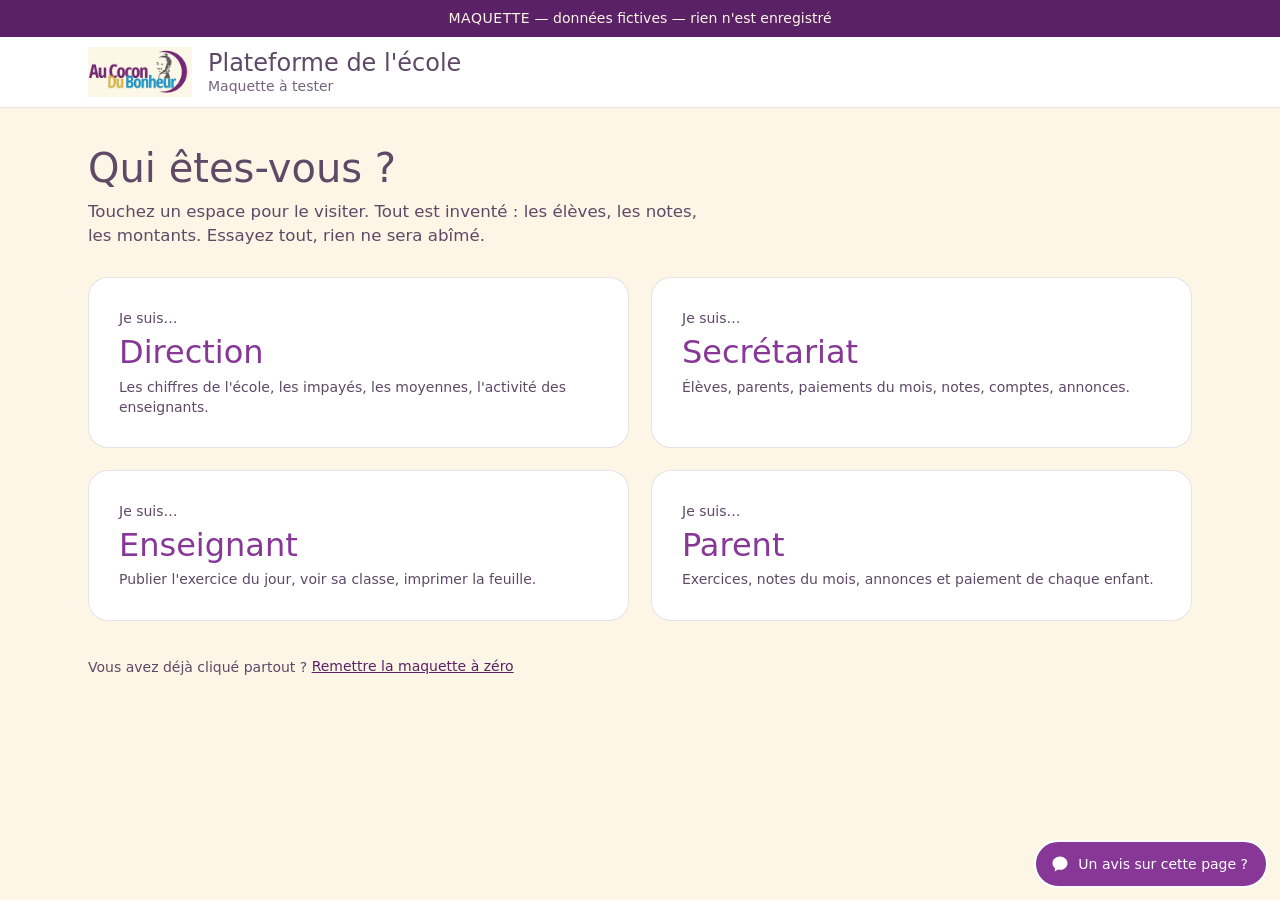
==== demo-plateforme/index.html @ 053cff4f "Ajoute une maquette cliquable de la plateforme (noindex, hors menu) Quatre espaces (direction, secré" ====
<!DOCTYPE html>
<html lang="fr">
<head>
  <meta charset="utf-8">
  <meta name="viewport" content="width=device-width, initial-scale=1">
  <title>Maquette plateforme — Au Cocon Du Bonheur</title>
  <!-- Maquette de travail pour la direction : aucun lien ne mène ici. -->
  <meta name="robots" content="noindex, nofollow">
  <link rel="icon" href="/favicon.png" sizes="32x32">
  <link rel="stylesheet" href="/styles.css">
  <link rel="stylesheet" href="/enquete/enquete.css">
  <link rel="stylesheet" href="/demo-plateforme/demo.css">
</head>
<body data-page="Accueil">

<header class="dp-tete">
  <div class="wrap dp-tete__in">
    <img class="dp-tete__logo" src="/images/logo-cocon-262.webp" width="262" height="125" alt="Au Cocon Du Bonheur">
    <div class="dp-tete__espace">Plateforme de l'école<span class="dp-tete__qui">Maquette à tester</span></div>
  </div>
</header>

<main class="wrap dp-main">
  <h1 class="dp-titre">Qui êtes-vous&nbsp;?</h1>
  <p class="dp-intro">Touchez un espace pour le visiter. Tout est inventé&nbsp;: les élèves, les notes, les montants. Essayez tout, rien ne sera abîmé.</p>

  <div class="dp-roles">
    <a class="dp-role" href="/demo-plateforme/direction.html" data-role="la direction">
      <span class="dp-role__je">Je suis…</span>
      <span class="dp-role__nom">Direction</span>
      <span class="dp-role__quoi">Les chiffres de l'école, les impayés, les moyennes, l'activité des enseignants.</span>
    </a>
    <a class="dp-role" href="/demo-plateforme/secretariat.html" data-role="le secrétariat">
      <span class="dp-role__je">Je suis…</span>
      <span class="dp-role__nom">Secrétariat</span>
      <span class="dp-role__quoi">Élèves, parents, paiements du mois, notes, comptes, annonces.</span>
    </a>
    <a class="dp-role" href="/demo-plateforme/enseignant.html" data-role="un enseignant">
      <span class="dp-role__je">Je suis…</span>
      <span class="dp-role__nom">Enseignant</span>
      <span class="dp-role__quoi">Publier l'exercice du jour, voir sa classe, imprimer la feuille.</span>
    </a>
    <a class="dp-role" href="/demo-plateforme/parent.html" data-role="un parent">
      <span class="dp-role__je">Je suis…</span>
      <span class="dp-role__nom">Parent</span>
      <span class="dp-role__quoi">Exercices, notes du mois, annonces et paiement de chaque enfant.</span>
    </a>
  </div>

  <p class="dp-pied">Vous avez déjà cliqué partout&nbsp;? <button type="button" class="dp-lien" data-raz>Remettre la maquette à zéro</button></p>
</main>

<!-- Écran de connexion FACTICE : montré une seule fois par visite.
     Aucun champ n'est envoyé nulle part, le formulaire n'a pas d'action. -->
<div class="dp-voile" id="connexion" hidden>
  <div class="dp-fenetre" role="dialog" aria-modal="true" aria-labelledby="connexion-titre">
    <h2 class="dp-h2" id="connexion-titre">Connexion</h2>
    <p class="dp-fin">Voici ce que verra <span id="connexion-qui">chaque utilisateur</span>. Dans la maquette, pas besoin de mot de passe&nbsp;: touchez simplement «&nbsp;Entrer&nbsp;».</p>
    <form id="connexion-form" novalidate>
      <div class="eq-field">
        <label class="eq-label" for="cx-tel">Numéro de téléphone</label>
        <input class="eq-input" id="cx-tel" type="tel" inputmode="tel" value="77 000 00 00" autocomplete="off">
      </div>
      <div class="eq-field">
        <label class="eq-label" for="cx-mdp">Mot de passe</label>
        <input class="eq-input" id="cx-mdp" type="password" value="exemple" autocomplete="off">
      </div>
      <p class="dp-fin" style="margin-top:10px">Mot de passe oublié&nbsp;? Le secrétariat le réinitialise.</p>
      <div class="dp-actions" style="margin-top:18px">
        <button class="dp-btn" type="submit">Entrer</button>
        <button class="dp-btn dp-btn--clair" type="button" id="connexion-annuler">Annuler</button>
      </div>
    </form>
  </div>
</div>

<script src="/demo-plateforme/donnees.js"></script>
<script src="/demo-plateforme/demo.js"></script>
<script>
(function () {
  var voile = document.getElementById("connexion");
  var cible = null;
  function dejaVu() { try { return sessionStorage.getItem("cocon-demo-connexion") === "1"; } catch (e) { return false; } }
  document.querySelectorAll(".dp-role").forEach(function (a) {
    a.addEventListener("click", function (ev) {
      if (dejaVu()) return;               // une fois suffit
      ev.preventDefault();
      cible = a.href;
      document.getElementById("connexion-qui").textContent = a.getAttribute("data-role");
      voile.hidden = false;
      document.getElementById("cx-tel").focus();
    });
  });
  document.getElementById("connexion-form").addEventListener("submit", function (ev) {
    ev.preventDefault();
    try { sessionStorage.setItem("cocon-demo-connexion", "1"); } catch (e) {}
    location.href = cible;
  });
  function fermer() { voile.hidden = true; }
  document.getElementById("connexion-annuler").addEventListener("click", fermer);
  voile.addEventListener("click", function (ev) { if (ev.target === voile) fermer(); });
  document.addEventListener("keydown", function (ev) { if (ev.key === "Escape") fermer(); });
})();
</script>
</body>
</html>
---- styles.css ----
/* ============================================================
   Au Cocon Du Bonheur — fondation
   Conforme à design-loop/design-system.md.
   Couleurs VERROUILLÉES. Poids ≤ 500. Aucune ombre. Zéro JS.
   ============================================================ */

:root {
  /* --- Couleurs : verrouillées, ne jamais modifier --- */
  --c-cream:        #FDF6E6;
  --c-cream-deep:   #FBF2D8;
  --c-white:        #FFFFFF;
  --c-purple:       #873897;
  --c-purple-deep:  #5A2166;
  --c-yellow:       #FFD400;   /* RÉSERVÉ à l'appel téléphonique */
  --c-yellow-pale:  #F8E6A5;
  --c-heading:      #5E4966;
  --c-text:         #331F3A;

  /* Filet : jamais une ombre (M2) */
  --hairline: 1px solid rgb(94 73 102 / .15);

  /* --- Typographie : l'échelle porte la hiérarchie, pas la graisse (M1) --- */
  /* Plafond baisse de 6,5rem a 5,6rem : « Un cocon pour bien grandir. » passait
     sur DEUX lignes des 1440px avec l'ancien 104px, ce que le titre court ne
     faisait pas. Mesure : la ligne fait 1104px de large disponible, elle tient
     jusqu'a ~92px de corps. 89,6px laisse une marge. */
  --fs-hero:    clamp(3.4rem, 7.2vw, 5.6rem);   /* 54 → 89,6px */
  --fs-section: clamp(1.9rem, 3.4vw, 2.5rem);   /* 30 → 40px  */
  --fs-card:    clamp(1.25rem, 1.9vw, 1.5rem);  /* 20 → 24px  */
  --fs-body:    clamp(1.0625rem, 1.5vw, 1.25rem); /* 17 → 20px */
  --fs-note:    clamp(1rem, 1.3vw, 1.125rem);   /* 16 → 18px  */
  --fs-fine:    0.875rem;                        /* 14px       */

  /* Police d'affichage : reservee aux h1/h2. Poppins garde tout le reste.
     Cout mesure : +15,6 Ko (sous-ensemble latin, woff2). */
  --font-display: "Baloo 2", Poppins, system-ui, sans-serif;
  --font-body:    Poppins, system-ui, sans-serif;

  --w-regular: 400;
  --w-medium:  500;   /* PLAFOND ABSOLU — aucun 600, aucun 700 */

  --lh-hero: 1.05;
  --lh-title: 1.2;
  --lh-card: 1.3;
  --lh-body: 1.5;

  /* --- Formes : 8 / 12 / 16 / 20 uniquement, + pilule pour les boutons --- */
  --r-8: 8px;  --r-12: 12px;  --r-16: 16px;  --r-20: 20px;
  --r-pill: 9999px;

  /* --- Rythme --- */
  --gutter: clamp(1.25rem, 4vw, 3rem);
  --content-max: 1200px;
  --section-y: clamp(4rem, 9vw, 8rem);

  /* --- Mouvement : trois vitesses, aucune autre valeur (M4) --- */
  --m-micro: 150ms;
  --m-state: 300ms;
  --m-enter: 1000ms;
  /* Ouverture de page : le rideau tient 1,9s puis se retire en 600ms.
     Total 2,5s, dans la fourchette 2-3s demandee par la cliente. */
  --m-veil: 2500ms;
  --m-veil-out: 1900ms;   /* instant ou le rideau commence a se retirer */
  --m-boot: 900ms;        /* duree d'entree d'un element du heros */
  /* Revelation au defilement : une DUREE, pas une distance de scroll. C'est
     tout l'objet du passage au JS — voir app.js. 1100ms se lit comme un
     glissement ; en dessous de ~700ms ca redevient un « pop ». */
  --m-reveal: 1100ms;
  /* Expo-out : demarre franc, se pose tres longuement. C'est cette longue fin
     de course qui donne la sensation « premium », pas la duree seule. */
  --ease-out: cubic-bezier(.16, 1, .3, 1);

  /* --- En-tete : deux echelles, pleine en haut de page puis compacte --- */
  --header-logo:     clamp(180px, 18vw, 262px);
  --header-pad:      14px;
  --header-cta-fs:   clamp(1.05rem, 1.5vw, 1.375rem);
  --header-cta-pad:  16px 30px;
  --header-cta-icon: 24px;
  --ease-ui: cubic-bezier(.4, 0, .2, 1);
  /* Ressort : dépasse la cible d'environ 11% avant de se poser */
  --ease-spring: linear(
    0, .008 1.1%, .031 2.2%, .129 4.8%, .257 7.2%, .671 14.2%, .789 16.5%,
    .881 18.6%, .957 20.7%, 1.019 22.9%, 1.063 25.1%, 1.094 27.4%,
    1.114 30.7%, 1.112 34.5%, 1.018 49.9%, .99 59.1%, 1 100%
  );
}

/* ============================================================
   Réinitialisation
   ============================================================ */

*, *::before, *::after { box-sizing: border-box; }

/* Un [hidden] doit gagner contre tout display: flex/grid posé ailleurs.
   Sans ça le masquage échoue en silence. */
[hidden] { display: none !important; }

/* Defilement fluide sur les liens du menu. `scroll-padding-top` est
   indispensable : sans lui l'ancre se cale en haut de fenetre, donc DERRIERE
   l'en-tete collant, et le titre vise est invisible. La valeur suit la hauteur
   reelle de l'en-tete (~122px desktop, ~150px en deux rangees sous 900px). */
html {
  -webkit-text-size-adjust: 100%;
  scroll-behavior: smooth;
  scroll-padding-top: 138px;
}
@media (max-width: 899px) { html { scroll-padding-top: 162px; } }
/* Sous 420px le bouton d'appel descend sur sa propre rangee : l'en-tete monte
   a ~187px et l'ancre repassait dessous. Mesure, pas estimation. */
@media (max-width: 420px) { html { scroll-padding-top: 196px; } }
@media (prefers-reduced-motion: reduce) { html { scroll-behavior: auto; } }

body {
  margin: 0;
  background: var(--c-cream);
  color: var(--c-text);
  font-family: var(--font-body);
  font-size: var(--fs-body);
  font-weight: var(--w-regular);
  line-height: var(--lh-body);
  letter-spacing: normal;          /* normal partout, aucune exception */
  -webkit-font-smoothing: antialiased;
}

h1, h2, h3, h4, p, figure, blockquote { margin: 0; }
img, svg { display: block; max-width: 100%; }
img { height: auto; }              /* sinon width/height du HTML écrasent aspect-ratio */
a { color: inherit; }

h1, h2, h3, h4 {
  font-weight: var(--w-medium);    /* plafond : 500 */
  color: var(--c-heading);
  text-wrap: balance;
}
/* Regle simple : tout ce qui est titre prend la police d'affichage, tout le
   reste prend Poppins. Melanger les deux a l'interieur des titres se lisait
   comme une incoherence. */
h1, h2, h3, h4 { font-family: var(--font-display); }

.sr-only {
  position: absolute; width: 1px; height: 1px;
  padding: 0; margin: -1px; overflow: hidden;
  clip-path: inset(50%); white-space: nowrap; border: 0;
}

/* ============================================================
   Anneau de focus — contraste avec le FOND, pas avec l'élément
   ============================================================ */

:root { --focus-ring: var(--c-purple-deep); }

:where(a, button, [tabindex]):focus-visible {
  outline: 3px solid var(--focus-ring);
  outline-offset: 3px;
  border-radius: var(--r-8);
}
/* Sur fond violet un anneau violet est invisible */
.on-purple { --focus-ring: var(--c-yellow); }
/* Sur un aplat jaune, l'anneau doit virer au violet foncé */
.on-yellow { --focus-ring: var(--c-purple-deep); }

/* ============================================================
   Mise en page
   ============================================================ */

.wrap {
  width: 100%;
  max-width: var(--content-max);
  margin-inline: auto;
  padding-inline: var(--gutter);
}

.section { position: relative; padding-block: var(--section-y); overflow-x: clip; }
.section--cream      { background: var(--c-cream); }
.section--cream-deep { background: var(--c-cream-deep); }
.section--white      { background: var(--c-white); }

/* Un plan de composition dedie pour l'en-tete collant : sans lui, chaque
   defilement repeignait la bande. Mesure : pire frame 47,5ms -> voir plus bas. */
.site-header { will-change: transform; }

/* En haut de page l'en-tete est plein : le logo fait 125px de haut, l'en-tete
   153px. Colle tel quel pendant toute la lecture, il mangerait 17% d'un ecran
   de 900px. Des 60px de defilement il se compacte a ~93px — le logo reste le
   premier point d'accroche a l'arrivee, sans peser ensuite.
   Pilote par app.js (classe `is-compact`) ; sans JS l'en-tete reste plein,
   ce qui est le cas correct par defaut. */
.site-header.is-compact {
  --header-logo:     clamp(120px, 11vw, 158px);
  --header-pad:      9px;
  --header-cta-fs:   var(--fs-note);
  --header-cta-pad:  11px 20px;
  --header-cta-icon: 19px;
}
.site-header__inner { transition: padding-block var(--m-state) var(--ease-ui); }

/* ============================================================
   Marques du Cocon — pose (M5)
   Rotation 3–12°, hors grille, décoratives donc aria-hidden.
   ============================================================ */

.mark {
  position: absolute;
  pointer-events: none;
  color: var(--c-purple);          /* le tracé hérite via currentColor */
  z-index: 1;
}
.mark--pale  { color: var(--c-yellow-pale); }
.mark--deep  { color: var(--c-purple-deep); }
.mark--muted { color: var(--c-heading); }
/* Aucune variante jaune vif : #FFD400 n'habille que l'appel (M3). */

/* Marque decorative qui deborde (M7). Sous 900px le contenu remplit la
   fenetre : il ne reste aucune marge, et ces marques tombent forcement sur du
   texte. Elles disparaissent alors. Les marques ANCREES a un mot ou pointant
   une cible, elles, restent a toutes les largeurs. */
@media (max-width: 899px) {
  .mark--bleed { display: none; }
}

.mark--r3  { rotate:   3deg; }
.mark--r6  { rotate:   6deg; }
.mark--r9  { rotate:   9deg; }
.mark--r12 { rotate:  12deg; }
.mark--l5  { rotate:  -5deg; }
.mark--l8  { rotate:  -8deg; }
.mark--l11 { rotate: -11deg; }

/* ============================================================
   Entrées au scroll — CSS pur, zéro JS (M4)
   Sans animation-timeline, le contenu s'affiche : jamais masqué.
   ============================================================ */

@media (prefers-reduced-motion: no-preference) {
  @supports (animation-timeline: view()) {
    /* Promeut les elements animes sur leur propre plan de composition.
       Mesure honnete sur passes isolees : gain modeste, ~10% sur la pire
       frame — pas la division par trois qu'une premiere mesure bruitee avait
       laisse croire. Conserve parce que c'est gratuit et que ca ne coute une
       couche que sur les elements qui s'animent reellement. */
    .enter, .enter--pop, .enter--draw { will-change: transform, opacity; }

    .enter {
      animation: enter-rise var(--m-enter) var(--ease-spring) both;
      animation-timeline: view();
      animation-range: entry 0% cover 92%;
    }
    .enter--draw {
      animation: enter-draw var(--m-enter) var(--ease-ui) both;
      animation-timeline: view();
      animation-range: entry 0% cover 95%;
    }
    .enter--pop {
      animation: enter-pop var(--m-enter) var(--ease-spring) both;
      animation-timeline: view();
      animation-range: entry 0% cover 94%;
    }
    .enter--d1 { animation-delay: 0s; animation-range: entry 0%  cover 92%; }
    .enter--d2 { animation-delay: 0s; animation-range: entry 6%  cover 98%; }
    .enter--d3 { animation-delay: 0s; animation-range: entry 12% cover 100%; }
  }
}

/* 28px -> 44px : sur une course courte le bloc « apparait » d'un coup au lieu
   de glisser. C'est la difference que la cliente decrivait comme « trop rapide ». */
@keyframes enter-rise {
  from { opacity: 0; transform: translateY(44px); }
  to   { opacity: 1; transform: none; }
}
@keyframes enter-pop {
  from { opacity: 0; transform: scale(.86) rotate(-4deg); }
  to   { opacity: 1; transform: none; }
}
/* Le tracé se dessine : la marque a l'air écrite à la main, en direct */
@keyframes enter-draw {
  from { opacity: 0; stroke-dashoffset: var(--dash, 400); }
  to   { opacity: 1; stroke-dashoffset: 0; }
}

/* ============================================================
   Rideau d'ouverture — CSS pur, zero JS
   Le rideau tient 1,9s, puis se retire en 600ms. Il finit sur
   `visibility: hidden` : passe ce point il n'intercepte plus rien.
   Aucun script ne l'enleve — s'il en fallait un, une erreur JS laisserait
   la page murée derriere un ecran creme. Ici le pire cas est une animation
   qui ne part pas, et la page est deja lisible dessous.
   ============================================================ */

.boot-veil {
  position: fixed; inset: 0; z-index: 100;
  display: grid; place-items: center;
  background: var(--c-cream);
  animation: veil-lift var(--m-veil) var(--ease-ui) forwards;
}
.boot-veil__inner { display: grid; justify-items: center; }

.boot-veil__logo {
  width: clamp(170px, 30vw, 230px); height: auto;
  animation: veil-logo 1100ms var(--ease-spring) both;
}

/* Une barre qui se remplit, pas un sablier qui tourne : elle dit combien de
   temps il reste. Le violet de marque, jamais le jaune — celui-ci n'habille
   que l'appel telephonique (M3). */
.boot-veil__rail {
  width: clamp(130px, 22vw, 180px); height: 3px;
  margin-top: clamp(22px, 3vw, 30px);
  background: rgb(94 73 102 / .14);
  border-radius: var(--r-pill);
  overflow: hidden;
}
.boot-veil__fill {
  display: block; height: 100%; width: 100%;
  background: var(--c-purple);
  border-radius: var(--r-pill);
  transform-origin: left center;
  animation: veil-fill var(--m-veil-out) var(--ease-ui) both;
}

@keyframes veil-lift {
  0%, 76%  { opacity: 1; visibility: visible; }
  100%     { opacity: 0; visibility: hidden; }
}
@keyframes veil-logo {
  from { opacity: 0; transform: translateY(16px) scale(.93); }
  to   { opacity: 1; transform: none; }
}
@keyframes veil-fill {
  from { transform: scaleX(0); }
  to   { transform: scaleX(1); }
}

/* ------------------------------------------------------------
   Entree du heros, pilotee par le TEMPS et non par le scroll
   Les entrees `.enter` sont pilotees par `view()` : en haut de page le heros
   est deja entierement visible, donc elles sont figees sur leur etat final et
   ne jouent jamais. Il faut une animation temporelle pour que le premier ecran
   se compose apres le rideau.
   Le depart est cale 250ms AVANT la fin du rideau : le contenu glisse deja
   quand le voile s'efface, au lieu de demarrer sur une page morte.
   ------------------------------------------------------------ */

@media (prefers-reduced-motion: no-preference) {
  .boot {
    animation: enter-rise var(--m-boot) var(--ease-spring) both;
    animation-delay: calc(var(--m-veil-out) - 250ms + var(--i, 0) * 120ms);
  }
  .boot--pop {
    animation-name: enter-pop;
  }
  /* Le decalage passe par une classe, jamais par un style en ligne. */
  .boot--i1 { --i: 1; }
  .boot--i2 { --i: 2; }
  .boot--i3 { --i: 3; }
  .boot--i4 { --i: 4; }
}

/* ------------------------------------------------------------
   Photo qui se pose au defilement (M4)
   Elle arrive legerement agrandie et revient a l'echelle 1. Sur `transform`
   uniquement : aucun recalcul de mise en page, donc aucune frame perdue.
   La figure decoupe, sinon le debordement creerait un scroll horizontal.
   ------------------------------------------------------------ */

@media (prefers-reduced-motion: no-preference) {
  @supports (animation-timeline: view()) {
    .glide {
      animation: glide-settle linear both;
      animation-timeline: view();
      animation-range: entry 0% cover 55%;
      will-change: transform;
    }
  }
}
@keyframes glide-settle {
  from { transform: scale(1.07); }
  to   { transform: scale(1); }
}

/* ============================================================
   Revelations au defilement — version JS (app.js)
   Sans JS : les regles `animation-timeline: view()` plus haut s'appliquent,
   le contenu reste visible en toutes circonstances.
   Avec JS : la classe `js` est posee sur <html> et les entrees basculent sur
   une TRANSITION. La difference est le point que la cliente ne cessait de
   signaler : une animation liee a `view()` avance a la vitesse du doigt, donc
   un defilement rapide la traverse en deux frames et le mouvement n'existe
   plus. Une transition dure --m-reveal quoi qu'il arrive.
   ============================================================ */

html.js .enter,
html.js .enter--pop,
html.js .enter--draw {
  animation: none;
  animation-timeline: auto;
  opacity: 0;
  transform: translateY(52px);
  transition: opacity   var(--m-reveal) var(--ease-out) var(--d, 0ms),
              transform var(--m-reveal) var(--ease-out) var(--d, 0ms);
  will-change: transform, opacity;
}
html.js .enter--pop  { transform: scale(.9) rotate(-3deg); }
html.js .enter--draw { transform: translateY(24px); }

html.js .enter.is-in,
html.js .enter--pop.is-in,
html.js .enter--draw.is-in {
  opacity: 1;
  transform: none;
}

/* Le JS pilote lui-meme le defilement vers les ancres : il connait la hauteur
   REELLE de l'en-tete a l'instant du clic, ce qu'un `scroll-padding` fige ne
   peut pas faire (l'en-tete se compacte pendant le trajet). */
html.js { scroll-behavior: auto; }

@media (prefers-reduced-motion: reduce) {
  *, *::before, *::after {
    animation-duration: 0ms !important;
    animation-delay: 0ms !important;
    transition-duration: 0ms !important;
  }
}


/* ═══ 01-hero — Héros + en-tête ═══ */

/* ── 01-hero — en-tête + héros ────────────────────────────────
   Tokens : ../../build/tokens.css. Aucune couleur en dur.
   ───────────────────────────────────────────────────────────── */

/* ---------- En-tête ---------- */

.site-header {
  position: sticky; top: 0; z-index: 20;
  background: var(--c-cream);
  border-bottom: var(--hairline);
}
.site-header__inner {
  display: flex; align-items: center; gap: clamp(14px, 1.9vw, 28px);
  padding-block: var(--header-pad);
}
.site-header__brand {
  flex: none; display: flex; align-items: center;
  min-height: 44px;              /* cible tactile : le logo seul tombait a 40,06px */
  border-radius: var(--r-8);
}
/* Le logo est le premier point d'accroche : il remplit la hauteur de l'en-tete
   sans en toucher les bords (14px d'air en haut et en bas). 262px affiches,
   soit 125px de haut — et 524w en source pour un ecran 2x, exactement la plus
   grande variante disponible : aucun agrandissement, aucun flou.
   La transition sert a l'en-tete compact (voir plus bas). */
.site-header__logo {
  width: var(--header-logo); height: auto;
  transition: width var(--m-state) var(--ease-ui);
}

.site-nav { display: flex; gap: clamp(8px, 1.4vw, 20px); margin-inline: auto; }
.site-nav__link {
  text-decoration: none;
  color: var(--c-heading);
  font-size: var(--fs-note);
  /* Le logo et le bouton d'appel ayant grossi, la navigation est le seul
     element compressible de la rangee : ses liens se coupaient en deux lignes
     (« La vie de / l'ecole »). Un lien de menu ne se coupe jamais. */
  white-space: nowrap;
  padding: 8px 9px; border-radius: var(--r-8);
  transition: background-color var(--m-micro) var(--ease-ui);
}
.site-nav__link:hover { background: var(--c-cream-deep); color: var(--c-heading); }

/* Le bouton d'appel de l'en-tete suit le logo : demande cliente, « de meme
   pour le numero a droite en jaune ». Il se compacte avec lui au defilement. */
.site-header .btn-call {
  font-size: var(--header-cta-fs);
  padding: var(--header-cta-pad);
  transition: background-color var(--m-micro) var(--ease-ui),
              transform var(--m-micro) var(--ease-ui),
              font-size var(--m-state) var(--ease-ui),
              padding var(--m-state) var(--ease-ui);
}
.site-header .btn-call__icon {
  width: var(--header-cta-icon); height: var(--header-cta-icon);
  transition: width var(--m-state) var(--ease-ui), height var(--m-state) var(--ease-ui);
}

/* ---------- Le bouton d'appel — seul objet #FFD400 (M3) ---------- */

.btn-call {
  flex: none;
  display: inline-flex; align-items: center; gap: 10px;
  background: var(--c-yellow);
  color: var(--c-purple-deep);
  text-decoration: none;
  font-weight: var(--w-medium);
  font-size: var(--fs-note);
  padding: 12px 22px;
  border-radius: var(--r-pill);
  white-space: nowrap;          /* le numero ne se coupe jamais */
  line-height: var(--lh-title);
  --focus-ring: var(--c-purple-deep);
  transition: background-color var(--m-micro) var(--ease-ui),
              transform var(--m-micro) var(--ease-ui);
}
.btn-call:hover { background: var(--c-yellow-pale); transform: translateY(-1px); }
.btn-call:active { transform: translateY(0); }
.btn-call__icon { width: 20px; height: 20px; flex: none; }

.btn-call--lg {
  font-size: clamp(1.05rem, 1.7vw, 1.375rem);
  padding: 18px 34px;
  gap: 12px;
}
.btn-call--lg .btn-call__icon { width: 24px; height: 24px; }

/* ---------- Héros ---------- */

.hero {
  position: relative;
  padding-top: clamp(40px, 7vw, 84px);
  overflow-x: clip;           /* laisse déborder sans créer de scroll (M7) */
}

/* Pas de bride sur le bloc : a 21ch le bouton d'appel etait ramene a 224px
   et coupait le numero en deux lignes — sur l'unique action de la page. */
.hero__copy { max-width: none; }

/* Le bandeau ne porte plus l'autorisation — elle est deja au pied de page —
   mais l'ADRESSE, avec une epingle a la place de la marque « cocon ».
   Le cadrage (fond creme profond, filet, pilule) est celui dessine pour
   l'autorisation : on garde la forme, on change le contenu. */
.hero__badge {
  display: inline-flex; align-items: center; gap: 10px;
  font-size: var(--fs-note);
  color: var(--c-heading);
  background: var(--c-cream-deep);
  border: var(--hairline);
  border-radius: var(--r-pill);
  padding: 9px 20px 9px 16px;
  margin-bottom: clamp(20px, 3vw, 30px);
}
.hero__badge-icon {
  width: 19px; height: 19px; flex: none;
  color: var(--c-purple);
}
.mark--inline { width: 16px; height: 16px; flex: none; color: var(--c-purple); }

.hero__title {
  font-size: var(--fs-hero);
  line-height: var(--lh-hero);
  color: var(--c-heading);
  margin: 0;
  text-wrap: balance;
}
/* Le mot souligné : le trait se pose SOUS le mot, pas à côté */
.hero__title-mark { position: relative; display: inline-block; }
.hero__trait {
  position: absolute;
  left: 0; bottom: -.2em;
  width: 106%; height: .2em;
  color: var(--c-purple);
}

.hero__subtitle {
  margin-top: clamp(18px, 2.4vw, 26px);
  max-width: 52ch;
  color: var(--c-text);
  font-size: var(--fs-body);
}

/* Le decalage porte sur le conteneur, pas sur le bouton : c'est lui qui sert
   desormais de repere a la fleche. */
.hero__cta {
  position: relative; display: inline-block;
  margin-top: clamp(26px, 3.4vw, 38px);
}

/* ---------- Marques (M5) ---------- */

/* Le fil désigne le gros bouton d'appel SANS le traverser : miroir horizontal
   (scaleX) pour que la pointe revienne vers la gauche, posé à droite du bouton. */
/* ANCREE AU BOUTON, plus au fond de section. Les anciennes coordonnees
   (`left`/`top` en clamp sur la largeur de fenetre) etaient calees sur une
   hauteur de heros donnee : des qu'une ligne s'ajoutait — ici l'adresse — la
   fleche retombait sur le sous-titre a 1280px et sur le titre a 1024px.
   Accrochee au bouton, elle le suit a toutes les largeurs. Meme principe que
   l'eclat, accroche au dernier mot du titre. */
.hero__mark-fil {
  width: clamp(90px, 9.5vw, 136px); height: auto; aspect-ratio: 100/60;
  left: calc(100% + clamp(14px, 2vw, 34px));
  top: 50%;
  translate: 0 -50%;            /* propriete separee : ne heurte pas `transform` */
  transform: scaleX(-1);
  color: var(--c-purple);
  display: none;
}
/* Sous 1000px la fleche frole le sous-titre : il n'y a plus la place. */
@media (min-width: 1000px) { .hero__mark-fil { display: block; } }

/* Accroche au dernier mot du titre, pas au fond de section : la marque suit
   le texte quand il se recompose, au lieu de flotter sur des coordonnees
   figees. Ecartee de la lettre : posee dessus elle se lisait comme un accent. */
.hero__title-end { position: relative; display: inline-block; }
.hero__mark-eclat {
  width: clamp(20px, 2.2vw, 32px); height: auto; aspect-ratio: 1;
  right: -.42em; top: -.16em;
  color: var(--c-purple);
}

/* Le soleil déborde par la droite (M7) */
.hero__mark-soleil {
  width: clamp(150px, 20vw, 290px); height: auto; aspect-ratio: 1;
  /* Le titre a gagne un mot (« bien ») et s'etend plus a droite : il venait
     recouvrir le soleil. Celui-ci remonte de ~26px et sort un peu plus par la
     droite. Il reste sous l'en-tete en z-index, donc il ne mord pas dessus. */
  right: clamp(-110px, -7.4vw, -48px);
  top: clamp(2px, 0.5vw, 8px);
  color: var(--c-yellow-pale);
  z-index: 0;
}

/* Sous 900px le soleil restait masque : la seule chose qui franchissait un bord
   etait alors la photo de facade, et elle s'arrete PILE au bord au lieu de le
   depasser. Le soleil revient, petit, a droite du bouton d'appel — la seule
   zone libre du premier ecran (mesure : 150px a 390px de large). */
@media (max-width: 899px) {
  /* `bottom: 96px` le posait DERRIERE la photo de facade : present dans le DOM,
     compte comme visible par un detecteur, invisible a l'oeil. Il remonte a
     droite du titre, la seule zone reellement libre du premier ecran — le
     badge s'arrete a 225px et la 1re ligne du titre a 250px de large. */
  .hero__mark-soleil {
    display: block;
    width: 110px;
    /* -40px laissait 7px d'encre sur « Un cocon » : on sort davantage. */
    right: -56px;
    top: 20px;
    bottom: auto;
  }
}

/* Sous ~460px, la premiere ligne du titre s'etend jusqu'a x=362 (mesure a
   390px) et passait DANS le soleil, qui commencait a x=329. Le soleil ne peut
   pas simplement remonter — a 124px de haut il faudrait `top: -39px`, donc
   derriere l'en-tete collant. Il rapetisse donc et se cale au-dessus du titre :
   il occupe alors y 6→82, et le titre commence a 85. */
@media (max-width: 460px) {
  /* 76px laissaient 1,9px de recouvrement : la rotation de -8deg agrandit la
     boite englobante de ~13% (76 -> 86px). C'est cette boite qu'il faut faire
     tenir, pas la largeur ecrite. A 70px elle mesure 79px et s'arrete a y=79,5
     pour un titre qui commence a 85. */
  .hero__mark-soleil { width: 70px; right: -22px; top: 5px; }
}

/* ---------- Photo de façade, plein bord (M7) ---------- */

.hero__photo {
  margin: clamp(44px, 6vw, 76px) 0 0;
  padding: 0;
  position: relative; z-index: 2;
}
/* Le conteneur decoupe : la photo arrive a l'echelle 1,07 et se pose. Sans ce
   `clip` elle deborderait et creerait un scroll horizontal. */
.hero__photo-clip {
  display: block;
  overflow: clip;
  border-radius: var(--r-20) var(--r-20) 0 0;
}
.hero__photo img {
  background: var(--c-cream-deep);
  width: 100%; height: auto;
  aspect-ratio: 1168 / 859;
  object-fit: cover;
  border-radius: var(--r-20) var(--r-20) 0 0;
}

@media (min-width: 1000px) {
  .hero__photo {
    width: calc(100% - 2 * var(--gutter));
    max-width: 1320px;
    margin-inline: auto;
  }
  .hero__photo img { aspect-ratio: 1168 / 620; }
}

/* ---------- En-tête compact sur mobile ---------- */

@media (max-width: 899px) {
  .site-header__inner { flex-wrap: wrap; row-gap: 10px; }
  .site-header__brand { order: 1; }
  .btn-call { order: 2; margin-left: auto; }
  .site-nav { order: 3; width: 100%; margin-inline: 0; justify-content: space-between; }
  .site-nav__link { min-height: 44px; display: flex; align-items: center; }
  .btn-call { min-height: 44px; }
  /* Le bouton passe par les MEMES tokens que le desktop, sinon la regle
     `.site-header .btn-call` (0,1,1) l'emporterait sur `.btn-call` (0,1,0)
     et le bouton resterait a sa taille desktop sur telephone. */
  .site-header {
    --header-logo:     150px;
    --header-cta-fs:   var(--fs-fine);
    --header-cta-pad:  11px 16px;
    --header-cta-icon: 18px;
  }
  .site-header.is-compact {
    --header-logo:     116px;
    --header-cta-fs:   var(--fs-fine);
    --header-cta-pad:  10px 14px;
    --header-cta-icon: 17px;
  }
}
/* Sous 900px le titre remplit la largeur : l'eclat venait coller la derniere
   lettre, exactement le defaut deja corrige en desktop. Le soulignement sous
   « pour » porte alors M5 a lui seul. */
@media (max-width: 899px) {
  .hero__mark-eclat { display: none; }
}

@media (max-width: 480px) {
  /* L'autorisation est deja repetee en pied de page : sur petit ecran elle
     faisait passer le bandeau sur 3 lignes pour rien. */
  /* L'adresse passe sur deux lignes : l'epingle se cale sur la PREMIERE,
     pas au milieu du bloc. */
  .hero__badge { align-items: flex-start; font-size: var(--fs-fine); }
  .hero__badge-icon { margin-top: 2px; }
  .btn-call--lg { padding: 16px 24px; }
}
@media (max-width: 420px) {
  .site-header {
    --header-logo:    112px;
    --header-cta-pad: 11px 14px;
  }
  /* A 360px il fallait 112 + 16 + 219 = 347px pour 320px disponibles : le
     bouton descendait sur sa propre rangee et l'en-tete montait a 190px, soit
     26% d'un ecran de 740px. « Appeler le » disparait, l'icone telephone porte
     le sens, et le lien garde son intitule complet en `aria-label` pour les
     lecteurs d'ecran. Il reste 112 + 16 + ~146 = 274px : le bouton remonte a
     cote du logo. Le gros bouton du heros, lui, garde son texte entier. */

  .site-header.is-compact {
    --header-logo:    94px;
    --header-cta-fs:  var(--fs-fine);
    --header-cta-pad: 10px 12px;
  }
  .site-nav__link { font-size: var(--fs-fine); padding-inline: 6px; }
}


/* ═══ 02-cycles — Nos quatre cycles ═══ */

/* ── 02-cycles — « Nos quatre cycles » ────────────────────────
   Les quatre visuels générés ont été retirés : emplacements assumés
   en attendant les vraies photos de classe.
   « Services assurés » vient APRÈS les cycles (liste réglée, M6).
   ───────────────────────────────────────────────────────────── */

.cycles { position: relative; overflow-x: clip; }

.cycles__title {
  font-size: var(--fs-section);
  line-height: var(--lh-title);
}
.cycles__title-mark { position: relative; display: inline-block; }
.cycles__trait {
  position: absolute;
  left: 0; bottom: -.22em;
  width: 104%; height: .22em;
  color: var(--c-purple);
}
.cycles__lead {
  margin-top: 14px;
  margin-bottom: clamp(32px, 4.5vw, 56px);
  color: var(--c-text);
  font-size: var(--fs-note);
  max-width: 46ch;
}

/* ---------- Les quatre cycles ---------- */

.cycle-list {
  position: relative;
  list-style: none; margin: 0; padding: 0;
  display: grid; gap: clamp(24px, 3.4vw, 44px);
  z-index: 2;
}
@media (min-width: 760px) {
  .cycle-list { grid-template-columns: 1fr 1fr; }
  /* Décalage vertical : casse la grille de rectangles alignés */
  .cycle-list > .cycle:nth-child(odd)  { margin-top: clamp(28px, 4vw, 56px); }
  .cycle-list > .cycle:nth-child(even) { margin-top: 0; }
}

.cycle { transition: transform var(--m-state) var(--ease-ui); }

/* ---------- Le médaillon de cycle ---------- */

/* La photo est RONDE et PETITE, et c'est un choix dicte par la source : les
   quatre images sont decoupees dans la video promotionnelle (848x480), seul
   materiau dont la cliente dispose encore. Les diametres exploitables vont de
   276 a 360px. Affiches a 150px, ils restent nets meme sur un ecran 2x ;
   etires sur une carte de 588px de large ils seraient mous.
   Le rond n'est donc pas un ornement : c'est ce qui permet de montrer une
   vraie photo de classe sans montrer ses defauts. */

.cycle {
  display: grid;
  /* Largeur FIGEE, pas `auto` : en `auto` la grille comprimait le medaillon a
     142px pour donner de la place au texte, et une image ronde qui retrecit de
     8px se voit tout de suite a cote des trois autres.
     minmax(0,1fr) sur la 2e colonne : sinon elle ne descend jamais sous la
     largeur de son contenu. */
  grid-template-columns: var(--medaillon) minmax(0, 1fr);
  gap: clamp(16px, 2vw, 26px);
  align-items: start;
  transition: transform var(--m-state) var(--ease-ui);
}

.cycle { --medaillon: 150px; }

.cycle__photo {
  width: var(--medaillon); height: var(--medaillon);
  border-radius: 50%;   /* pas de token : aucun autre element du site n'est rond */
  object-fit: cover;
  border: var(--hairline);
  background: var(--c-cream-deep);   /* tient la place avant le chargement */
}

.cycle__body { max-width: 46ch; padding-top: 4px; }
.cycle__name {
  font-size: var(--fs-card);
  line-height: var(--lh-card);
  margin-bottom: 6px;
}
.cycle__meta {
  font-size: var(--fs-fine);
  color: var(--c-purple);
  margin-bottom: 10px;
}
.cycle__desc { color: var(--c-text); font-size: var(--fs-note); }

/* ---------- Ce qu'on y apprend — deux colonnes réglées ---------- */

/* Deux colonnes, parce que le panneau de la façade en a deux et que la moitié
   droite de cette section était vide sous les cycles. Même vocabulaire que
   `.services` (libellé capitales, filet 2px, rangées filetées) : c'est une
   variante, pas un nouveau motif. Aucun chiffre romain ici — les romaines
   restent la signature des deux listes de M6, les diluer les affaiblirait. */
.appris {
  position: relative;
  z-index: 2;
  margin-top: clamp(56px, 7vw, 96px);
  display: grid;
  grid-template-columns: repeat(2, minmax(0, 1fr));
  gap: clamp(28px, 4vw, 64px);
}
.appris__label {
  font-size: var(--fs-fine);
  letter-spacing: var(--ls-caps, .08em);
  text-transform: uppercase;
  color: var(--c-heading);
  padding-bottom: 12px;
  border-bottom: 2px solid var(--c-purple);
}
.appris__list { list-style: none; margin: 0; padding: 0; }
.appris__row {
  padding-block: clamp(11px, 1.4vw, 15px);
  border-bottom: var(--hairline);
  font-size: var(--fs-note);
  color: var(--c-heading);
  font-weight: var(--w-medium);
}
/* La précision entre parenthèses du panneau devient une seconde ligne : en
   ligne elle rallongeait la rangée jusqu'à casser sur trois lignes en mobile. */
.appris__note {
  display: block;
  margin-top: 3px;
  font-size: var(--fs-fine);
  font-weight: var(--w-regular);
  color: var(--c-text);
}

@media (max-width: 639px) {
  .appris { grid-template-columns: 1fr; gap: 34px; }
}

/* ---------- M6 — la liste réglée, sous les cycles ---------- */

.services {
  position: relative;
  max-width: 720px;
  margin-top: clamp(56px, 7vw, 96px);
  z-index: 2;
}
.services__label {
  font-size: var(--fs-fine);
  letter-spacing: var(--ls-caps, .08em);
  text-transform: uppercase;
  color: var(--c-heading);
  padding-bottom: 12px;
  border-bottom: 2px solid var(--c-purple);
}
.services__list { list-style: none; margin: 0; padding: 0; }
/* Meme gabarit que `.proof` : chiffre romain A GAUCHE, meme gouttiere. Il
   etait a droite ici et a gauche la-bas — deux versions du meme composant. */
.services__row {
  display: flex; align-items: baseline; gap: clamp(16px, 2.4vw, 28px);
  padding-block: clamp(13px, 1.6vw, 18px);
  border-bottom: var(--hairline);
}
.services__name {
  font-size: var(--fs-card);
  color: var(--c-heading);
  font-weight: var(--w-medium);
}
/* Les chiffres romains (I, II, III, IV) ont ete remplaces par la « graine »,
   l'une des marques dessinees du site : elle etait dans le sprite et ne servait
   nulle part. Un numero d'ordre n'apportait rien — ces listes ne sont pas des
   etapes — et la numerotation romaine jurait avec le trace a main levee du
   reste de la page. Zero requete : le sprite est deja en ligne dans le HTML. */
.services__num {
  flex: none;
  width: 17px; height: 17px;
  margin-top: .28em;          /* aligne sur la 1re ligne, pas sur la boite */
  color: var(--c-purple);
}

/* ---------- Rappel d'appel — sobre, ce n'est pas LE bouton (M3) ---------- */

.cycles__call {
  margin-top: clamp(36px, 4.5vw, 56px);
  position: relative; z-index: 2;
}
.cycles__call-link {
  display: inline-flex; align-items: center; gap: 10px;
  min-height: 44px;
  color: var(--c-purple-deep);
  font-size: var(--fs-note);
  text-decoration: underline;
  text-decoration-color: var(--c-purple);
  text-underline-offset: 5px;
  text-decoration-thickness: 1px;
  transition: text-decoration-color var(--m-micro) var(--ease-ui);
}
.cycles__call-link:hover { text-decoration-color: var(--c-purple-deep); }
.cycles__call-icon { width: 19px; height: 19px; flex: none; }

/* ---------- Marques (M5) et débordement (M7) ---------- */

/* Le fil désigne la liste réglée. Ancré à `.services`, il la suit où qu'elle
   soit dans la page — la pointe s'arrête à côté du « I », jamais dessus. */
.cycles__mark-fil {
  width: clamp(76px, 8vw, 104px); height: auto; aspect-ratio: 100/60;
  /* Ancre a `.cycles__call` : la pointe arrive juste apres le lien, quelle que
     soit la longueur a laquelle le texte se recompose. */
  /* 29vw rapprochait la pointe du lien mais recreait 2 collisions : on garde
     34vw, mesure propre sur les 10 largeurs. */
  left: clamp(330px, 34vw, 470px); right: auto;
  /* -26px mordait le lien de 58x17px a 1024 : la fleche monte au-dessus. */
  top: -44px;
  color: var(--c-heading);
  display: none;
}
@media (min-width: 1000px) { .cycles__mark-fil { display: block; } }

/* Ancré à la grille de photos, pas au fond de section */
.cycles__mark-cocon {
  width: clamp(120px, 15vw, 220px); height: auto; aspect-ratio: 1;
  left: clamp(-96px, -5vw, -56px);
  top: clamp(40px, 5vw, 80px);
  color: var(--c-yellow-pale);
  /* -1 : la marque passe DERRIERE les cartes. A 0 elle se posait par-dessus le
     premier cadre, ce qui se lisait comme une bavure. */
  z-index: -1;
}

/* Le soleil franchit le bord bas-droit de la section (M7) */
.cycles__mark-soleil {
  width: clamp(130px, 16vw, 230px); height: auto; aspect-ratio: 1;
  right: clamp(-80px, -5vw, -36px);
  bottom: clamp(-70px, -4.5vw, -30px);
  color: var(--c-yellow-pale);
  z-index: 0;
}

/* Idem en mobile : sans `display: block`, `.mark--bleed` reste masquee et la
   section devient une pile de rectangles (echec M7 releve au round 3). */
@media (max-width: 899px) {
  .cycles__mark-soleil {
    display: block;
    width: 96px;
    right: -38px;
    bottom: -30px;
  }
}



/* ═══ 03-vie — La vie de l'école + témoignages ═══ */

/* ── 03-vie — la vie de l'école + témoignages ─────────────────
   Section clé pour M7 : six photos ne doivent pas former six
   rectangles sagement alignés — c'est le défaut du site actuel.
   ───────────────────────────────────────────────────────────── */

.vie { position: relative; overflow-x: clip; }

.vie__head { max-width: 640px; margin-bottom: clamp(32px, 4.5vw, 60px); }
.vie__title {
  font-size: var(--fs-section);
  line-height: var(--lh-title);
}
.vie__title-mark { position: relative; display: inline-block; }
.vie__trait {
  position: absolute;
  left: 0; bottom: -.22em;
  width: 104%; height: .22em;
  color: var(--c-purple);
}
.vie__lead { margin-top: 14px; color: var(--c-text); font-size: var(--fs-note); }

/* ---------- Galerie : tailles inégales, jamais une grille régulière ---------- */

.gallery {
  list-style: none; margin: 0; padding: 0;
  display: grid; gap: clamp(28px, 4vw, 56px);
  position: relative; z-index: 2;
}

.shot__fig { margin: 0; }
.shot__fig img {
  /* Fond visible AVANT que l'image soit decodee : l'attente devient un panneau
     creme assume, identique aux emplacements des cycles, au lieu d'un trou.
     C'est ce qui fait lire le chargement comme voulu et non comme un bug. */
  background: var(--c-cream-deep);
  width: 100%; height: auto;        /* sans height:auto les attributs width/height
                                       du HTML écrasent aspect-ratio : le 3:2 saute */
  aspect-ratio: 3 / 2;
  object-fit: cover;
  object-position: 50% 45%;
  border-radius: var(--r-20);
  border: var(--hairline);
}
.shot__cap { padding-top: clamp(12px, 1.4vw, 18px); max-width: 46ch; }
.shot__name {
  font-size: var(--fs-card);
  line-height: var(--lh-card);
  margin-bottom: 6px;
}
.shot__text { color: var(--c-text); font-size: var(--fs-note); }

@media (min-width: 900px) {
  .gallery {
    grid-template-columns: repeat(12, 1fr);
    column-gap: clamp(24px, 3vw, 44px);
    row-gap: clamp(48px, 6vw, 88px);
  }
  .shot--a { grid-column: 1 / span 7; }
  .shot--b { grid-column: 8 / span 5; align-self: end; }
  /* align-self:start sinon la cellule s'etire a la hauteur de la rangee
     et le 100% du rebond se mesure sur du vide. */
  .shot--c { grid-column: 1 / span 5; align-self: start; }
  .shot--d { grid-column: 6 / span 7; margin-top: clamp(28px, 3.5vw, 52px); }
  .shot--e { grid-column: 1 / span 6; }
  .shot--f { grid-column: 7 / span 6; margin-top: clamp(24px, 3vw, 44px); }

  /* M7 — cette photo franchit le bord de la colonne et se fait couper */
  /* -9.5vw donnait -136,8px a 1440 : la photo s'arretait a x=1408, soit 31px
     AVANT le bord, alors que ses coins droits carres annoncent une coupe.
     Il faut au moins -169px pour franchir vraiment ; -13vw donne -187px. */
  .shot--bleed { margin-right: clamp(-230px, -13vw, -60px); }
  .shot--bleed .shot__fig img { border-radius: var(--r-20) 0 0 var(--r-20); }
}

/* ---------- Marques (M5) ---------- */

/* Le rebond a ete retire : il ne designait rien et ne debordait rien. La barre
   dit qu'une telle marque doit disparaitre plutot que decorer. */

/* Le soleil déborde par la gauche, en bas de section */
.vie__mark-soleil {
  width: clamp(120px, 14vw, 205px); height: auto; aspect-ratio: 1;
  left: clamp(-120px, -7.5vw, -76px);   /* mordait la derniere legende */
  bottom: clamp(-72px, -4.5vw, -44px);
  color: var(--c-yellow-pale);
  z-index: 0;
}

/* ---------- Rappel d'appel au milieu de la galerie ----------
   Sur mobile, la galerie faisait cinq écrans sans aucun rappel : c'est là que
   l'attention retombe. Le rappel est sobre, il ne concurrence pas le gros
   bouton de la section d'appel. */

/* Rangee reglee, pas une boite : c'etait le seul bloc encadre d'une section
   qui n'en contient aucun, et il cassait la densite de la page. Il reprend
   maintenant le systeme des deux listes reglees (M6). */
.gallery__cta {
  grid-column: 1 / -1;
  display: flex; align-items: baseline; gap: 14px; flex-wrap: wrap;
  padding-block: clamp(14px, 1.8vw, 20px);
  border-top: 2px solid var(--c-purple);
  border-bottom: var(--hairline);
}
.gallery__cta p { font-size: var(--fs-note); color: var(--c-heading); margin-right: auto; }
.gallery__cta a {
  display: inline-flex; align-items: center; gap: 9px;
  min-height: 44px;
  color: var(--c-purple-deep);
  font-size: var(--fs-note);
  font-weight: var(--w-medium);
  text-decoration: underline;
  text-decoration-color: var(--c-purple);
  text-underline-offset: 5px;
  text-decoration-thickness: 1px;
  transition: text-decoration-color var(--m-micro) var(--ease-ui);
}
.gallery__cta a:hover { text-decoration-color: var(--c-purple-deep); }
.gallery__cta svg { width: 19px; height: 19px; flex: none; }

/* ---------- Preuves — reprend la liste réglée (M6) ---------- */

.proofs {
  list-style: none; margin: 0 0 clamp(32px, 4vw, 48px); padding: 0;
  /* Meme largeur que `.services` : c'etait 760 ici et 720 la-bas, deux
     instances du meme composant s'arretant a deux abscisses differentes. */
  max-width: 720px;
  position: relative; z-index: 2;
  border-top: 2px solid var(--c-purple);
}
.proof {
  display: flex; align-items: baseline; gap: clamp(16px, 2.4vw, 28px);
  padding-block: clamp(15px, 1.9vw, 22px);
  border-bottom: var(--hairline);
}
.proof__num {
  flex: none;
  width: 17px; height: 17px;   /* un peu plus grande : le titre l'est aussi */
  margin-top: .3em;
  color: var(--c-purple);
}
.proof__body { display: block; }
.proof__title {
  display: block;
  font-size: var(--fs-card);
  line-height: var(--lh-card);
  font-weight: var(--w-medium);
  color: var(--c-heading);
  margin-bottom: 4px;
}
.proof__note { display: block; font-size: var(--fs-note); color: var(--c-text); }

.temoins__foot {
  display: flex; align-items: center; gap: clamp(16px, 2.4vw, 32px); flex-wrap: wrap;
  position: relative; z-index: 2;
}
.temoins__soon { font-size: var(--fs-fine); color: var(--c-text); max-width: 38ch; }

/* Lien sobre, pas un bouton jaune : le gros moment jaune appartient a la
   bande d'appel, deux ecrans plus bas (M3). */
.temoins__call {
  display: inline-flex; align-items: center; gap: 10px;
  min-height: 44px;
  color: var(--c-purple-deep);
  font-size: var(--fs-note);
  font-weight: var(--w-medium);
  text-decoration: underline;
  text-decoration-color: var(--c-purple);
  text-underline-offset: 5px;
  text-decoration-thickness: 1px;
  transition: text-decoration-color var(--m-micro) var(--ease-ui);
}
.temoins__call:hover { text-decoration-color: var(--c-purple-deep); }
.temoins__call svg { width: 20px; height: 20px; flex: none; }

/* ---------- Témoignages ---------- */

.temoins { position: relative; overflow-x: clip; }
.temoins__head { max-width: 620px; margin-bottom: clamp(28px, 3.6vw, 44px); }
.temoins__title {
  font-size: var(--fs-section);
  line-height: var(--lh-title);
}
/* Sans lui, cette section n'avait plus aucune marque designant un contenu (M5),
   et son titre etait le seul des quatre a ne pas etre souligne. */
.temoins__title-mark { position: relative; display: inline-block; }
.temoins__trait {
  position: absolute;
  left: 0; bottom: -.22em;
  width: 104%; height: .22em;
  color: var(--c-purple);
}

/* Le cocon déborde par la droite. Il doit rester à l'écart du titre : posé
   dessus, il se lit comme une tache derrière la première lettre. */
.temoins__mark-cocon {
  width: clamp(110px, 12vw, 175px); height: auto; aspect-ratio: 1;
  right: clamp(-70px, -4vw, -32px);
  top: clamp(40px, 4.5vw, 72px);
  color: var(--c-yellow-pale);
  z-index: 0;
}
/* Sous 900px le titre occupe toute la largeur : la marque le barrait en plein
   milieu. Elle descend alors en bas de section, ou elle deborde sans gener. */
@media (max-width: 899px) {
  /* `display: block` est INDISPENSABLE : `.mark--bleed` est masquee en bloc
     sous 900px par tokens.css. Sans lui, tout ce repositionnement etait du
     code mort — la marque restait invisible et M7 tombait en mobile. */
  .temoins__mark-cocon { display: block; top: auto; bottom: -34px; width: 96px; }
}

/* Le soleil de la vie de l'ecole revient aussi en mobile, mais sous le dernier
   bloc de texte et sortant par la gauche : `overflow-x: clip` le coupe net. */
@media (max-width: 899px) {
  .vie__mark-soleil {
    display: block;
    width: 88px;
    /* En bas de section il n'y a PAS de place : a -30px il mordait la derniere
       legende, a -68px le titre de la section suivante. Mesure a 6 largeurs.
       En haut a droite, en revanche, le titre « La vie de l'ecole » est court
       et laisse la bande libre — et le soleil franchit toujours un bord (M7). */
    left: auto;
    /* Encore 20px d'encre sur le chapeau a 390 et 320px : on sort davantage
       et on remonte au niveau du titre, qui est la ligne la plus courte. */
    right: -54px;
    bottom: auto;
    top: 12px;
  }
}


/* ═══ 04-appel — Appel + pied de page ═══ */

/* ── 04-appel — appel + pied de page ──────────────────────────
   La pièce qui convertit. M3 y est central : au plus 2 objets
   #FFD400 par écran, et chacun mène au téléphone.
   ───────────────────────────────────────────────────────────── */

/* ---------- Section d'appel ---------- */

.section--contact {
  /* Coins hauts arrondis : la bande se lit comme un objet pose sur la creme,
     au lieu d'une rupture de fond franche. */
  border-radius: var(--r-20) var(--r-20) 0 0;
  background: var(--c-purple);
  color: var(--c-cream);
  position: relative;
  overflow-x: clip;
  text-align: center;
}
.contact__wrap { max-width: 820px; }

.contact__title {
  font-size: var(--fs-section);
  line-height: var(--lh-title);
  color: var(--c-cream);          /* sur violet, le gris-violet des titres serait illisible */
}
.contact__note {
  margin-top: 12px;
  color: var(--c-yellow-pale);
  font-size: var(--fs-note);
}

.contact__call { position: relative; margin-top: clamp(28px, 4vw, 46px); }

/* Objet jaune n°1 — mène au téléphone */
.contact__number {
  display: inline-block;
  font-size: clamp(1.9rem, 5.2vw, 3.75rem);
  line-height: 1.1;
  font-weight: var(--w-medium);
  color: var(--c-yellow);
  text-decoration: none;
  padding: 10px 8px;
  border-radius: var(--r-12);
  transition: color var(--m-micro) var(--ease-ui);
}
.contact__number:hover { color: var(--c-yellow-pale); }

.contact__actions {
  margin-top: clamp(22px, 3vw, 32px);
  display: flex; flex-wrap: wrap; gap: 14px; justify-content: center;
}
.btn {
  display: inline-flex; align-items: center; justify-content: center;
  min-height: 48px;
  padding: 13px 30px;
  border-radius: var(--r-pill);
  font-size: var(--fs-note);
  font-weight: var(--w-medium);
  text-decoration: none;
  transition: background-color var(--m-micro) var(--ease-ui),
              color var(--m-micro) var(--ease-ui);
}
/* Objet jaune n°2 — mène au téléphone */
.btn--call {
  background: var(--c-yellow);
  color: var(--c-purple-deep);
  --focus-ring: var(--c-purple-deep);
}
.btn--call:hover { background: var(--c-yellow-pale); }

/* WhatsApp n'est PAS jaune : il ne doit pas concurrencer l'appel (M3) */
.btn--whatsapp {
  background: transparent;
  color: var(--c-cream);
  border: 1px solid var(--c-yellow-pale);
}
.btn--whatsapp:hover { background: var(--c-purple-deep); color: var(--c-cream); }

.contact__reassurance {
  margin-top: clamp(22px, 3vw, 30px);
  color: var(--c-yellow-pale);
  font-size: var(--fs-fine);
}

/* Le fil désigne le numéro — cible réelle (M5) */
.contact__fil {
  width: clamp(70px, 7vw, 104px); height: auto; aspect-ratio: 100/60;
  left: clamp(-118px, -7vw, -96px);   /* recouvrait l'encre du numero */
  top: -6px;
  color: var(--c-yellow-pale);
  display: none;
}
/* Sous 1000px la marge manque a GAUCHE du numero : la fleche mordrait le bord.
   Elle ne disparait plus pour autant (la section n'avait alors aucune marque,
   echec M5 au round 3) : elle passe AU-DESSUS du numero, ou la place existe. */
@media (min-width: 1000px) { .contact__fil { display: block; } }
/* Tentative abandonnee : un fil au-dessus du numero. Mesure a 320-900px, il
   mordait a la fois le paragraphe des tarifs et le numero lui-meme — la
   section centree ne laisse aucune marge laterale. La marque de cette section
   en mobile est desormais le soulignement de « enfant », ANCRE au mot donc
   valide a toutes les largeurs (M5). */

/* Le soleil franchit le bord droit de la section contact (M7). Pale, derriere
   le contenu (z-index 0 contre 2), donc jamais sur l'encre du numero. */
.contact__soleil {
  width: clamp(92px, 12vw, 180px); height: auto; aspect-ratio: 1;
  /* A 480px il mordait la ligne « Ouakam, Dakar » de 13x7px : on sort
     davantage par la droite et on descend le point d'ancrage. */
  right: clamp(-72px, -7vw, -46px);
  bottom: clamp(-58px, -3.2vw, -34px);
  color: var(--c-yellow-pale);
  opacity: .5;
  z-index: 0;
}

/* Soulignement ancre au dernier mot du titre : meme motif que le heros
   (« pour »), les cycles (« quatre ») et la vie de l'ecole (« l'ecole »). */
.contact__title-mark { position: relative; display: inline-block; }
.contact__trait {
  position: absolute;
  left: 0; bottom: -.20em;
  width: 104%; height: .20em;
  color: var(--c-yellow-pale);
}

/* Le fil du pied designe le numero principal. Ancre a sa rangee (M5). */
.footer__row--tel { position: relative; }
.footer__fil {
  width: 46px; height: auto; aspect-ratio: 100/60;
  left: -54px;
  top: 2px;
  color: var(--c-yellow-pale);
  opacity: .75;
}
/* Sous 1000px la colonne part du bord gauche : le fil sortirait de l'ecran.
   Il passe au-dessus du numero, pointe vers le bas. */
@media (max-width: 999px) {
  /* Au-dessus, il percutait le titre « Nous joindre » a toutes les largeurs.
     A droite du numero, la colonne pleine largeur laisse la place — mais colle
     au numero, sinon il ne DESIGNE plus rien (M5) et se lit comme un gribouilli
     perdu. Le miroir retourne la pointe vers le numero, qui est a sa gauche. */
  .footer__fil {
    left: 150px; right: auto; top: 0;
    transform: scaleX(-1);
  }
}

/* ---------- Pied de page ---------- */

.site-footer {
  /* La bande d'appel est en --c-purple (#873897), le pied en --c-purple-deep
     (#5A2166) : bord a bord, la marche se lisait comme un defaut d'alignement.
     Les deux couleurs restent celles du systeme — seule la jonction change :
     le pied part du violet de la bande et descend vers le violet profond sur
     160px. `background-color` reste pose dessous : si le degrade n'etait pas
     rendu, le fond resterait plein, jamais transparent. */
  background-color: var(--c-purple-deep);
  background-image: linear-gradient(to bottom, var(--c-purple) 0, var(--c-purple-deep) 160px);
  color: var(--c-cream);
  position: relative;
  overflow-x: clip;
  padding-top: clamp(44px, 5.2vw, 68px);
  /* Le logotype geant est retire : ce padding n'a plus a lui reserver de place.
     Il debordait de 34px SOUS le fond violet (`overflow-x: clip` ne clippe pas
     la verticale), ce qui laissait 69px de creme tout en bas — mesure a
     1600x900. C'etait le « violet pas colle a la page ». */
  padding-bottom: clamp(40px, 4.6vw, 60px);
}

.footer__wrap {
  display: grid; gap: clamp(28px, 4vw, 48px);
  grid-template-columns: 1fr;
  position: relative; z-index: 2;
}
@media (min-width: 640px) { .footer__wrap { grid-template-columns: 1fr 1fr; } }
@media (min-width: 1000px) { .footer__wrap { grid-template-columns: 1.6fr 1fr 1fr 1fr; } }

.footer__brand { position: relative; }
.footer__logo { width: 124px; height: auto; margin-bottom: 14px; }
.footer__name {
  font-size: var(--fs-card);
  font-weight: var(--w-medium);
  color: var(--c-cream);
  margin-bottom: 8px;
}
.footer__address { font-size: var(--fs-fine); color: var(--c-yellow-pale); line-height: 1.6; }

.footer__heading {
  font-size: var(--fs-fine);
  letter-spacing: var(--ls-caps, .08em);
  text-transform: uppercase;
  color: var(--c-yellow-pale);
  margin-bottom: 12px;
}
.footer__list { list-style: none; margin: 0; padding: 0; }
.footer__link {
  display: inline-flex; align-items: center;
  color: var(--c-cream);
  font-size: var(--fs-note);
  text-decoration: none;
  padding-block: 9px;
  transition: color var(--m-micro) var(--ease-ui);
}
/* M3 : #FFD400 appartient a l appel. Les liens du pied (Facebook, Instagram,
   e-mail) ne menent pas au telephone -> jaune pale, deja l accent sur violet. */
.footer__link:hover { color: var(--c-yellow-pale); }
.footer__legal { font-size: var(--fs-fine); color: var(--c-yellow-pale); margin-bottom: 6px; }

/* Le cocon du pied de page a ete retire : il percutait le sommet du « A » du
   logotype geant en desktop, et le libelle « NOUS JOINDRE » en mobile. Le
   logotype coupe porte deja M7, la fleche de la bande d'appel porte deja M5. */

/* Le logotype geant du pied de page a ete RETIRE (demande cliente : « c'est
   ecrit le nom de l'ecole en gros, pas la peine »). Il portait M7 pour cette
   section ; le nom reste ecrit en clair dans `.footer__name`. */

/* Le libelle « Appeler le » s'escamote jusqu'a 479px, pas seulement 420px :
   mesure a 430px, logo 150 + gap 16 + bouton 229 = 395px pour 390 disponibles,
   le bouton descendait d'une rangee et l'en-tete passait a 209px.
   Avec le libelle court : 150 + 16 + 144 = 310px. L'icone telephone porte le
   sens et le lien garde son intitule complet en `aria-label`.
   Le gros bouton du heros, lui, garde toujours son texte entier. */
@media (max-width: 479px) {
  .site-header .btn-call__label { display: none; }
}

/* Sous 640px, 150px de medaillon ne laissaient que ~180px au texte : les
   descriptions passaient sur six lignes. Le medaillon retrecit. */
@media (max-width: 639px) {
  .cycle { --medaillon: 112px; gap: 16px; }
}
/* Sous 480px, cote a cote il ne restait que 187px au texte — quatre lignes pour
   une description de deux. On empile : le texte reprend toute la largeur. */
@media (max-width: 479px) {
  .cycle {
    grid-template-columns: minmax(0, 1fr);
    gap: 14px;
    --medaillon: 104px;
  }
}

/* ---------- Cibles tactiles au doigt ---------- */

@media (max-width: 999px) {
  .footer__link { min-height: 44px; padding-block: 11px; }
  .contact__number { padding: 14px 10px; }
  .btn { width: 100%; }
  .contact__actions { flex-direction: column; }
}
---- enquete/enquete.css ----
/* ============================================================
   Au Cocon Du Bonheur — enquête de satisfaction des parents
   ------------------------------------------------------------
   Cette feuille N'AJOUTE QUE le formulaire. Couleurs, échelle
   typographique, rayons et anneau de focus viennent de
   ../styles.css, qui fait autorité.

   Trois règles du design system qui contraignent tout ce fichier :
   - #FFD400 est RÉSERVÉ à l'appel téléphonique (M3). Les boutons
     du parcours sont violets, jamais jaunes.
   - Graisse plafonnée à 500. Aucun 600, aucun 700.
   - Aucune ombre portée. Les plans se séparent au filet.

   Deux contraintes mobiles, mesurées et non estimées :
   - Tout champ saisissable est à 16px au moins. En dessous, iOS
     zoome de lui-même au focus et la page sort de l'écran.
   - Toute cible tactile fait 44px au moins dans les deux sens.

   ------------------------------------------------------------
   LES DEUX MODES
   ------------------------------------------------------------
   Sans JavaScript : les neuf questions s'empilent, le parent
   remplit tout et envoie. C'est le mode par défaut de ce fichier.

   Avec JavaScript : le script pose `eq-js` sur <html>, et une
   seule question reste à l'écran. TOUT ce qui relève des étapes
   est donc écrit sous `.eq-js` — jamais ailleurs. Une règle
   d'étape écrite hors de ce préfixe casserait le mode sans JS.
   ============================================================ */

.eq-wrap {
  max-width: 680px;
}

/* Le rythme du site réserve 64px au-dessus de chaque section : c'est la
   respiration d'une page qu'on lit. Sur un formulaire, cette réserve
   repousse la question vers le bas de l'écran sans rien apporter.
   Mesuré à 390×844 : 142px séparaient le bas de l'en-tête du titre de la
   question, dont 64px de ce seul padding. */
.page-enquete main.section {
  padding-block-start: clamp(16px, 3vw, 28px);
  padding-block-end: clamp(2rem, 6vw, 4rem);
}

/* ---------- Introduction ---------- */

.eq-intro {
  position: relative;
  margin-bottom: clamp(1.5rem, 4vw, 2.5rem);
}
.eq-intro__cocon {
  width: 74px; height: 74px;
  top: -18px; right: -6px;
  color: var(--c-yellow-pale);
}
@media (max-width: 899px) {
  .eq-intro__cocon { display: none; }
}

.eq-title {
  font-family: var(--font-display);
  font-size: var(--fs-section);
  font-weight: var(--w-medium);
  line-height: var(--lh-title);
  color: var(--c-heading);
}

/* ============================================================
   Une question — la carte
   ============================================================ */

.eq-q {
  border: var(--hairline);
  border-radius: var(--r-16);
  background: var(--c-white);
  padding: clamp(20px, 4vw, 30px);
  margin: 0 0 clamp(16px, 2.5vw, 22px);
}

.eq-q__titre {
  font-family: var(--font-display);
  font-size: var(--fs-card);
  font-weight: var(--w-medium);
  line-height: var(--lh-card);
  color: var(--c-heading);
}
/* Le titre reçoit le focus au changement d'étape, pour que le lecteur
   d'écran annonce la question. L'anneau du navigateur n'a rien à faire
   sur un titre qu'on n'a pas cliqué. */
.eq-q__titre:focus { outline: none; }
.eq-q__titre:focus-visible {
  outline: 3px solid var(--c-purple-deep);
  outline-offset: 4px;
  border-radius: var(--r-8);
}

/* ---------- Champs texte et liste ---------- */

.eq-field { margin-top: 18px; }

.eq-label {
  display: block;
  margin-bottom: 8px;
  font-size: var(--fs-note);
  font-weight: var(--w-medium);
  color: var(--c-heading);
}
.eq-req { color: var(--c-purple); }
.eq-opt {
  font-weight: var(--w-regular);
  color: var(--c-heading);
  opacity: .8;
}

/* 1rem = 16px : le plancher iOS. Les trois contrôles le partagent. */
.eq-input,
.eq-select,
.eq-textarea {
  width: 100%;
  font-family: var(--font-body);
  font-size: 1rem;
  font-weight: var(--w-regular);
  line-height: var(--lh-body);
  color: var(--c-text);
  background: var(--c-white);
  border: 1px solid rgb(94 73 102 / .3);
  border-radius: var(--r-12);
  padding: 13px 14px;
  min-height: 48px;
  transition: border-color var(--m-micro) var(--ease-ui);
}
.eq-textarea { resize: vertical; min-height: 104px; }

.eq-input:hover,
.eq-select:hover,
.eq-textarea:hover { border-color: var(--c-purple); }

.eq-input:focus-visible,
.eq-select:focus-visible,
.eq-textarea:focus-visible {
  outline: 3px solid var(--c-purple-deep);
  outline-offset: 2px;
  border-color: var(--c-purple-deep);
}

/* La flèche par défaut d'un <select> varie d'un navigateur à l'autre.
   Le chevron est un SVG en fond : aucune requête, un seul rendu partout. */
.eq-select {
  appearance: none;
  padding-right: 44px;
  background-image: url("data:image/svg+xml,%3Csvg xmlns='http://www.w3.org/2000/svg' viewBox='0 0 24 24' fill='none' stroke='%235E4966' stroke-width='2' stroke-linecap='round' stroke-linejoin='round'%3E%3Cpath d='m6 9 6 6 6-6'/%3E%3C/svg%3E");
  background-repeat: no-repeat;
  background-position: right 14px center;
  background-size: 20px 20px;
}

/* ---------- L'échelle 1 à 5 ----------
   L'<input> reste dans le flux et focusable : jamais display:none,
   sinon il sort de la navigation clavier. */

.eq-rate__scale { display: flex; align-items: center; gap: 14px; }
.eq-rate__end {
  font-size: var(--fs-fine);
  color: var(--c-heading);
  opacity: .85;
  flex: none;
}
.eq-rate__opts { display: flex; gap: 8px; flex: none; }

.eq-rate__opt { position: relative; display: block; cursor: pointer; }
.eq-rate__opt input {
  position: absolute; inset: 0;
  width: 100%; height: 100%;
  margin: 0; opacity: 0; cursor: pointer;
}

/* 46px : au-dessus du plancher tactile de 44px. */
.eq-rate__box {
  display: flex; align-items: center; justify-content: center;
  width: 46px; height: 46px;
  border: 1px solid rgb(94 73 102 / .3);
  border-radius: var(--r-12);
  background: var(--c-white);
  color: var(--c-heading);
  font-size: 1.0625rem;
  font-weight: var(--w-medium);
  line-height: 1;
  transition: background-color var(--m-micro) var(--ease-ui),
              border-color var(--m-micro) var(--ease-ui),
              color var(--m-micro) var(--ease-ui);
}
.eq-rate__opt:hover .eq-rate__box {
  border-color: var(--c-purple);
  background: var(--c-cream);
}
.eq-rate__opt input:checked + .eq-rate__box {
  background: var(--c-purple);
  border-color: var(--c-purple);
  color: var(--c-white);
}
/* L'anneau se dessine à l'extérieur, donc sur le fond de la carte : il
   doit contraster avec le BLANC, pas avec le carré. */
.eq-rate__opt input:focus-visible + .eq-rate__box {
  outline: 3px solid var(--c-purple-deep);
  outline-offset: 3px;
}

/* Sous 620px, les libellés d'extrémité passent SOUS la rangée.
   Mesuré à 390px : 5×46 + 4×8 = 262px pour ~300px disponibles. */
@media (max-width: 619px) {
  .eq-rate__scale {
    display: grid;
    grid-template-columns: auto auto;
    justify-content: space-between;
    gap: 8px 10px;
  }
  .eq-rate__opts {
    grid-column: 1 / -1;
    order: -1;
    justify-content: space-between;
    width: 100%;
  }
  .eq-rate__end--hi { text-align: right; }
}

/* ---------- Oui / Non ---------- */

.eq-yn__opts { display: flex; gap: 12px; flex-wrap: wrap; }
.eq-yn__opt { position: relative; display: block; cursor: pointer; flex: 1 1 auto; }
.eq-yn__opt input {
  position: absolute; inset: 0;
  width: 100%; height: 100%;
  margin: 0; opacity: 0; cursor: pointer;
}
.eq-yn__box {
  display: flex; align-items: center; justify-content: center;
  min-width: 120px; min-height: 52px;
  padding: 14px 26px;
  border: 1px solid rgb(94 73 102 / .3);
  border-radius: var(--r-pill);
  background: var(--c-white);
  color: var(--c-heading);
  font-size: var(--fs-note);
  font-weight: var(--w-medium);
  line-height: 1;
  transition: background-color var(--m-micro) var(--ease-ui),
              border-color var(--m-micro) var(--ease-ui),
              color var(--m-micro) var(--ease-ui);
}
.eq-yn__opt:hover .eq-yn__box {
  border-color: var(--c-purple);
  background: var(--c-cream);
}
.eq-yn__opt input:checked + .eq-yn__box {
  background: var(--c-purple);
  border-color: var(--c-purple);
  color: var(--c-white);
}
.eq-yn__opt input:focus-visible + .eq-yn__box {
  outline: 3px solid var(--c-purple-deep);
  outline-offset: 3px;
}

/* ---------- Le parent, en fin de dernière question ---------- */

.eq-parent {
  margin-top: 26px;
  padding-top: 22px;
  border-top: var(--hairline);
}
.eq-duo {
  display: grid;
  grid-template-columns: minmax(0, 1fr) minmax(0, 1fr);
  gap: 16px;
}
/* Sous 560px les deux champs s'empilent : à 390px une colonne ferait
   moins que le plus court des prénoms affiché en entier. */
@media (max-width: 559px) {
  .eq-duo { grid-template-columns: minmax(0, 1fr); }
}
.eq-duo .eq-field { margin-top: 0; }

.eq-anon {
  margin-top: 14px;
  font-size: var(--fs-fine);
  color: var(--c-heading);
  background: var(--c-cream);
  border-radius: var(--r-12);
  padding: 12px 14px;
}

/* ---------- Piège à robot ----------
   Ni display:none ni visibility:hidden : certains robots les détectent
   et sautent le champ. Hors écran, il est rempli par ceux qui remplissent
   tout, et invisible pour tout le monde. */
.eq-hp {
  position: absolute;
  left: -9999px;
  width: 1px; height: 1px;
  overflow: hidden;
}

/* ---------- Erreurs ---------- */

.eq-error {
  margin-top: 12px;
  font-size: var(--fs-fine);
  color: var(--c-purple-deep);
  font-weight: var(--w-medium);
}
.eq-error::before { content: "— "; }

/* Le champ fautif se signale au filet, pas à la couleur seule : un
   daltonien doit voir la différence. */
.eq-input.is-bad,
.eq-select.is-bad,
.eq-textarea.is-bad {
  border-width: 2px;
  border-color: var(--c-purple-deep);
  background: #FCF7FD;
}
[role="radiogroup"].is-bad .eq-rate__box,
[role="radiogroup"].is-bad .eq-yn__box { border-color: var(--c-purple-deep); }

.eq-alert {
  border: 2px solid var(--c-purple-deep);
  border-radius: var(--r-12);
  background: var(--c-white);
  color: var(--c-purple-deep);
  font-size: var(--fs-note);
  font-weight: var(--w-medium);
  padding: 14px 16px;
  margin-bottom: 18px;
}
.eq-alert:focus-visible { outline: 3px solid var(--c-purple-deep); outline-offset: 3px; }

/* ---------- Envoi ---------- */

.eq-submit {
  display: flex;
  flex-direction: column;
  align-items: center;
  gap: 12px;
  margin-top: clamp(20px, 3vw, 28px);
}

/* Violet, pas jaune : le jaune n'habille que l'appel téléphonique (M3). */
.eq-btn {
  display: inline-flex; align-items: center; justify-content: center;
  min-height: 52px;
  padding: 14px 38px;
  border: 0;
  border-radius: var(--r-pill);
  background: var(--c-purple);
  color: var(--c-white);
  font-family: var(--font-body);
  font-size: var(--fs-note);
  font-weight: var(--w-medium);
  line-height: 1;
  cursor: pointer;
  transition: background-color var(--m-micro) var(--ease-ui),
              transform var(--m-micro) var(--ease-ui);
}
.eq-btn:hover { background: var(--c-purple-deep); transform: translateY(-1px); }
.eq-btn:active { transform: translateY(0); }
.eq-btn[disabled] {
  background: var(--c-heading);
  opacity: .6;
  cursor: progress;
  transform: none;
}
@media (max-width: 559px) { .eq-btn { width: 100%; } }

.eq-submit__note {
  font-size: var(--fs-fine);
  color: var(--c-heading);
  text-align: center;
}

/* ============================================================
   MODE ÉTAPES — tout ce qui suit ne s'applique QUE si le script
   a chargé et posé `eq-js` sur <html>.
   ============================================================ */

/* Sans le script, la barre de progression, la navigation et le
   récapitulatif n'existent pas dans le document : rien à masquer. */

.eq-prog { margin-bottom: 20px; }
.eq-prog__rail {
  height: 6px;
  border-radius: var(--r-pill);
  background: var(--c-cream-deep);
  overflow: hidden;
}
.eq-prog__fill {
  display: block;
  height: 100%;
  width: 0;
  border-radius: var(--r-pill);
  background: var(--c-purple);
  /* La barre est le seul élément qui s'anime en largeur : c'est une
     jauge, pas un objet qui se déplace. */
  transition: width var(--m-state) var(--ease-out);
}
.eq-prog__texte {
  margin-top: 10px;
  font-size: var(--fs-fine);
  font-weight: var(--w-medium);
  color: var(--c-heading);
}

/* ---------- Le glissement ----------
   transform et opacity uniquement. Aucun flou, aucune animation de
   hauteur ou de largeur : ce sont les deux seules propriétés qui ne
   déclenchent pas de recalcul de mise en page. */

@keyframes eq-entre-droite {
  from { transform: translateX(30px); opacity: 0; }
  to   { transform: translateX(0);    opacity: 1; }
}
@keyframes eq-entre-gauche {
  from { transform: translateX(-30px); opacity: 0; }
  to   { transform: translateX(0);     opacity: 1; }
}

.eq-js .eq-q--entre-droite { animation: eq-entre-droite var(--m-state) var(--ease-out) both; }
.eq-js .eq-q--entre-gauche { animation: eq-entre-gauche var(--m-state) var(--ease-out) both; }

/* En mode étape, la carte est seule à l'écran : la marge du bas
   reviendrait à décoller la navigation sans raison. */
.eq-js .eq-q { margin-bottom: 0; }

/* Sur les trois écrans de saisie, le clavier du téléphone mange environ
   400px des 844px. Chaque pixel gagné ici rapproche le bouton Suivant de
   la ligne de flottaison. Une zone de texte reste redimensionnable par le
   parent s'il écrit long. */
.eq-js .eq-textarea { min-height: 84px; }
.eq-js .eq-parent { margin-top: 20px; padding-top: 18px; }

/* Une étiquette qui répète la question juste au-dessus n'apprend rien à
   qui voit l'écran. Elle reste lisible au lecteur d'écran, et surtout
   elle reste VISIBLE sans JavaScript : dans le formulaire long, les neuf
   questions se suivent et chaque champ a besoin de son étiquette. */
.eq-js .eq-label--repet {
  position: absolute; width: 1px; height: 1px;
  padding: 0; margin: -1px; overflow: hidden;
  clip-path: inset(50%); white-space: nowrap; border: 0;
}

/* En mode étape, on ne peut pas avancer sans répondre : la note qui
   explique quelles questions sont obligatoires n'a plus d'objet. Elle
   reste affichée dans le formulaire long, où elle sert. */
.eq-js .eq-submit__note { display: none; }

/* Le titre porte seul la question : il lui faut l'air que les phrases
   d'accompagnement occupaient. */
.eq-js .eq-q__titre { margin-bottom: 20px; }

/* ---------- Navigation ---------- */

.eq-nav {
  display: flex;
  gap: 12px;
  margin-top: 16px;
}
/* Le bouton Suivant reste DANS LE FLUX, jamais en position fixe en bas
   d'écran : sur iOS le clavier ne redimensionne pas la fenêtre, et un
   bouton fixé se retrouve dessous, inatteignable. */
.eq-nav__btn {
  min-height: 52px;
  padding: 14px 28px;
  border-radius: var(--r-pill);
  font-family: var(--font-body);
  font-size: var(--fs-note);
  font-weight: var(--w-medium);
  line-height: 1;
  cursor: pointer;
  transition: background-color var(--m-micro) var(--ease-ui),
              transform var(--m-micro) var(--ease-ui);
}
.eq-nav__suivant {
  flex: 1 1 auto;
  border: 0;
  background: var(--c-purple);
  color: var(--c-white);
}
.eq-nav__suivant:hover { background: var(--c-purple-deep); transform: translateY(-1px); }
.eq-nav__suivant:active { transform: translateY(0); }

.eq-nav__retour {
  flex: 0 0 auto;
  border: 1px solid var(--c-purple);
  background: transparent;
  color: var(--c-purple-deep);
}
.eq-nav__retour:hover { background: var(--c-cream-deep); }

/* ---------- Récapitulatif ---------- */

.eq-recap__liste { margin: 0; }

.eq-recap__ligne {
  display: grid;
  grid-template-columns: minmax(0, 1fr) auto;
  align-items: baseline;
  gap: 4px 14px;
  padding: 14px 0;
  border-bottom: var(--hairline);
}
.eq-recap__ligne:last-child { border-bottom: 0; }

.eq-recap__cle {
  grid-column: 1;
  font-size: var(--fs-fine);
  color: var(--c-heading);
}
.eq-recap__val {
  grid-column: 1;
  margin: 0;
  font-size: var(--fs-note);
  color: var(--c-text);
  /* Une réponse longue ne doit pas pousser le bouton hors de la carte. */
  overflow-wrap: anywhere;
}
.eq-recap__val--vide { color: var(--c-heading); font-style: italic; }

/* 44px de haut : c'est une cible tactile, pas un lien de bas de page. */
.eq-recap__corriger {
  grid-column: 2;
  grid-row: 1 / span 2;
  align-self: center;
  min-height: 44px;
  padding: 10px 18px;
  border: 1px solid var(--c-purple);
  border-radius: var(--r-pill);
  background: transparent;
  color: var(--c-purple-deep);
  font-family: var(--font-body);
  font-size: var(--fs-fine);
  font-weight: var(--w-medium);
  cursor: pointer;
  transition: background-color var(--m-micro) var(--ease-ui);
}
.eq-recap__corriger:hover { background: var(--c-cream); }

/* ---------- Écran de confirmation ---------- */

.eq-done {
  position: relative;
  border: var(--hairline);
  border-radius: var(--r-20);
  background: var(--c-white);
  padding: clamp(32px, 6vw, 56px) clamp(20px, 4vw, 48px);
  text-align: center;
  margin-block: clamp(1rem, 3vw, 2rem);
}
.eq-done__coche {
  position: static;
  display: block;
  width: 56px; height: 56px;
  margin: 0 auto 20px;
  color: var(--c-purple);
}
.eq-done__title {
  font-family: var(--font-display);
  font-size: var(--fs-section);
  font-weight: var(--w-medium);
  line-height: var(--lh-title);
  color: var(--c-heading);
}
.eq-done__text {
  margin-top: 14px;
  margin-inline: auto;
  max-width: 46ch;
  font-size: var(--fs-body);
}
.eq-done__text--fine { font-size: var(--fs-note); color: var(--c-heading); }
.eq-done__actions {
  margin-top: clamp(22px, 4vw, 32px);
  display: flex; flex-wrap: wrap; gap: 14px; justify-content: center;
}
/* Le site n'a pas de bouton secondaire sur fond clair : .btn--whatsapp est
   crème, donc invisible ici. Celui-ci est son équivalent sur fond blanc. */
.btn--ghost {
  background: transparent;
  color: var(--c-purple-deep);
  border: 1px solid var(--c-purple);
}
.btn--ghost:hover { background: var(--c-cream); }

/* ---------- Mouvement réduit ----------
   Le parcours reste identique, seul le déplacement disparaît. */

@media (prefers-reduced-motion: reduce) {
  .eq-js .eq-q--entre-droite,
  .eq-js .eq-q--entre-gauche { animation: none; }
  .eq-prog__fill { transition: none; }
  .eq-input, .eq-select, .eq-textarea,
  .eq-rate__box, .eq-yn__box, .eq-btn, .eq-nav__btn { transition: none; }
  .eq-btn:hover, .eq-nav__suivant:hover { transform: none; }
}
---- demo-plateforme/demo.css ----
/* ============================================================
   MAQUETTE plateforme — n'ajoute QUE ce que la démo demande.
   Couleurs, typo, rayons, focus : /styles.css. Champs et bouton
   violet : /enquete/enquete.css. Ces deux feuilles sont LUES,
   jamais modifiées d'ici.
   Règles du design system tenues : graisse ≤ 500, aucune ombre,
   jaune réservé au téléphone (donc absent ici), cibles ≥ 44px,
   champs ≥ 16px.
   ============================================================ */

html { scroll-padding-top: 90px; }
body { padding-bottom: 96px; overflow-x: clip; }
strong, b, th { font-weight: var(--w-medium); }

/* ---------- Bandeau MAQUETTE : collé en haut, toujours visible ---------- */
.dp-bandeau {
  position: sticky; top: 0; z-index: 50;
  background: var(--c-purple-deep);
  color: var(--c-cream);
  font-size: var(--fs-fine);
  line-height: 1.35;
  text-align: center;
  padding: 9px 16px;
}
.dp-bandeau strong { letter-spacing: .04em; }

/* ---------- En-tête de la maquette (pas celui du site : aucun lien vers lui) ---------- */
.dp-tete {
  background: var(--c-white);
  border-bottom: var(--hairline);
}
.dp-tete__in {
  display: flex; align-items: center; gap: 12px 16px; flex-wrap: wrap;
  padding-block: 10px;
}
.dp-tete__logo { width: 104px; height: auto; }
.dp-tete__espace {
  font-family: var(--font-display);
  font-size: var(--fs-card);
  color: var(--c-heading);
  line-height: 1.2;
  min-width: 0;
}
.dp-tete__qui { display: block; font-family: var(--font-body); font-size: var(--fs-fine); color: var(--c-heading); opacity: .85; }
.dp-tete__changer {
  margin-left: auto;
  display: inline-flex; align-items: center; min-height: 44px;
  padding: 8px 16px;
  border: 1px solid rgb(94 73 102 / .3);
  border-radius: var(--r-pill);
  font-size: var(--fs-fine);
  color: var(--c-purple-deep);
  text-decoration: none;
  transition: background-color var(--m-micro) var(--ease-ui);
}
.dp-tete__changer:hover { background: var(--c-cream-deep); }
.dp-tete__court { display: none; }
/* Téléphone : une seule rangée. Le logo part, le bouton raccourcit.
   Mesuré à 375px : trois rangées = 180px d'en-tête avant tout contenu. */
@media (max-width: 559px) {
  .dp-tete__in { flex-wrap: nowrap; }
  .dp-tete__logo { width: 64px; }
  .dp-tete__espace { flex: 1 1 auto; }
  .dp-tete__changer { flex: none; padding-inline: 12px; }
  .dp-tete__long { display: none; }
  .dp-tete__court { display: inline; }
}
@media (max-width: 419px) { .dp-tete__logo { display: none; } }
.dp-tete__changer:active { background: var(--c-yellow-pale); }

.dp-main { padding-block: clamp(18px, 4vw, 36px); }
.dp-titre { font-size: var(--fs-section); line-height: var(--lh-title); margin-bottom: 8px; }
.dp-intro { font-size: var(--fs-note); color: var(--c-heading); max-width: 60ch; margin-bottom: clamp(18px, 3vw, 28px); }
.dp-h2 { font-size: var(--fs-card); line-height: var(--lh-card); margin-bottom: 14px; }
.dp-h3 { font-size: 1.125rem; line-height: var(--lh-card); margin-bottom: 8px; }
.dp-fin { font-size: var(--fs-fine); color: var(--c-heading); }
.dp-exemple {
  display: inline-block;
  font-size: .8125rem; line-height: 1.3;
  padding: 2px 8px;
  border-radius: var(--r-pill);
  background: var(--c-cream-deep);
  border: 1px dashed rgb(94 73 102 / .35);
  color: var(--c-heading);
  white-space: nowrap;
}

/* ---------- Accueil : les 4 espaces ---------- */
.dp-roles {
  display: grid;
  grid-template-columns: repeat(2, minmax(0, 1fr));
  gap: clamp(12px, 2.5vw, 22px);
}
@media (max-width: 559px) { .dp-roles { grid-template-columns: minmax(0, 1fr); } }
.dp-role {
  display: flex; flex-direction: column; gap: 6px;
  min-height: 140px;
  padding: clamp(20px, 4vw, 30px);
  border: var(--hairline);
  border-radius: var(--r-20);
  background: var(--c-white);
  color: var(--c-text);
  text-decoration: none;
  font: inherit;
  text-align: left;
  cursor: pointer;
  transition: background-color var(--m-micro) var(--ease-ui), border-color var(--m-micro) var(--ease-ui), transform var(--m-micro) var(--ease-ui);
}
.dp-role:hover { border-color: var(--c-purple); transform: translateY(-2px); }
.dp-role:active { transform: translateY(0); background: var(--c-cream-deep); }
.dp-role__je { font-size: var(--fs-fine); color: var(--c-heading); }
.dp-role__nom { font-family: var(--font-display); font-size: clamp(1.6rem, 3vw, 2rem); line-height: 1.1; color: var(--c-purple); }
.dp-role__quoi { font-size: var(--fs-fine); color: var(--c-heading); line-height: 1.45; }

/* ---------- Onglets : ils passent à la ligne plutôt que de défiler ---------- */
.dp-onglets {
  display: flex; flex-wrap: wrap; gap: 8px;
  margin-bottom: clamp(16px, 3vw, 24px);
}
.dp-onglet {
  min-height: 44px;
  padding: 9px 16px;
  border: 1px solid rgb(94 73 102 / .3);
  border-radius: var(--r-pill);
  background: var(--c-white);
  color: var(--c-heading);
  font: inherit; font-size: var(--fs-fine);
  cursor: pointer;
  transition: background-color var(--m-micro) var(--ease-ui), color var(--m-micro) var(--ease-ui);
}
.dp-onglet:hover { background: var(--c-cream-deep); }
.dp-onglet:active { background: var(--c-yellow-pale); }
.dp-onglet[aria-selected="true"] { background: var(--c-purple); border-color: var(--c-purple); color: var(--c-white); }

/* ---------- Blocs ---------- */
.dp-bloc {
  border: var(--hairline);
  border-radius: var(--r-16);
  background: var(--c-white);
  padding: clamp(16px, 3.5vw, 26px);
  margin-bottom: clamp(14px, 2.5vw, 20px);
  min-width: 0;
}
.dp-bloc__tete { display: flex; flex-wrap: wrap; align-items: center; justify-content: space-between; gap: 10px 16px; margin-bottom: 14px; }
.dp-bloc__tete .dp-h2 { margin-bottom: 0; }
.dp-duo { display: grid; grid-template-columns: repeat(2, minmax(0, 1fr)); gap: clamp(14px, 2.5vw, 20px); }
.dp-duo > .dp-bloc { margin-bottom: 0; }
@media (max-width: 899px) { .dp-duo { grid-template-columns: minmax(0, 1fr); } }
.dp-pile > * + * { margin-top: clamp(14px, 2.5vw, 20px); }

/* ---------- Chiffres clés ---------- */
.dp-kpis { display: grid; grid-template-columns: repeat(4, minmax(0, 1fr)); gap: clamp(10px, 2vw, 16px); margin-bottom: clamp(14px, 2.5vw, 20px); }
@media (max-width: 899px) { .dp-kpis { grid-template-columns: repeat(2, minmax(0, 1fr)); } }
/* Un montant en F CFA ne tient pas dans une demi-colonne de téléphone. */
@media (max-width: 559px) { .dp-kpis { grid-template-columns: minmax(0, 1fr); } }
.dp-kpi { border: var(--hairline); border-radius: var(--r-16); background: var(--c-white); padding: clamp(14px, 3vw, 22px); min-width: 0; }
.dp-kpi__val { font-family: var(--font-display); font-size: clamp(1.6rem, 3.4vw, 2.3rem); line-height: 1.1; color: var(--c-purple); overflow-wrap: anywhere; }
.dp-kpi__val small { font-size: .55em; color: var(--c-heading); }
.dp-kpi__lib { font-size: var(--fs-fine); color: var(--c-heading); line-height: 1.35; margin-top: 4px; }

/* ---------- Tableaux : le défilement reste DANS le bloc ---------- */
.dp-scroll { overflow-x: auto; -webkit-overflow-scrolling: touch; margin-inline: -4px; padding-inline: 4px; }
.dp-table { width: 100%; border-collapse: collapse; font-size: var(--fs-fine); line-height: 1.35; }
.dp-table th, .dp-table td { padding: 10px 8px; text-align: left; border-bottom: var(--hairline); vertical-align: middle; }
.dp-table th { color: var(--c-heading); white-space: nowrap; }
.dp-table td.num, .dp-table th.num { text-align: right; white-space: nowrap; }
.dp-table td.ctr, .dp-table th.ctr { text-align: center; }
.dp-table tr:last-child td { border-bottom: 0; }
.dp-table tfoot td { border-top: var(--hairline); color: var(--c-heading); }

/* ---------- Pastilles d'état ---------- */
.dp-pas { display: inline-block; padding: 3px 10px; border-radius: var(--r-pill); font-size: .8125rem; line-height: 1.3; white-space: nowrap; }
.dp-pas--ok  { background: #E6F2E8; color: #1F5A2B; }
.dp-pas--non { background: #FBE7E4; color: #8A2418; }
.dp-pas--neutre { background: var(--c-cream-deep); color: var(--c-heading); }

/* ---------- Barres horizontales ---------- */
.dp-barres { display: grid; gap: 10px; }
.dp-barre { display: grid; grid-template-columns: 6.5em minmax(0, 1fr) 3.2em; align-items: center; gap: 10px; font-size: var(--fs-fine); }
.dp-barre__rail { height: 14px; border-radius: var(--r-pill); background: var(--c-cream-deep); overflow: hidden; }
.dp-barre__fill { height: 100%; border-radius: var(--r-pill); background: var(--c-purple); }
.dp-barre__val { text-align: right; color: var(--c-heading); }

/* ---------- Listes ---------- */
.dp-liste { list-style: none; margin: 0; padding: 0; }
.dp-liste > li { display: flex; flex-wrap: wrap; align-items: center; gap: 8px 14px; padding: 12px 0; border-bottom: var(--hairline); font-size: var(--fs-fine); }
.dp-liste > li:last-child { border-bottom: 0; }
.dp-liste__txt { flex: 1 1 14em; min-width: 0; }
.dp-liste__txt b { display: block; font-size: 1rem; color: var(--c-text); }

/* ---------- Boutons ---------- */
.dp-btn {
  display: inline-flex; align-items: center; justify-content: center; gap: 8px;
  min-height: 44px;
  padding: 10px 20px;
  border: 1px solid var(--c-purple);
  border-radius: var(--r-pill);
  background: var(--c-purple);
  color: var(--c-white);
  font: inherit; font-size: var(--fs-fine); font-weight: var(--w-medium); line-height: 1.2;
  text-decoration: none;
  cursor: pointer;
  transition: background-color var(--m-micro) var(--ease-ui), transform var(--m-micro) var(--ease-ui);
}
.dp-btn:hover { background: var(--c-purple-deep); border-color: var(--c-purple-deep); transform: translateY(-1px); }
.dp-btn:active { transform: translateY(0); }
.dp-btn--clair { background: var(--c-white); color: var(--c-purple-deep); border-color: rgb(94 73 102 / .3); }
.dp-btn--clair:hover { background: var(--c-cream-deep); border-color: var(--c-purple); }
.dp-btn svg { width: 18px; height: 18px; flex: none; }
.dp-actions { display: flex; flex-wrap: wrap; gap: 10px; }

/* ---------- Formulaires (les champs viennent de enquete.css) ---------- */
.dp-champs { display: grid; grid-template-columns: repeat(2, minmax(0, 1fr)); gap: 14px 16px; }
.dp-champs .dp-plein { grid-column: 1 / -1; }
@media (max-width: 559px) { .dp-champs { grid-template-columns: minmax(0, 1fr); } }
.dp-champ .eq-label { font-size: var(--fs-fine); margin-bottom: 6px; }
.dp-filtres { display: flex; flex-wrap: wrap; gap: 10px 14px; align-items: end; margin-bottom: 14px; }
.dp-filtres .dp-champ { flex: 1 1 11em; min-width: 0; }
.dp-fichier { display: flex; flex-wrap: wrap; align-items: center; gap: 8px 12px; }
.dp-fichier input[type="file"] { position: absolute; width: 1px; height: 1px; opacity: 0; }
.dp-fichier input[type="file"]:focus-visible + label { outline: 3px solid var(--c-purple-deep); outline-offset: 3px; }
.dp-fichier__nom { font-size: var(--fs-fine); color: var(--c-heading); overflow-wrap: anywhere; }

/* Cases de la grille des paiements : cible de 44px */
.dp-case { display: inline-flex; align-items: center; justify-content: center; width: 44px; height: 44px; cursor: pointer; }
.dp-case input { width: 22px; height: 22px; accent-color: var(--c-purple); cursor: pointer; }
.dp-note-in { width: 4.2em; min-height: 44px; padding: 8px 6px; text-align: center; font: inherit; font-size: 1rem; border: 1px solid rgb(94 73 102 / .3); border-radius: var(--r-8); background: var(--c-white); }
.dp-note-in:hover { border-color: var(--c-purple); }
.dp-note-in:focus-visible { outline: 3px solid var(--c-purple-deep); outline-offset: 1px; }
.dp-appr { display: block; font-size: .75rem; color: var(--c-heading); margin-top: 2px; white-space: nowrap; }
.dp-table .col-nom { position: sticky; left: 0; background: var(--c-white); z-index: 1; min-width: 8.5em; }

/* ---------- Interrupteur ---------- */
.dp-inter { display: inline-flex; align-items: center; gap: 12px; min-height: 44px; cursor: pointer; font-size: var(--fs-fine); }
.dp-inter input { position: absolute; opacity: 0; width: 1px; height: 1px; }
.dp-inter__piste { position: relative; width: 48px; height: 28px; flex: none; border-radius: var(--r-pill); background: rgb(94 73 102 / .3); transition: background-color var(--m-micro) var(--ease-ui); }
.dp-inter__piste::after { content: ""; position: absolute; top: 3px; left: 3px; width: 22px; height: 22px; border-radius: 50%; background: var(--c-white); transition: transform var(--m-micro) var(--ease-ui); }
.dp-inter input:checked + .dp-inter__piste { background: var(--c-purple); }
.dp-inter input:checked + .dp-inter__piste::after { transform: translateX(20px); }
.dp-inter input:focus-visible + .dp-inter__piste { outline: 3px solid var(--c-purple-deep); outline-offset: 3px; }
.dp-inter-bande { display: flex; flex-wrap: wrap; align-items: center; gap: 8px 16px; padding: 10px 16px; margin-bottom: 16px; border: 1px dashed rgb(94 73 102 / .4); border-radius: var(--r-16); background: var(--c-cream-deep); }

/* ---------- Choix d'enfant ---------- */
.dp-enfants { display: grid; grid-template-columns: repeat(2, minmax(0, 1fr)); gap: 10px; margin-bottom: 16px; }
.dp-enfant { min-height: 64px; padding: 10px 14px; text-align: left; border: 1px solid rgb(94 73 102 / .3); border-radius: var(--r-16); background: var(--c-white); font: inherit; color: var(--c-text); cursor: pointer; transition: background-color var(--m-micro) var(--ease-ui), border-color var(--m-micro) var(--ease-ui); }
.dp-enfant:hover { border-color: var(--c-purple); }
.dp-enfant:active { background: var(--c-cream-deep); }
.dp-enfant b { display: block; font-size: 1.0625rem; }
.dp-enfant span { font-size: var(--fs-fine); color: var(--c-heading); }
.dp-enfant[aria-pressed="true"] { background: var(--c-purple); border-color: var(--c-purple); color: var(--c-white); }
.dp-enfant[aria-pressed="true"] span { color: var(--c-cream); }

/* ---------- Exercice ---------- */
.dp-exo { border: var(--hairline); border-radius: var(--r-16); background: var(--c-white); padding: clamp(14px, 3vw, 22px); }
.dp-exo + .dp-exo { margin-top: 12px; }
.dp-exo__meta { display: flex; flex-wrap: wrap; gap: 6px 10px; align-items: center; font-size: var(--fs-fine); color: var(--c-heading); margin-bottom: 6px; }
.dp-exo__titre { font-size: 1.1875rem; line-height: 1.3; margin-bottom: 8px; overflow-wrap: anywhere; }
.dp-exo__texte { font-size: 1rem; white-space: pre-line; overflow-wrap: anywhere; }
.dp-exo__pj { display: flex; flex-wrap: wrap; gap: 8px; margin-top: 12px; }
.dp-pj { display: inline-flex; align-items: center; gap: 6px; min-height: 44px; padding: 8px 14px; border-radius: var(--r-pill); background: var(--c-cream-deep); color: var(--c-purple-deep); font: inherit; font-size: var(--fs-fine); border: 0; cursor: pointer; max-width: 100%; overflow-wrap: anywhere; text-align: left; transition: background-color var(--m-micro) var(--ease-ui); }
.dp-pj:hover { background: var(--c-yellow-pale); }
.dp-pj:active { background: var(--c-cream); }
/* Arabe : de droite à gauche, police un peu plus grande pour les voyelles. */
[dir="rtl"].dp-exo__titre, [dir="rtl"].dp-exo__texte, .dp-rtl { font-family: "Geeza Pro", "Noto Naskh Arabic", "Arial", var(--font-body); font-size: 1.15em; line-height: 1.9; text-align: right; }

/* ---------- Message « Merci de contacter l'école » ---------- */
.dp-bloque { text-align: center; padding: 22px 16px; border-radius: var(--r-16); background: var(--c-cream-deep); border: 1px dashed rgb(94 73 102 / .4); }
.dp-bloque b { display: block; font-family: var(--font-display); font-size: var(--fs-card); color: var(--c-heading); margin-bottom: 6px; }

/* ---------- Fenêtre (connexion factice, import Excel) ---------- */
.dp-voile { position: fixed; inset: 0; z-index: 80; display: grid; place-items: center; padding: 16px; background: rgb(51 31 58 / .55); }
.dp-fenetre { width: 100%; max-width: 440px; max-height: calc(100dvh - 32px); overflow-y: auto; background: var(--c-white); border-radius: var(--r-20); padding: clamp(20px, 5vw, 30px); }
.dp-fenetre .dp-h2 { margin-bottom: 6px; }
.dp-fenetre .eq-field { margin-top: 14px; }

/* ---------- Bouton flottant d'avis (violet : le jaune est au téléphone) ---------- */
.dp-avis {
  position: fixed; right: 12px; bottom: 12px; z-index: 60;
  display: inline-flex; align-items: center; gap: 8px;
  min-height: 48px;
  padding: 10px 18px 10px 14px;
  border-radius: var(--r-pill);
  background: var(--c-purple);
  color: var(--c-white);
  border: 2px solid var(--c-white);
  font-size: var(--fs-fine); font-weight: var(--w-medium);
  text-decoration: none;
  transition: background-color var(--m-micro) var(--ease-ui), transform var(--m-micro) var(--ease-ui);
}
.dp-avis:hover { background: var(--c-purple-deep); transform: translateY(-1px); }
.dp-avis:active { transform: translateY(0); }
.dp-avis svg { width: 20px; height: 20px; flex: none; }

.dp-toast { position: fixed; left: 50%; bottom: 76px; z-index: 70; transform: translate(-50%, 20px); opacity: 0; max-width: calc(100vw - 32px); padding: 12px 18px; border-radius: var(--r-12); background: var(--c-text); color: var(--c-cream); font-size: var(--fs-fine); pointer-events: none; transition: opacity var(--m-state) var(--ease-ui), transform var(--m-state) var(--ease-ui); }
.dp-toast.is-on { opacity: 1; transform: translate(-50%, 0); }

.dp-pied { padding-block: 24px 8px; font-size: var(--fs-fine); color: var(--c-heading); }
.dp-lien { background: none; border: 0; padding: 10px 0; min-height: 44px; font: inherit; color: var(--c-purple-deep); text-decoration: underline; cursor: pointer; }
.dp-lien:hover { color: var(--c-purple); }

@media (prefers-reduced-motion: reduce) {
  .dp-role, .dp-btn, .dp-avis, .dp-toast, .dp-inter__piste::after { transition: none; }
}

/* ============================================================
   Feuille à imprimer (A4) — enseignant
   On imprime SEULEMENT .dp-feuille ; tout le reste disparaît.
   ============================================================ */
.dp-feuille { display: none; }

@media print {
  @page { size: A4; margin: 16mm 15mm; }
  html, body { background: #fff !important; padding: 0 !important; font-size: 11pt; }
  body > *:not(.dp-feuille) { display: none !important; }
  .dp-feuille { display: block !important; color: #000; font-family: var(--font-body); }
  .dp-feuille__tete { display: flex; justify-content: space-between; align-items: flex-start; gap: 10mm; border-bottom: 1.5pt solid #000; padding-bottom: 4mm; margin-bottom: 6mm; }
  .dp-feuille__tete img { width: 38mm; height: auto; }
  .dp-feuille__ecole { font-size: 10pt; text-align: right; line-height: 1.4; }
  .dp-feuille h1 { font-family: var(--font-display); font-size: 17pt; color: #000; margin: 0 0 2mm; }
  .dp-feuille__nom { display: flex; gap: 8mm; font-size: 11pt; margin-bottom: 6mm; }
  .dp-feuille__nom span { flex: 1; border-bottom: .8pt dotted #000; padding-bottom: 1mm; }
  .dp-feuille__exo { break-inside: avoid; border: .8pt solid #000; border-radius: 3mm; padding: 4mm 5mm; margin-bottom: 5mm; }
  .dp-feuille__exo h2 { font-size: 13pt; color: #000; margin: 0 0 2mm; }
  .dp-feuille__meta { font-size: 9.5pt; margin-bottom: 2mm; }
  .dp-feuille__texte { white-space: pre-line; font-size: 11.5pt; line-height: 1.5; }
  .dp-feuille__lignes { margin-top: 3mm; height: 30mm; background: repeating-linear-gradient(#fff 0 9mm, #999 9mm 9.3mm); -webkit-print-color-adjust: exact; print-color-adjust: exact; }
  .dp-feuille [dir="rtl"] { font-size: 14pt; line-height: 1.8; }
  .dp-feuille__pied { margin-top: 6mm; font-size: 8.5pt; color: #444; text-align: center; }
}
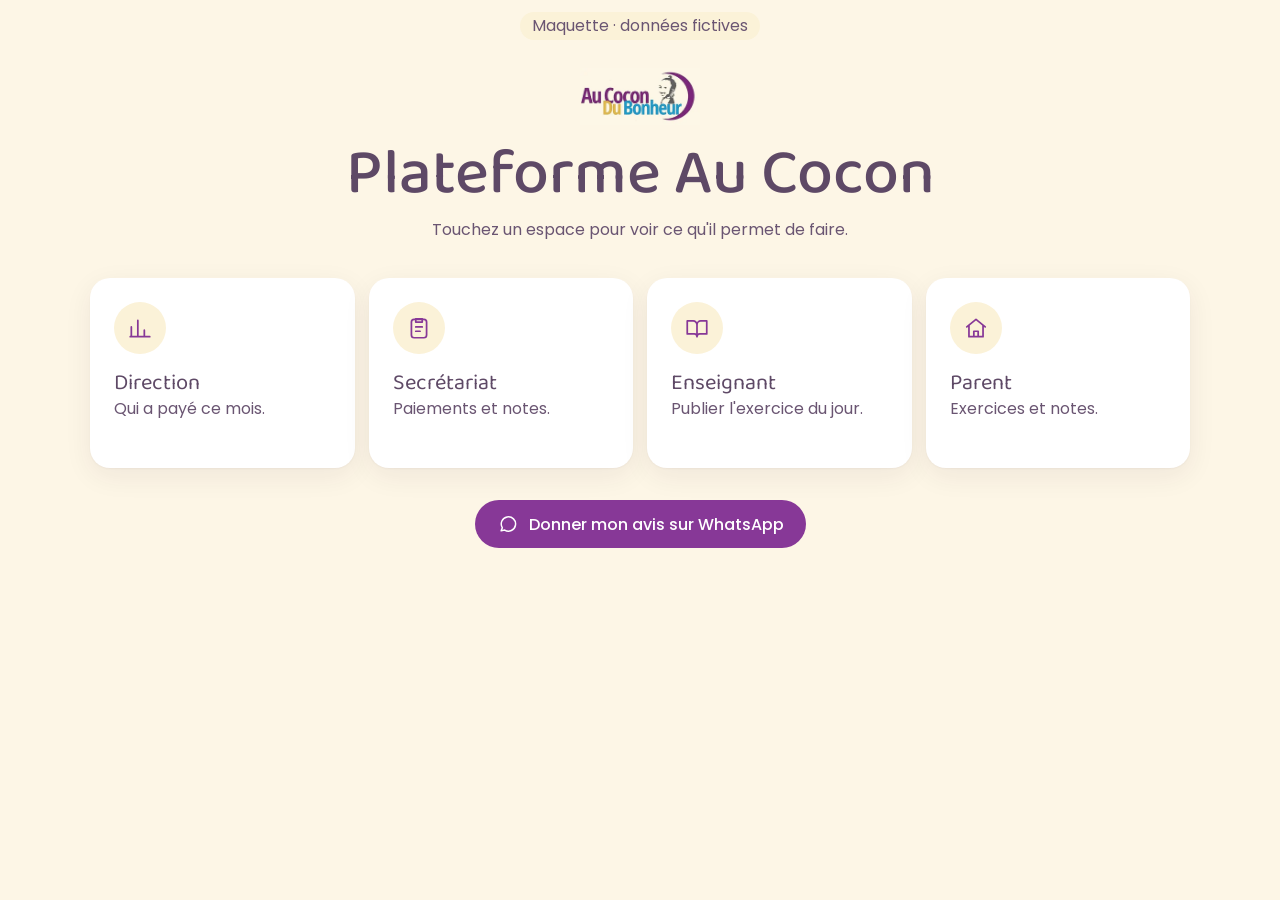
==== commit 0e815d8f: "Simplifie la maquette plateforme : une tâche par espace Deux écrans au plus par espace, navigation e" ====
--- a/demo-plateforme/index.html
+++ b/demo-plateforme/index.html
@@ -2,105 +2,61 @@
 <html lang="fr">
 <head>
   <meta charset="utf-8">
-  <meta name="viewport" content="width=device-width, initial-scale=1">
-  <title>Maquette plateforme — Au Cocon Du Bonheur</title>
+  <meta name="viewport" content="width=device-width, initial-scale=1, viewport-fit=cover">
+  <title>Plateforme Au Cocon — maquette</title>
   <!-- Maquette de travail pour la direction : aucun lien ne mène ici. -->
   <meta name="robots" content="noindex, nofollow">
   <link rel="icon" href="/favicon.png" sizes="32x32">
+  <link rel="preconnect" href="https://fonts.googleapis.com">
+  <link rel="preconnect" href="https://fonts.gstatic.com" crossorigin>
+  <link href="https://fonts.googleapis.com/css2?family=Baloo+2:wght@500&family=Poppins:wght@400;500&display=swap" rel="stylesheet">
   <link rel="stylesheet" href="/styles.css">
-  <link rel="stylesheet" href="/enquete/enquete.css">
   <link rel="stylesheet" href="/demo-plateforme/demo.css">
 </head>
-<body data-page="Accueil">
+<body class="sans-nav">
+<main class="page">
+  <span class="pastille">Maquette · données fictives</span>
 
-<header class="dp-tete">
-  <div class="wrap dp-tete__in">
-    <img class="dp-tete__logo" src="/images/logo-cocon-262.webp" width="262" height="125" alt="Au Cocon Du Bonheur">
-    <div class="dp-tete__espace">Plateforme de l'école<span class="dp-tete__qui">Maquette à tester</span></div>
-  </div>
-</header>
+  <header class="accueil">
+    <img class="accueil__logo" src="/images/logo-cocon-262.webp" width="262" height="125" alt="Au Cocon Du Bonheur">
+    <h1>Plateforme Au Cocon</h1>
+    <p>Touchez un espace pour voir ce qu'il permet de faire.</p>
+  </header>
 
-<main class="wrap dp-main">
-  <h1 class="dp-titre">Qui êtes-vous&nbsp;?</h1>
-  <p class="dp-intro">Touchez un espace pour le visiter. Tout est inventé&nbsp;: les élèves, les notes, les montants. Essayez tout, rien ne sera abîmé.</p>
+  <nav class="espaces" aria-label="Espaces">
+    <a class="espace" href="/demo-plateforme/direction.html">
+      <span class="espace__rond"><svg class="ico" aria-hidden="true"><use href="#i-direction"/></svg></span>
+      <span class="espace__txt"><span class="espace__nom">Direction</span><span class="espace__quoi">Qui a payé ce mois.</span></span>
+      <svg class="ico" aria-hidden="true"><use href="#i-fleche"/></svg>
+    </a>
+    <a class="espace" href="/demo-plateforme/secretariat.html">
+      <span class="espace__rond"><svg class="ico" aria-hidden="true"><use href="#i-secretariat"/></svg></span>
+      <span class="espace__txt"><span class="espace__nom">Secrétariat</span><span class="espace__quoi">Paiements et notes.</span></span>
+      <svg class="ico" aria-hidden="true"><use href="#i-fleche"/></svg>
+    </a>
+    <a class="espace" href="/demo-plateforme/enseignant.html">
+      <span class="espace__rond"><svg class="ico" aria-hidden="true"><use href="#i-enseignant"/></svg></span>
+      <span class="espace__txt"><span class="espace__nom">Enseignant</span><span class="espace__quoi">Publier l'exercice du jour.</span></span>
+      <svg class="ico" aria-hidden="true"><use href="#i-fleche"/></svg>
+    </a>
+    <a class="espace" href="/demo-plateforme/parent.html">
+      <span class="espace__rond"><svg class="ico" aria-hidden="true"><use href="#i-parent"/></svg></span>
+      <span class="espace__txt"><span class="espace__nom">Parent</span><span class="espace__quoi">Exercices et notes.</span></span>
+      <svg class="ico" aria-hidden="true"><use href="#i-fleche"/></svg>
+    </a>
+  </nav>
 
-  <div class="dp-roles">
-    <a class="dp-role" href="/demo-plateforme/direction.html" data-role="la direction">
-      <span class="dp-role__je">Je suis…</span>
-      <span class="dp-role__nom">Direction</span>
-      <span class="dp-role__quoi">Les chiffres de l'école, les impayés, les moyennes, l'activité des enseignants.</span>
+  <p class="avis">
+    <a class="btn" id="avis" target="_blank" rel="noopener" href="#">
+      <svg class="ico" aria-hidden="true"><use href="#i-message"/></svg>Donner mon avis sur WhatsApp
     </a>
-    <a class="dp-role" href="/demo-plateforme/secretariat.html" data-role="le secrétariat">
-      <span class="dp-role__je">Je suis…</span>
-      <span class="dp-role__nom">Secrétariat</span>
-      <span class="dp-role__quoi">Élèves, parents, paiements du mois, notes, comptes, annonces.</span>
-    </a>
-    <a class="dp-role" href="/demo-plateforme/enseignant.html" data-role="un enseignant">
-      <span class="dp-role__je">Je suis…</span>
-      <span class="dp-role__nom">Enseignant</span>
-      <span class="dp-role__quoi">Publier l'exercice du jour, voir sa classe, imprimer la feuille.</span>
-    </a>
-    <a class="dp-role" href="/demo-plateforme/parent.html" data-role="un parent">
-      <span class="dp-role__je">Je suis…</span>
-      <span class="dp-role__nom">Parent</span>
-      <span class="dp-role__quoi">Exercices, notes du mois, annonces et paiement de chaque enfant.</span>
-    </a>
-  </div>
-
-  <p class="dp-pied">Vous avez déjà cliqué partout&nbsp;? <button type="button" class="dp-lien" data-raz>Remettre la maquette à zéro</button></p>
+  </p>
 </main>
-
-<!-- Écran de connexion FACTICE : montré une seule fois par visite.
-     Aucun champ n'est envoyé nulle part, le formulaire n'a pas d'action. -->
-<div class="dp-voile" id="connexion" hidden>
-  <div class="dp-fenetre" role="dialog" aria-modal="true" aria-labelledby="connexion-titre">
-    <h2 class="dp-h2" id="connexion-titre">Connexion</h2>
-    <p class="dp-fin">Voici ce que verra <span id="connexion-qui">chaque utilisateur</span>. Dans la maquette, pas besoin de mot de passe&nbsp;: touchez simplement «&nbsp;Entrer&nbsp;».</p>
-    <form id="connexion-form" novalidate>
-      <div class="eq-field">
-        <label class="eq-label" for="cx-tel">Numéro de téléphone</label>
-        <input class="eq-input" id="cx-tel" type="tel" inputmode="tel" value="77 000 00 00" autocomplete="off">
-      </div>
-      <div class="eq-field">
-        <label class="eq-label" for="cx-mdp">Mot de passe</label>
-        <input class="eq-input" id="cx-mdp" type="password" value="exemple" autocomplete="off">
-      </div>
-      <p class="dp-fin" style="margin-top:10px">Mot de passe oublié&nbsp;? Le secrétariat le réinitialise.</p>
-      <div class="dp-actions" style="margin-top:18px">
-        <button class="dp-btn" type="submit">Entrer</button>
-        <button class="dp-btn dp-btn--clair" type="button" id="connexion-annuler">Annuler</button>
-      </div>
-    </form>
-  </div>
-</div>
 
 <script src="/demo-plateforme/donnees.js"></script>
 <script src="/demo-plateforme/demo.js"></script>
 <script>
-(function () {
-  var voile = document.getElementById("connexion");
-  var cible = null;
-  function dejaVu() { try { return sessionStorage.getItem("cocon-demo-connexion") === "1"; } catch (e) { return false; } }
-  document.querySelectorAll(".dp-role").forEach(function (a) {
-    a.addEventListener("click", function (ev) {
-      if (dejaVu()) return;               // une fois suffit
-      ev.preventDefault();
-      cible = a.href;
-      document.getElementById("connexion-qui").textContent = a.getAttribute("data-role");
-      voile.hidden = false;
-      document.getElementById("cx-tel").focus();
-    });
-  });
-  document.getElementById("connexion-form").addEventListener("submit", function (ev) {
-    ev.preventDefault();
-    try { sessionStorage.setItem("cocon-demo-connexion", "1"); } catch (e) {}
-    location.href = cible;
-  });
-  function fermer() { voile.hidden = true; }
-  document.getElementById("connexion-annuler").addEventListener("click", fermer);
-  voile.addEventListener("click", function (ev) { if (ev.target === voile) fermer(); });
-  document.addEventListener("keydown", function (ev) { if (ev.key === "Escape") fermer(); });
-})();
+  document.getElementById("avis").href = DEMO_UI.wa("Mon avis sur la maquette de la plateforme Au Cocon :\n\n");
 </script>
 </body>
 </html>
--- a/demo-plateforme/demo.css
+++ b/demo-plateforme/demo.css
@@ -1,329 +1,357 @@
 /* ============================================================
-   MAQUETTE plateforme — n'ajoute QUE ce que la démo demande.
-   Couleurs, typo, rayons, focus : /styles.css. Champs et bouton
-   violet : /enquete/enquete.css. Ces deux feuilles sont LUES,
-   jamais modifiées d'ici.
-   Règles du design system tenues : graisse ≤ 500, aucune ombre,
-   jaune réservé au téléphone (donc absent ici), cibles ≥ 44px,
-   champs ≥ 16px.
+   MAQUETTE plateforme — simple et premium.
+   Couleurs et polices : /styles.css (lue, jamais modifiée d'ici).
+
+   Règles tenues :
+   - TROIS tailles de texte, pas une de plus : --t1 (grands chiffres,
+     titre d'accueil), --t2 (titres), --t3 (tout le reste, champs compris :
+     16px, le plancher iOS contre le zoom au focus).
+   - Violet = action. Jaune absent (réservé au téléphone sur le site).
+     Seules autres couleurs : vert « à jour », rouge doux « pas à jour ».
+   - Cibles tactiles ≥ 48px. Graisse ≤ 500.
+   - Ombre très douce : demandée pour la maquette, alors que le site
+     n'en met aucune. Écart assumé, limité à ce dossier.
    ============================================================ */
 
-html { scroll-padding-top: 90px; }
-body { padding-bottom: 96px; overflow-x: clip; }
+:root {
+  --t1: clamp(2.5rem, 11vw, 4rem);
+  --t2: 1.375rem;
+  --t3: 1rem;
+  --ombre: 0 1px 2px rgb(51 31 58 / .04), 0 8px 28px rgb(51 31 58 / .07);
+  --ok-fond: #E3F1E6;  --ok-texte: #1E5B2C;
+  --non-fond: #FBE6E2; --non-texte: #8A2418;
+  --doux: #6A5572;     /* texte secondaire : 5,9:1 sur crème, 6,6:1 sur blanc */
+  --t-ui: 170ms;
+  --nav-h: 68px;
+}
+
+html { scroll-padding-top: 16px; scroll-behavior: auto; }
+body {
+  font-size: var(--t3);
+  line-height: 1.5;
+  padding-bottom: calc(var(--nav-h) + 32px + env(safe-area-inset-bottom));
+  overflow-x: clip;
+}
+body.sans-nav { padding-bottom: 40px; }
 strong, b, th { font-weight: var(--w-medium); }
-
-/* ---------- Bandeau MAQUETTE : collé en haut, toujours visible ---------- */
-.dp-bandeau {
-  position: sticky; top: 0; z-index: 50;
-  background: var(--c-purple-deep);
-  color: var(--c-cream);
-  font-size: var(--fs-fine);
-  line-height: 1.35;
-  text-align: center;
-  padding: 9px 16px;
-}
-.dp-bandeau strong { letter-spacing: .04em; }
-
-/* ---------- En-tête de la maquette (pas celui du site : aucun lien vers lui) ---------- */
-.dp-tete {
-  background: var(--c-white);
-  border-bottom: var(--hairline);
-}
-.dp-tete__in {
-  display: flex; align-items: center; gap: 12px 16px; flex-wrap: wrap;
-  padding-block: 10px;
-}
-.dp-tete__logo { width: 104px; height: auto; }
-.dp-tete__espace {
-  font-family: var(--font-display);
-  font-size: var(--fs-card);
-  color: var(--c-heading);
-  line-height: 1.2;
-  min-width: 0;
-}
-.dp-tete__qui { display: block; font-family: var(--font-body); font-size: var(--fs-fine); color: var(--c-heading); opacity: .85; }
-.dp-tete__changer {
-  margin-left: auto;
-  display: inline-flex; align-items: center; min-height: 44px;
-  padding: 8px 16px;
-  border: 1px solid rgb(94 73 102 / .3);
-  border-radius: var(--r-pill);
-  font-size: var(--fs-fine);
-  color: var(--c-purple-deep);
-  text-decoration: none;
-  transition: background-color var(--m-micro) var(--ease-ui);
-}
-.dp-tete__changer:hover { background: var(--c-cream-deep); }
-.dp-tete__court { display: none; }
-/* Téléphone : une seule rangée. Le logo part, le bouton raccourcit.
-   Mesuré à 375px : trois rangées = 180px d'en-tête avant tout contenu. */
-@media (max-width: 559px) {
-  .dp-tete__in { flex-wrap: nowrap; }
-  .dp-tete__logo { width: 64px; }
-  .dp-tete__espace { flex: 1 1 auto; }
-  .dp-tete__changer { flex: none; padding-inline: 12px; }
-  .dp-tete__long { display: none; }
-  .dp-tete__court { display: inline; }
-}
-@media (max-width: 419px) { .dp-tete__logo { display: none; } }
-.dp-tete__changer:active { background: var(--c-yellow-pale); }
-
-.dp-main { padding-block: clamp(18px, 4vw, 36px); }
-.dp-titre { font-size: var(--fs-section); line-height: var(--lh-title); margin-bottom: 8px; }
-.dp-intro { font-size: var(--fs-note); color: var(--c-heading); max-width: 60ch; margin-bottom: clamp(18px, 3vw, 28px); }
-.dp-h2 { font-size: var(--fs-card); line-height: var(--lh-card); margin-bottom: 14px; }
-.dp-h3 { font-size: 1.125rem; line-height: var(--lh-card); margin-bottom: 8px; }
-.dp-fin { font-size: var(--fs-fine); color: var(--c-heading); }
-.dp-exemple {
-  display: inline-block;
-  font-size: .8125rem; line-height: 1.3;
-  padding: 2px 8px;
+h1, h2, h3 { font-size: var(--t2); line-height: 1.25; }
+
+.page { width: min(100% - 32px, 1100px); margin-inline: auto; }
+
+.ico { width: 22px; height: 22px; flex: none; }
+
+/* ---------- Pastille « maquette » : une ligne, discrète ---------- */
+.pastille {
+  display: block; width: fit-content;
+  margin: 12px auto 0;
+  padding: 2px 12px;
   border-radius: var(--r-pill);
   background: var(--c-cream-deep);
-  border: 1px dashed rgb(94 73 102 / .35);
-  color: var(--c-heading);
+  color: var(--doux);
   white-space: nowrap;
 }
 
-/* ---------- Accueil : les 4 espaces ---------- */
-.dp-roles {
-  display: grid;
-  grid-template-columns: repeat(2, minmax(0, 1fr));
-  gap: clamp(12px, 2.5vw, 22px);
-}
-@media (max-width: 559px) { .dp-roles { grid-template-columns: minmax(0, 1fr); } }
-.dp-role {
-  display: flex; flex-direction: column; gap: 6px;
-  min-height: 140px;
-  padding: clamp(20px, 4vw, 30px);
-  border: var(--hairline);
+/* ---------- En-tête d'espace ---------- */
+.haut { padding-block: 20px 22px; }
+.haut__titre { font-size: var(--t2); color: var(--c-heading); }
+.haut__sous { color: var(--doux); }
+
+/* ---------- Cartes ---------- */
+.carte {
+  background: var(--c-white);
   border-radius: var(--r-20);
-  background: var(--c-white);
-  color: var(--c-text);
-  text-decoration: none;
-  font: inherit;
-  text-align: left;
-  cursor: pointer;
-  transition: background-color var(--m-micro) var(--ease-ui), border-color var(--m-micro) var(--ease-ui), transform var(--m-micro) var(--ease-ui);
-}
-.dp-role:hover { border-color: var(--c-purple); transform: translateY(-2px); }
-.dp-role:active { transform: translateY(0); background: var(--c-cream-deep); }
-.dp-role__je { font-size: var(--fs-fine); color: var(--c-heading); }
-.dp-role__nom { font-family: var(--font-display); font-size: clamp(1.6rem, 3vw, 2rem); line-height: 1.1; color: var(--c-purple); }
-.dp-role__quoi { font-size: var(--fs-fine); color: var(--c-heading); line-height: 1.45; }
-
-/* ---------- Onglets : ils passent à la ligne plutôt que de défiler ---------- */
-.dp-onglets {
-  display: flex; flex-wrap: wrap; gap: 8px;
-  margin-bottom: clamp(16px, 3vw, 24px);
-}
-.dp-onglet {
-  min-height: 44px;
-  padding: 9px 16px;
-  border: 1px solid rgb(94 73 102 / .3);
-  border-radius: var(--r-pill);
-  background: var(--c-white);
-  color: var(--c-heading);
-  font: inherit; font-size: var(--fs-fine);
-  cursor: pointer;
-  transition: background-color var(--m-micro) var(--ease-ui), color var(--m-micro) var(--ease-ui);
-}
-.dp-onglet:hover { background: var(--c-cream-deep); }
-.dp-onglet:active { background: var(--c-yellow-pale); }
-.dp-onglet[aria-selected="true"] { background: var(--c-purple); border-color: var(--c-purple); color: var(--c-white); }
-
-/* ---------- Blocs ---------- */
-.dp-bloc {
-  border: var(--hairline);
-  border-radius: var(--r-16);
-  background: var(--c-white);
-  padding: clamp(16px, 3.5vw, 26px);
-  margin-bottom: clamp(14px, 2.5vw, 20px);
+  box-shadow: var(--ombre);
+  padding: 20px;
   min-width: 0;
 }
-.dp-bloc__tete { display: flex; flex-wrap: wrap; align-items: center; justify-content: space-between; gap: 10px 16px; margin-bottom: 14px; }
-.dp-bloc__tete .dp-h2 { margin-bottom: 0; }
-.dp-duo { display: grid; grid-template-columns: repeat(2, minmax(0, 1fr)); gap: clamp(14px, 2.5vw, 20px); }
-.dp-duo > .dp-bloc { margin-bottom: 0; }
-@media (max-width: 899px) { .dp-duo { grid-template-columns: minmax(0, 1fr); } }
-.dp-pile > * + * { margin-top: clamp(14px, 2.5vw, 20px); }
-
-/* ---------- Chiffres clés ---------- */
-.dp-kpis { display: grid; grid-template-columns: repeat(4, minmax(0, 1fr)); gap: clamp(10px, 2vw, 16px); margin-bottom: clamp(14px, 2.5vw, 20px); }
-@media (max-width: 899px) { .dp-kpis { grid-template-columns: repeat(2, minmax(0, 1fr)); } }
-/* Un montant en F CFA ne tient pas dans une demi-colonne de téléphone. */
-@media (max-width: 559px) { .dp-kpis { grid-template-columns: minmax(0, 1fr); } }
-.dp-kpi { border: var(--hairline); border-radius: var(--r-16); background: var(--c-white); padding: clamp(14px, 3vw, 22px); min-width: 0; }
-.dp-kpi__val { font-family: var(--font-display); font-size: clamp(1.6rem, 3.4vw, 2.3rem); line-height: 1.1; color: var(--c-purple); overflow-wrap: anywhere; }
-.dp-kpi__val small { font-size: .55em; color: var(--c-heading); }
-.dp-kpi__lib { font-size: var(--fs-fine); color: var(--c-heading); line-height: 1.35; margin-top: 4px; }
-
-/* ---------- Tableaux : le défilement reste DANS le bloc ---------- */
-.dp-scroll { overflow-x: auto; -webkit-overflow-scrolling: touch; margin-inline: -4px; padding-inline: 4px; }
-.dp-table { width: 100%; border-collapse: collapse; font-size: var(--fs-fine); line-height: 1.35; }
-.dp-table th, .dp-table td { padding: 10px 8px; text-align: left; border-bottom: var(--hairline); vertical-align: middle; }
-.dp-table th { color: var(--c-heading); white-space: nowrap; }
-.dp-table td.num, .dp-table th.num { text-align: right; white-space: nowrap; }
-.dp-table td.ctr, .dp-table th.ctr { text-align: center; }
-.dp-table tr:last-child td { border-bottom: 0; }
-.dp-table tfoot td { border-top: var(--hairline); color: var(--c-heading); }
-
-/* ---------- Pastilles d'état ---------- */
-.dp-pas { display: inline-block; padding: 3px 10px; border-radius: var(--r-pill); font-size: .8125rem; line-height: 1.3; white-space: nowrap; }
-.dp-pas--ok  { background: #E6F2E8; color: #1F5A2B; }
-.dp-pas--non { background: #FBE7E4; color: #8A2418; }
-.dp-pas--neutre { background: var(--c-cream-deep); color: var(--c-heading); }
-
-/* ---------- Barres horizontales ---------- */
-.dp-barres { display: grid; gap: 10px; }
-.dp-barre { display: grid; grid-template-columns: 6.5em minmax(0, 1fr) 3.2em; align-items: center; gap: 10px; font-size: var(--fs-fine); }
-.dp-barre__rail { height: 14px; border-radius: var(--r-pill); background: var(--c-cream-deep); overflow: hidden; }
-.dp-barre__fill { height: 100%; border-radius: var(--r-pill); background: var(--c-purple); }
-.dp-barre__val { text-align: right; color: var(--c-heading); }
-
-/* ---------- Listes ---------- */
-.dp-liste { list-style: none; margin: 0; padding: 0; }
-.dp-liste > li { display: flex; flex-wrap: wrap; align-items: center; gap: 8px 14px; padding: 12px 0; border-bottom: var(--hairline); font-size: var(--fs-fine); }
-.dp-liste > li:last-child { border-bottom: 0; }
-.dp-liste__txt { flex: 1 1 14em; min-width: 0; }
-.dp-liste__txt b { display: block; font-size: 1rem; color: var(--c-text); }
+.pile > * + * { margin-top: 16px; }
+.carte__titre { display: flex; align-items: center; justify-content: space-between; gap: 8px 12px; flex-wrap: wrap; margin-bottom: 14px; }
+.carte__titre h2 { color: var(--c-heading); }
+.doux { color: var(--doux); }
+.titre-section { color: var(--c-heading); margin: 32px 0 14px; }
 
 /* ---------- Boutons ---------- */
-.dp-btn {
-  display: inline-flex; align-items: center; justify-content: center; gap: 8px;
-  min-height: 44px;
-  padding: 10px 20px;
-  border: 1px solid var(--c-purple);
+.btn {
+  /* /styles.css met .btn à 100 % sous 560px : on reprend la main. */
+  width: auto;
+  display: inline-flex; align-items: center; justify-content: center; gap: 10px;
+  min-height: 48px;
+  padding: 11px 22px;
+  border: 0;
   border-radius: var(--r-pill);
   background: var(--c-purple);
   color: var(--c-white);
-  font: inherit; font-size: var(--fs-fine); font-weight: var(--w-medium); line-height: 1.2;
+  font: inherit; font-weight: var(--w-medium);
+  line-height: 1.2;
   text-decoration: none;
   cursor: pointer;
-  transition: background-color var(--m-micro) var(--ease-ui), transform var(--m-micro) var(--ease-ui);
-}
-.dp-btn:hover { background: var(--c-purple-deep); border-color: var(--c-purple-deep); transform: translateY(-1px); }
-.dp-btn:active { transform: translateY(0); }
-.dp-btn--clair { background: var(--c-white); color: var(--c-purple-deep); border-color: rgb(94 73 102 / .3); }
-.dp-btn--clair:hover { background: var(--c-cream-deep); border-color: var(--c-purple); }
-.dp-btn svg { width: 18px; height: 18px; flex: none; }
-.dp-actions { display: flex; flex-wrap: wrap; gap: 10px; }
-
-/* ---------- Formulaires (les champs viennent de enquete.css) ---------- */
-.dp-champs { display: grid; grid-template-columns: repeat(2, minmax(0, 1fr)); gap: 14px 16px; }
-.dp-champs .dp-plein { grid-column: 1 / -1; }
-@media (max-width: 559px) { .dp-champs { grid-template-columns: minmax(0, 1fr); } }
-.dp-champ .eq-label { font-size: var(--fs-fine); margin-bottom: 6px; }
-.dp-filtres { display: flex; flex-wrap: wrap; gap: 10px 14px; align-items: end; margin-bottom: 14px; }
-.dp-filtres .dp-champ { flex: 1 1 11em; min-width: 0; }
-.dp-fichier { display: flex; flex-wrap: wrap; align-items: center; gap: 8px 12px; }
-.dp-fichier input[type="file"] { position: absolute; width: 1px; height: 1px; opacity: 0; }
-.dp-fichier input[type="file"]:focus-visible + label { outline: 3px solid var(--c-purple-deep); outline-offset: 3px; }
-.dp-fichier__nom { font-size: var(--fs-fine); color: var(--c-heading); overflow-wrap: anywhere; }
-
-/* Cases de la grille des paiements : cible de 44px */
-.dp-case { display: inline-flex; align-items: center; justify-content: center; width: 44px; height: 44px; cursor: pointer; }
-.dp-case input { width: 22px; height: 22px; accent-color: var(--c-purple); cursor: pointer; }
-.dp-note-in { width: 4.2em; min-height: 44px; padding: 8px 6px; text-align: center; font: inherit; font-size: 1rem; border: 1px solid rgb(94 73 102 / .3); border-radius: var(--r-8); background: var(--c-white); }
-.dp-note-in:hover { border-color: var(--c-purple); }
-.dp-note-in:focus-visible { outline: 3px solid var(--c-purple-deep); outline-offset: 1px; }
-.dp-appr { display: block; font-size: .75rem; color: var(--c-heading); margin-top: 2px; white-space: nowrap; }
-.dp-table .col-nom { position: sticky; left: 0; background: var(--c-white); z-index: 1; min-width: 8.5em; }
-
-/* ---------- Interrupteur ---------- */
-.dp-inter { display: inline-flex; align-items: center; gap: 12px; min-height: 44px; cursor: pointer; font-size: var(--fs-fine); }
-.dp-inter input { position: absolute; opacity: 0; width: 1px; height: 1px; }
-.dp-inter__piste { position: relative; width: 48px; height: 28px; flex: none; border-radius: var(--r-pill); background: rgb(94 73 102 / .3); transition: background-color var(--m-micro) var(--ease-ui); }
-.dp-inter__piste::after { content: ""; position: absolute; top: 3px; left: 3px; width: 22px; height: 22px; border-radius: 50%; background: var(--c-white); transition: transform var(--m-micro) var(--ease-ui); }
-.dp-inter input:checked + .dp-inter__piste { background: var(--c-purple); }
-.dp-inter input:checked + .dp-inter__piste::after { transform: translateX(20px); }
-.dp-inter input:focus-visible + .dp-inter__piste { outline: 3px solid var(--c-purple-deep); outline-offset: 3px; }
-.dp-inter-bande { display: flex; flex-wrap: wrap; align-items: center; gap: 8px 16px; padding: 10px 16px; margin-bottom: 16px; border: 1px dashed rgb(94 73 102 / .4); border-radius: var(--r-16); background: var(--c-cream-deep); }
-
-/* ---------- Choix d'enfant ---------- */
-.dp-enfants { display: grid; grid-template-columns: repeat(2, minmax(0, 1fr)); gap: 10px; margin-bottom: 16px; }
-.dp-enfant { min-height: 64px; padding: 10px 14px; text-align: left; border: 1px solid rgb(94 73 102 / .3); border-radius: var(--r-16); background: var(--c-white); font: inherit; color: var(--c-text); cursor: pointer; transition: background-color var(--m-micro) var(--ease-ui), border-color var(--m-micro) var(--ease-ui); }
-.dp-enfant:hover { border-color: var(--c-purple); }
-.dp-enfant:active { background: var(--c-cream-deep); }
-.dp-enfant b { display: block; font-size: 1.0625rem; }
-.dp-enfant span { font-size: var(--fs-fine); color: var(--c-heading); }
-.dp-enfant[aria-pressed="true"] { background: var(--c-purple); border-color: var(--c-purple); color: var(--c-white); }
-.dp-enfant[aria-pressed="true"] span { color: var(--c-cream); }
-
-/* ---------- Exercice ---------- */
-.dp-exo { border: var(--hairline); border-radius: var(--r-16); background: var(--c-white); padding: clamp(14px, 3vw, 22px); }
-.dp-exo + .dp-exo { margin-top: 12px; }
-.dp-exo__meta { display: flex; flex-wrap: wrap; gap: 6px 10px; align-items: center; font-size: var(--fs-fine); color: var(--c-heading); margin-bottom: 6px; }
-.dp-exo__titre { font-size: 1.1875rem; line-height: 1.3; margin-bottom: 8px; overflow-wrap: anywhere; }
-.dp-exo__texte { font-size: 1rem; white-space: pre-line; overflow-wrap: anywhere; }
-.dp-exo__pj { display: flex; flex-wrap: wrap; gap: 8px; margin-top: 12px; }
-.dp-pj { display: inline-flex; align-items: center; gap: 6px; min-height: 44px; padding: 8px 14px; border-radius: var(--r-pill); background: var(--c-cream-deep); color: var(--c-purple-deep); font: inherit; font-size: var(--fs-fine); border: 0; cursor: pointer; max-width: 100%; overflow-wrap: anywhere; text-align: left; transition: background-color var(--m-micro) var(--ease-ui); }
-.dp-pj:hover { background: var(--c-yellow-pale); }
-.dp-pj:active { background: var(--c-cream); }
-/* Arabe : de droite à gauche, police un peu plus grande pour les voyelles. */
-[dir="rtl"].dp-exo__titre, [dir="rtl"].dp-exo__texte, .dp-rtl { font-family: "Geeza Pro", "Noto Naskh Arabic", "Arial", var(--font-body); font-size: 1.15em; line-height: 1.9; text-align: right; }
-
-/* ---------- Message « Merci de contacter l'école » ---------- */
-.dp-bloque { text-align: center; padding: 22px 16px; border-radius: var(--r-16); background: var(--c-cream-deep); border: 1px dashed rgb(94 73 102 / .4); }
-.dp-bloque b { display: block; font-family: var(--font-display); font-size: var(--fs-card); color: var(--c-heading); margin-bottom: 6px; }
-
-/* ---------- Fenêtre (connexion factice, import Excel) ---------- */
-.dp-voile { position: fixed; inset: 0; z-index: 80; display: grid; place-items: center; padding: 16px; background: rgb(51 31 58 / .55); }
-.dp-fenetre { width: 100%; max-width: 440px; max-height: calc(100dvh - 32px); overflow-y: auto; background: var(--c-white); border-radius: var(--r-20); padding: clamp(20px, 5vw, 30px); }
-.dp-fenetre .dp-h2 { margin-bottom: 6px; }
-.dp-fenetre .eq-field { margin-top: 14px; }
-
-/* ---------- Bouton flottant d'avis (violet : le jaune est au téléphone) ---------- */
-.dp-avis {
-  position: fixed; right: 12px; bottom: 12px; z-index: 60;
-  display: inline-flex; align-items: center; gap: 8px;
-  min-height: 48px;
-  padding: 10px 18px 10px 14px;
-  border-radius: var(--r-pill);
+  transition: background-color var(--t-ui) var(--ease-ui), transform var(--t-ui) var(--ease-ui);
+}
+.btn:hover { background: var(--c-purple-deep); }
+.btn:active { transform: scale(.97); }
+.btn--clair { background: var(--c-cream-deep); color: var(--c-purple-deep); }
+.btn--clair:hover { background: var(--c-yellow-pale); }
+.btn--plein { width: 100%; }
+.lien {
+  display: inline-flex; align-items: center; min-height: 48px;
+  padding: 0; border: 0; background: none;
+  font: inherit; color: var(--c-purple-deep);
+  text-decoration: underline; text-underline-offset: 3px;
+  cursor: pointer;
+}
+.lien:hover { color: var(--c-purple); }
+
+/* Grande action : LA tâche de l'écran */
+.action {
+  display: flex; align-items: center; gap: 16px;
+  width: 100%;
+  min-height: 88px;
+  padding: 18px 22px;
+  border: 0; border-radius: var(--r-20);
   background: var(--c-purple);
   color: var(--c-white);
-  border: 2px solid var(--c-white);
-  font-size: var(--fs-fine); font-weight: var(--w-medium);
+  font: inherit; font-family: var(--font-display); font-size: var(--t2); line-height: 1.2;
+  text-align: left; text-decoration: none;
+  box-shadow: var(--ombre);
+  cursor: pointer;
+  transition: background-color var(--t-ui) var(--ease-ui), transform var(--t-ui) var(--ease-ui);
+}
+.action:hover { background: var(--c-purple-deep); }
+.action:active { transform: scale(.98); }
+.action .ico { width: 30px; height: 30px; }
+.action__txt { flex: 1; min-width: 0; }
+.action .ico--fleche { width: 22px; height: 22px; opacity: .8; }
+
+/* ---------- Accueil ---------- */
+.accueil { text-align: center; padding-block: 28px 8px; }
+.accueil__logo { width: 120px; height: auto; margin: 0 auto 16px; }
+.accueil h1 { font-size: var(--t1); line-height: 1.05; color: var(--c-heading); }
+.accueil p { color: var(--doux); margin-top: 10px; }
+.espaces { display: grid; grid-template-columns: minmax(0, 1fr); gap: 14px; margin-top: 28px; }
+@media (min-width: 640px) { .espaces { grid-template-columns: repeat(2, minmax(0, 1fr)); } }
+@media (min-width: 1000px) { .espaces { grid-template-columns: repeat(4, minmax(0, 1fr)); } }
+.espace {
+  display: flex; align-items: center; gap: 16px;
+  min-height: 88px;
+  padding: 18px 20px;
+  background: var(--c-white);
+  border-radius: var(--r-20);
+  box-shadow: var(--ombre);
+  color: var(--c-text);
   text-decoration: none;
-  transition: background-color var(--m-micro) var(--ease-ui), transform var(--m-micro) var(--ease-ui);
-}
-.dp-avis:hover { background: var(--c-purple-deep); transform: translateY(-1px); }
-.dp-avis:active { transform: translateY(0); }
-.dp-avis svg { width: 20px; height: 20px; flex: none; }
-
-.dp-toast { position: fixed; left: 50%; bottom: 76px; z-index: 70; transform: translate(-50%, 20px); opacity: 0; max-width: calc(100vw - 32px); padding: 12px 18px; border-radius: var(--r-12); background: var(--c-text); color: var(--c-cream); font-size: var(--fs-fine); pointer-events: none; transition: opacity var(--m-state) var(--ease-ui), transform var(--m-state) var(--ease-ui); }
-.dp-toast.is-on { opacity: 1; transform: translate(-50%, 0); }
-
-.dp-pied { padding-block: 24px 8px; font-size: var(--fs-fine); color: var(--c-heading); }
-.dp-lien { background: none; border: 0; padding: 10px 0; min-height: 44px; font: inherit; color: var(--c-purple-deep); text-decoration: underline; cursor: pointer; }
-.dp-lien:hover { color: var(--c-purple); }
+  transition: transform var(--t-ui) var(--ease-ui);
+}
+.espace:hover { transform: translateY(-2px); }
+.espace:active { transform: scale(.98); }
+.espace__rond {
+  display: grid; place-items: center; flex: none;
+  width: 52px; height: 52px; border-radius: 50%;
+  background: var(--c-cream-deep); color: var(--c-purple);
+}
+.espace__rond .ico { width: 26px; height: 26px; }
+.espace__txt { flex: 1; min-width: 0; }
+.espace__nom { display: block; font-family: var(--font-display); font-size: var(--t2); line-height: 1.2; color: var(--c-heading); }
+.espace__quoi { display: block; color: var(--doux); }
+.espace > .ico { color: var(--c-purple); }
+@media (min-width: 1000px) {
+  .espace { flex-direction: column; align-items: flex-start; min-height: 190px; padding: 24px; }
+  .espace > .ico { display: none; }
+}
+.avis { text-align: center; margin-top: 32px; }
+
+/* ---------- Direction : grands chiffres ---------- */
+.chiffres {
+  display: grid; gap: 14px;
+  grid-template-columns: repeat(2, minmax(0, 1fr));
+  grid-template-areas: "familles eleves" "argent argent";
+}
+@media (min-width: 768px) {
+  .chiffres { grid-template-columns: repeat(3, minmax(0, 1fr)); grid-template-areas: "familles argent eleves"; }
+}
+.chiffre { padding: 20px; }
+.chiffre--familles { grid-area: familles; }
+.chiffre--argent { grid-area: argent; }
+.chiffre--eleves { grid-area: eleves; }
+.chiffre__val { font-family: var(--font-display); font-size: var(--t1); line-height: 1.05; color: var(--c-purple); white-space: nowrap; }
+.chiffre__lib { color: var(--doux); margin-top: 4px; }
+
+/* ---------- Listes ---------- */
+.liste { list-style: none; margin: 0; padding: 0; }
+.liste > li { display: flex; align-items: center; flex-wrap: wrap; gap: 10px 14px; padding-block: 14px; border-top: 1px solid rgb(94 73 102 / .1); }
+.liste > li:first-child { border-top: 0; padding-top: 2px; }
+.liste__txt { flex: 1 1 0; min-width: 0; }
+.liste > li { flex-wrap: nowrap; }
+.liste__txt b { display: block; color: var(--c-text); }
+.liste__txt span { color: var(--doux); }
+
+/* ---------- Statuts ---------- */
+.statut { display: inline-flex; align-items: center; gap: 6px; padding: 3px 12px; border-radius: var(--r-pill); white-space: nowrap; }
+.statut--ok  { background: var(--ok-fond); color: var(--ok-texte); }
+.statut--non { background: var(--non-fond); color: var(--non-texte); }
+.etiquette { display: inline-block; padding: 1px 10px; margin-right: 8px; border-radius: var(--r-pill); background: var(--c-cream-deep); color: var(--c-purple-deep); }
+
+/* ---------- Secrétariat : les deux gros boutons ---------- */
+.choix { display: grid; grid-template-columns: minmax(0, 1fr); gap: 14px; }
+@media (min-width: 640px) { .choix { grid-template-columns: repeat(2, minmax(0, 1fr)); } }
+.choix .action { min-height: 120px; }
+/* Une tâche ouverte : les deux boutons se rangent côte à côte, en petit. */
+.choix.is-compact { grid-template-columns: repeat(2, minmax(0, 1fr)); gap: 10px; }
+.choix.is-compact .action { min-height: 56px; padding: 10px 14px; gap: 10px; font-family: var(--font-body); font-size: var(--t3); background: var(--c-white); color: var(--c-purple-deep); }
+.choix.is-compact .action .ico { width: 22px; height: 22px; }
+.choix.is-compact .action .ico--fleche { display: none; }
+.choix.is-compact .action[aria-current="page"] { background: var(--c-purple); color: var(--c-white); }
+
+/* ---------- Champs ---------- */
+.champs { display: grid; grid-template-columns: minmax(0, 1fr); gap: 16px; }
+@media (min-width: 560px) { .champs--2 { grid-template-columns: repeat(2, minmax(0, 1fr)); } }
+.champ label, .champ .label { display: block; margin-bottom: 6px; color: var(--c-heading); font-weight: var(--w-medium); }
+.entree {
+  width: 100%;
+  min-height: 52px;
+  padding: 12px 14px;
+  border: 1px solid rgb(94 73 102 / .22);
+  border-radius: 14px;
+  background: var(--c-white);
+  color: var(--c-text);
+  font: inherit; font-size: 1rem;
+  transition: border-color var(--t-ui) var(--ease-ui);
+}
+.entree:hover { border-color: var(--c-purple); }
+.entree:focus-visible { outline: 3px solid var(--c-purple-deep); outline-offset: 2px; border-color: var(--c-purple-deep); }
+textarea.entree { min-height: 140px; resize: vertical; }
+select.entree {
+  appearance: none; padding-right: 44px;
+  background-image: url("data:image/svg+xml,%3Csvg xmlns='http://www.w3.org/2000/svg' viewBox='0 0 24 24' fill='none' stroke='%235E4966' stroke-width='1.6' stroke-linecap='round' stroke-linejoin='round'%3E%3Cpath d='m6 9 6 6 6-6'/%3E%3C/svg%3E");
+  background-repeat: no-repeat; background-position: right 14px center; background-size: 20px;
+}
+.fichier { display: flex; align-items: center; flex-wrap: wrap; gap: 10px 14px; }
+.fichier input { position: absolute; width: 1px; height: 1px; opacity: 0; }
+.fichier input:focus-visible + label { outline: 3px solid var(--c-purple-deep); outline-offset: 3px; }
+.fichier__nom { color: var(--doux); overflow-wrap: anywhere; }
+.options { border-top: 1px solid rgb(94 73 102 / .1); padding-top: 4px; }
+.options summary { display: flex; align-items: center; min-height: 48px; color: var(--c-purple-deep); cursor: pointer; list-style: none; }
+.options summary::-webkit-details-marker { display: none; }
+.options summary::before { content: "+"; display: inline-grid; place-items: center; width: 24px; margin-right: 8px; font-size: var(--t2); line-height: 1; }
+.options[open] summary::before { content: "–"; }
+.options .champs { padding-top: 8px; }
+
+/* Note sur 10 */
+.note { width: 84px; flex: none; text-align: center; }
+.appr { min-width: 6.5em; color: var(--doux); }
+
+/* Interrupteur payé / pas payé */
+.inter { display: inline-flex; align-items: center; gap: 12px; min-height: 48px; cursor: pointer; }
+.inter input { position: absolute; opacity: 0; width: 1px; height: 1px; }
+.inter__piste { position: relative; width: 52px; height: 30px; flex: none; border-radius: var(--r-pill); background: #9C8AA0; transition: background-color var(--t-ui) var(--ease-ui); }
+.inter__piste::after { content: ""; position: absolute; top: 3px; left: 3px; width: 24px; height: 24px; border-radius: 50%; background: var(--c-white); box-shadow: 0 1px 3px rgb(51 31 58 / .2); transition: transform var(--t-ui) var(--ease-ui); }
+.inter input:checked + .inter__piste { background: var(--ok-texte); }
+.inter input:checked + .inter__piste::after { transform: translateX(22px); }
+.inter input:focus-visible + .inter__piste { outline: 3px solid var(--c-purple-deep); outline-offset: 3px; }
+.inter__txt { min-width: 5.2em; color: var(--non-texte); }
+.inter input:checked ~ .inter__txt { color: var(--ok-texte); }
+
+/* ---------- Exercice ---------- */
+.exo__meta { color: var(--doux); margin-bottom: 8px; }
+.exo__titre { color: var(--c-heading); margin-bottom: 8px; overflow-wrap: anywhere; }
+.exo__texte { white-space: pre-line; overflow-wrap: anywhere; }
+.exo__bas { display: flex; flex-wrap: wrap; gap: 10px; margin-top: 16px; }
+.pj {
+  display: inline-flex; align-items: center; gap: 8px; min-height: 48px; max-width: 100%;
+  padding: 10px 16px; border: 0; border-radius: var(--r-pill);
+  background: var(--c-cream); color: var(--c-purple-deep);
+  font: inherit; text-align: left; overflow-wrap: anywhere; cursor: pointer;
+  transition: background-color var(--t-ui) var(--ease-ui);
+}
+.pj:hover { background: var(--c-cream-deep); }
+/* Arabe : de droite à gauche, taille --t2 (pas de 4e taille) pour les voyelles. */
+[dir="rtl"].exo__titre, [dir="rtl"].exo__texte {
+  font-family: "Geeza Pro", "Noto Naskh Arabic", "Segoe UI", Arial, sans-serif;
+  font-size: var(--t2); line-height: 1.8; text-align: right;
+}
+
+/* ---------- Parent ---------- */
+.enfants { display: inline-flex; gap: 4px; padding: 4px; border-radius: var(--r-pill); background: var(--c-white); box-shadow: var(--ombre); margin-bottom: 18px; max-width: 100%; }
+.enfant {
+  min-height: 48px; padding: 8px 18px; border: 0; border-radius: var(--r-pill);
+  background: transparent; color: var(--c-heading); font: inherit; white-space: nowrap; cursor: pointer;
+  transition: background-color var(--t-ui) var(--ease-ui);
+}
+.enfant:hover { background: var(--c-cream); }
+.enfant[aria-pressed="true"] { background: var(--c-purple); color: var(--c-white); }
+.grille-parent { display: grid; grid-template-columns: minmax(0, 1fr); gap: 16px; }
+@media (min-width: 900px) {
+  .grille-parent { grid-template-columns: minmax(0, 1.4fr) minmax(0, 1fr); align-items: start; }
+  .grille-parent > :first-child { grid-row: span 2; }
+}
+.notes-l { display: grid; grid-template-columns: minmax(0, 1fr) auto; gap: 10px 14px; align-items: baseline; }
+.notes-l dt { color: var(--c-text); }
+.notes-l dd { margin: 0; text-align: right; white-space: nowrap; }
+.notes-l dd span { color: var(--doux); }
+.bloque { text-align: center; padding: 18px 8px; }
+.bloque b { display: block; font-family: var(--font-display); font-size: var(--t2); color: var(--c-heading); margin-bottom: 4px; }
+.discret { text-align: center; margin-top: 28px; }
+
+/* ---------- Navigation du bas : 3 entrées au plus ---------- */
+.nav-bas {
+  position: fixed; left: 0; right: 0; bottom: 0; z-index: 40;
+  background: rgb(255 255 255 / .94);
+  -webkit-backdrop-filter: blur(12px); backdrop-filter: blur(12px);
+  box-shadow: 0 -1px 0 rgb(94 73 102 / .08), 0 -8px 24px rgb(51 31 58 / .05);
+  padding-bottom: env(safe-area-inset-bottom);
+}
+.nav-bas__in { display: flex; width: min(100%, 560px); margin-inline: auto; }
+.nav-bas a {
+  flex: 1; display: flex; flex-direction: column; align-items: center; justify-content: center; gap: 2px;
+  min-height: var(--nav-h); padding: 6px 4px;
+  color: var(--doux); text-decoration: none; text-align: center; line-height: 1.2;
+  transition: color var(--t-ui) var(--ease-ui);
+}
+.nav-bas a:hover { color: var(--c-purple); }
+.nav-bas a[aria-current="page"] { color: var(--c-purple); font-weight: var(--w-medium); }
+.nav-bas a:focus-visible { outline-offset: -4px; }
+
+/* ---------- Message bref ---------- */
+.toast {
+  position: fixed; left: 50%; bottom: calc(var(--nav-h) + 16px + env(safe-area-inset-bottom)); z-index: 60;
+  max-width: calc(100vw - 32px); padding: 12px 18px; border-radius: 14px;
+  background: var(--c-text); color: var(--c-cream);
+  opacity: 0; transform: translate(-50%, 8px); pointer-events: none;
+  transition: opacity var(--t-ui) var(--ease-ui), transform var(--t-ui) var(--ease-ui);
+}
+.toast.is-on { opacity: 1; transform: translate(-50%, 0); }
 
 @media (prefers-reduced-motion: reduce) {
-  .dp-role, .dp-btn, .dp-avis, .dp-toast, .dp-inter__piste::after { transition: none; }
+  *, *::before, *::after { transition: none !important; }
 }
 
 /* ============================================================
-   Feuille à imprimer (A4) — enseignant
-   On imprime SEULEMENT .dp-feuille ; tout le reste disparaît.
+   Feuille à imprimer (A4) — enseignant. Seule chose imprimée.
    ============================================================ */
-.dp-feuille { display: none; }
-
+.feuille { display: none; }
 @media print {
   @page { size: A4; margin: 16mm 15mm; }
   html, body { background: #fff !important; padding: 0 !important; font-size: 11pt; }
-  body > *:not(.dp-feuille) { display: none !important; }
-  .dp-feuille { display: block !important; color: #000; font-family: var(--font-body); }
-  .dp-feuille__tete { display: flex; justify-content: space-between; align-items: flex-start; gap: 10mm; border-bottom: 1.5pt solid #000; padding-bottom: 4mm; margin-bottom: 6mm; }
-  .dp-feuille__tete img { width: 38mm; height: auto; }
-  .dp-feuille__ecole { font-size: 10pt; text-align: right; line-height: 1.4; }
-  .dp-feuille h1 { font-family: var(--font-display); font-size: 17pt; color: #000; margin: 0 0 2mm; }
-  .dp-feuille__nom { display: flex; gap: 8mm; font-size: 11pt; margin-bottom: 6mm; }
-  .dp-feuille__nom span { flex: 1; border-bottom: .8pt dotted #000; padding-bottom: 1mm; }
-  .dp-feuille__exo { break-inside: avoid; border: .8pt solid #000; border-radius: 3mm; padding: 4mm 5mm; margin-bottom: 5mm; }
-  .dp-feuille__exo h2 { font-size: 13pt; color: #000; margin: 0 0 2mm; }
-  .dp-feuille__meta { font-size: 9.5pt; margin-bottom: 2mm; }
-  .dp-feuille__texte { white-space: pre-line; font-size: 11.5pt; line-height: 1.5; }
-  .dp-feuille__lignes { margin-top: 3mm; height: 30mm; background: repeating-linear-gradient(#fff 0 9mm, #999 9mm 9.3mm); -webkit-print-color-adjust: exact; print-color-adjust: exact; }
-  .dp-feuille [dir="rtl"] { font-size: 14pt; line-height: 1.8; }
-  .dp-feuille__pied { margin-top: 6mm; font-size: 8.5pt; color: #444; text-align: center; }
-}
+  body > *:not(.feuille) { display: none !important; }
+  .feuille { display: block !important; color: #000; font-family: var(--font-body); }
+  .feuille__tete { display: flex; justify-content: space-between; align-items: flex-start; gap: 10mm; border-bottom: 1.5pt solid #000; padding-bottom: 4mm; margin-bottom: 6mm; }
+  .feuille__tete img { width: 38mm; height: auto; }
+  .feuille__ecole { font-size: 10pt; text-align: right; line-height: 1.4; }
+  .feuille h1 { font-family: var(--font-display); font-size: 17pt; color: #000; margin: 0 0 2mm; }
+  .feuille__nom { display: flex; gap: 8mm; font-size: 11pt; margin-bottom: 6mm; }
+  .feuille__nom span { flex: 1; border-bottom: .8pt dotted #000; padding-bottom: 1mm; }
+  .feuille__exo { break-inside: avoid; border: .8pt solid #000; border-radius: 3mm; padding: 4mm 5mm; margin-bottom: 5mm; }
+  .feuille__exo h2 { font-size: 13pt; color: #000; margin: 0 0 2mm; }
+  .feuille__meta { font-size: 9.5pt; margin-bottom: 2mm; }
+  .feuille__texte { white-space: pre-line; font-size: 11.5pt; line-height: 1.5; }
+  .feuille__lignes { margin-top: 3mm; height: 30mm; background: repeating-linear-gradient(#fff 0 9mm, #999 9mm 9.3mm); -webkit-print-color-adjust: exact; print-color-adjust: exact; }
+  .feuille [dir="rtl"] { font-size: 14pt; line-height: 1.8; text-align: right; }
+  .feuille__pied { margin-top: 6mm; font-size: 8.5pt; color: #444; text-align: center; }
+}
+
+/* Téléphone : les 4 espaces doivent tenir dans le premier écran (375 × 667). */
+@media (max-width: 559px) {
+  .accueil { padding-top: 20px; }
+  .accueil__logo { display: none; }
+  .espaces { margin-top: 22px; gap: 12px; }
+  .espace { min-height: 80px; padding-block: 14px; }
+}
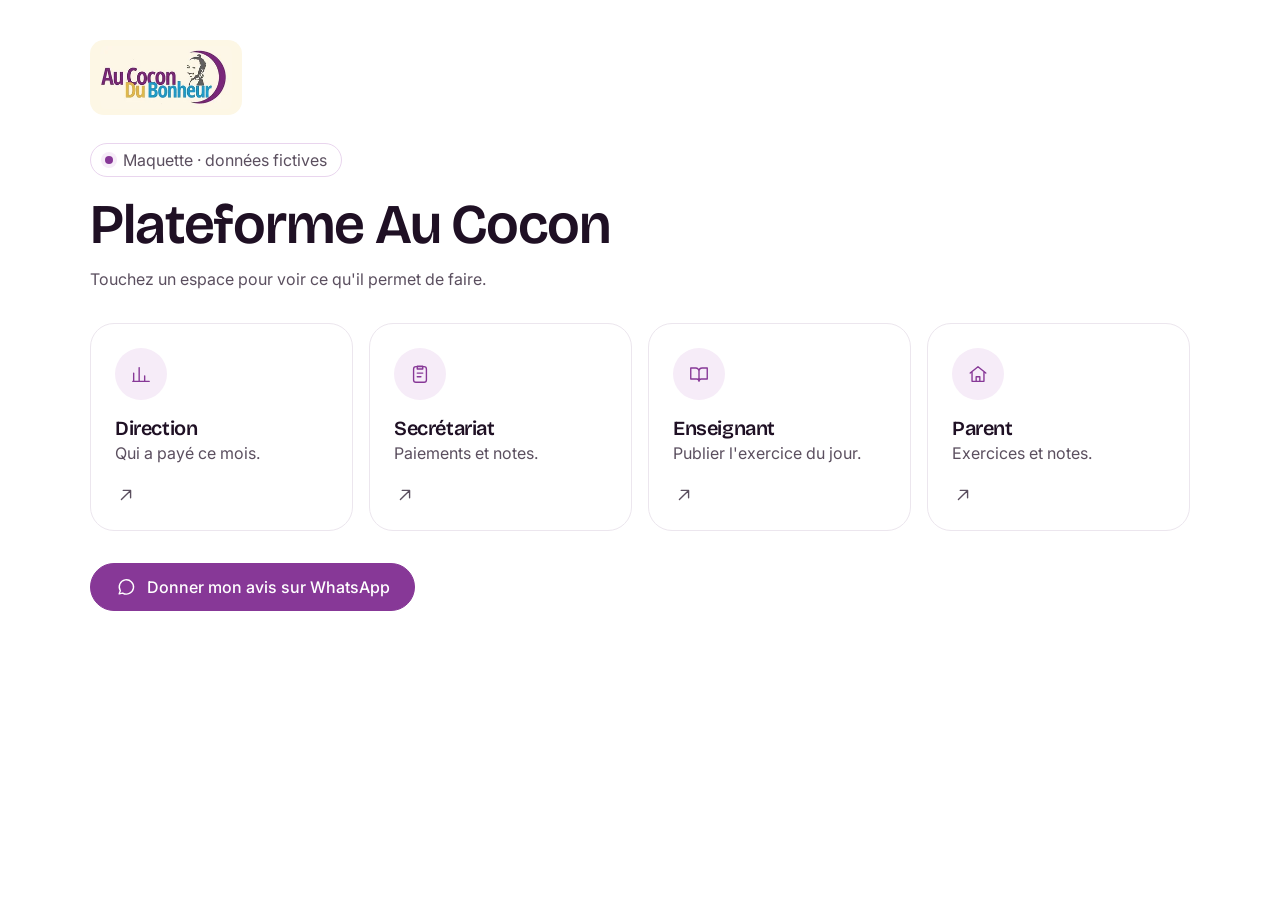
==== commit 1e72c27d: "Refait la maquette plateforme en style tableau de bord Barre latérale sur ordinateur, tiroir sur tél" ====
--- a/demo-plateforme/index.html
+++ b/demo-plateforme/index.html
@@ -9,19 +9,15 @@
   <link rel="icon" href="/favicon.png" sizes="32x32">
   <link rel="preconnect" href="https://fonts.googleapis.com">
   <link rel="preconnect" href="https://fonts.gstatic.com" crossorigin>
-  <link href="https://fonts.googleapis.com/css2?family=Baloo+2:wght@500&family=Poppins:wght@400;500&display=swap" rel="stylesheet">
-  <link rel="stylesheet" href="/styles.css">
+  <link href="https://fonts.googleapis.com/css2?family=Bricolage+Grotesque:opsz,wght@12..96,600&family=Inter:wght@400;500&display=swap" rel="stylesheet">
   <link rel="stylesheet" href="/demo-plateforme/demo.css">
 </head>
-<body class="sans-nav">
-<main class="page">
+<body>
+<main class="accueil">
+  <img class="accueil__logo" src="/images/logo-cocon-262.webp" width="262" height="125" alt="Au Cocon Du Bonheur">
   <span class="pastille">Maquette · données fictives</span>
-
-  <header class="accueil">
-    <img class="accueil__logo" src="/images/logo-cocon-262.webp" width="262" height="125" alt="Au Cocon Du Bonheur">
-    <h1>Plateforme Au Cocon</h1>
-    <p>Touchez un espace pour voir ce qu'il permet de faire.</p>
-  </header>
+  <h1>Plateforme Au Cocon</h1>
+  <p class="accueil__phrase">Touchez un espace pour voir ce qu'il permet de faire.</p>
 
   <nav class="espaces" aria-label="Espaces">
     <a class="espace" href="/demo-plateforme/direction.html">
--- a/demo-plateforme/demo.css
+++ b/demo-plateforme/demo.css
@@ -1,324 +1,411 @@
 /* ============================================================
-   MAQUETTE plateforme — simple et premium.
-   Couleurs et polices : /styles.css (lue, jamais modifiée d'ici).
-
-   Règles tenues :
-   - TROIS tailles de texte, pas une de plus : --t1 (grands chiffres,
-     titre d'accueil), --t2 (titres), --t3 (tout le reste, champs compris :
-     16px, le plancher iOS contre le zoom au focus).
-   - Violet = action. Jaune absent (réservé au téléphone sur le site).
-     Seules autres couleurs : vert « à jour », rouge doux « pas à jour ».
-   - Cibles tactiles ≥ 48px. Graisse ≤ 500.
-   - Ombre très douce : demandée pour la maquette, alors que le site
-     n'en met aucune. Écart assumé, limité à ce dossier.
+   MAQUETTE plateforme — style « dashboard premium ».
+   Système relevé sur un template de référence (valeurs calculées à
+   1440px : barre latérale 280px, liens 50px, boutons 48px rayon 80px),
+   transposé au violet Au Cocon. Aucune image, aucun texte, aucun code repris.
+
+   - UN accent (violet du site), SA teinte à ~95 % de luminosité pour
+     les surfaces actives, un texte presque noir teinté de violet, fond blanc.
+   - Vert / rouge doux : statuts payé / pas payé, rien d'autre.
+     Jaune #FFD400 : absent (réservé au téléphone sur le site).
+   - Bordure 1px très légère au lieu d'ombre ; seule ombre : le tiroir mobile.
+   - TROIS tailles de texte : --t1 (titre de page, grands chiffres),
+     --t2 (titres de carte), --t3 (tout le reste, champs compris : 16px,
+     plancher iOS contre le zoom au focus).
+   - La maquette ne charge plus /styles.css : ce style (fond blanc, Inter,
+     graisse 600) contredirait celui du site. Couleurs recopiées ici.
    ============================================================ */
 
 :root {
-  --t1: clamp(2.5rem, 11vw, 4rem);
-  --t2: 1.375rem;
+  --accent: #873897;        /* violet du site */
+  --accent-fonce: #5A2166;
+  --teinte: #F6ECF8;        /* même teinte, ~95 % de luminosité */
+  --teinte-bord: #E9D5EE;
+  --texte: #1F1024;         /* presque noir, teinté de violet */
+  --doux: #5B4F5F;          /* 7,7:1 sur blanc */
+  --bord: #ECE6EE;          /* filet 1px très léger */
+  --ok-fond: #E4F3E8;  --ok-texte: #1C5A2B;
+  --non-fond: #FCE8E4; --non-texte: #8A2418;
+
+  --titre: "Bricolage Grotesque", "Inter", system-ui, sans-serif;
+  --corps: "Inter", system-ui, sans-serif;
+  --t1: clamp(2.25rem, 1.4rem + 3.2vw, 3.5rem);
+  --t2: 1.25rem;
   --t3: 1rem;
-  --ombre: 0 1px 2px rgb(51 31 58 / .04), 0 8px 28px rgb(51 31 58 / .07);
-  --ok-fond: #E3F1E6;  --ok-texte: #1E5B2C;
-  --non-fond: #FBE6E2; --non-texte: #8A2418;
-  --doux: #6A5572;     /* texte secondaire : 5,9:1 sur crème, 6,6:1 sur blanc */
+
+  --r-pilule: 80px;
+  --r-carte: 24px;
+  --r-surface: 32px;
+  --lat: 280px;
   --t-ui: 170ms;
-  --nav-h: 68px;
-}
-
-html { scroll-padding-top: 16px; scroll-behavior: auto; }
+  --ease: cubic-bezier(.4, 0, .2, 1);
+}
+
+*, *::before, *::after { box-sizing: border-box; }
+[hidden] { display: none !important; }
+html { -webkit-text-size-adjust: 100%; }
 body {
+  margin: 0;
+  background: #fff;
+  color: var(--texte);
+  font-family: var(--corps);
   font-size: var(--t3);
   line-height: 1.5;
-  padding-bottom: calc(var(--nav-h) + 32px + env(safe-area-inset-bottom));
   overflow-x: clip;
-}
-body.sans-nav { padding-bottom: 40px; }
-strong, b, th { font-weight: var(--w-medium); }
-h1, h2, h3 { font-size: var(--t2); line-height: 1.25; }
-
-.page { width: min(100% - 32px, 1100px); margin-inline: auto; }
-
+  -webkit-font-smoothing: antialiased;
+}
+h1, h2, h3, p, dl, dd { margin: 0; }
+h1, h2, h3 { font-family: var(--titre); font-weight: 600; letter-spacing: -0.02em; color: var(--texte); }
+h1 { font-size: var(--t1); line-height: 1.08; }
+h2, h3 { font-size: var(--t2); line-height: 1.3; }
+b, strong, th { font-weight: 500; }
+img, svg { display: block; max-width: 100%; }
+a { color: inherit; }
+:where(a, button, input, select, textarea, summary, [tabindex]):focus-visible {
+  outline: 3px solid var(--accent-fonce);
+  outline-offset: 3px;
+}
 .ico { width: 22px; height: 22px; flex: none; }
-
-/* ---------- Pastille « maquette » : une ligne, discrète ---------- */
+.doux { color: var(--doux); }
+
+/* ============================================================
+   Coquille
+   ============================================================ */
+.tete { display: none; }
+.lateral {
+  position: fixed; inset: 0 auto 0 0; z-index: 50;
+  width: var(--lat);
+  display: flex; flex-direction: column;
+  padding: 36px 24px 24px 28px;
+  background: #fff;
+  border-right: 1px solid var(--bord);
+  overflow-y: auto;
+}
+.lateral__haut { display: flex; align-items: center; justify-content: space-between; }
+.lateral__logo img { width: 128px; height: auto; }
+.lateral__espace { margin: 18px 0 20px; font-family: var(--titre); font-weight: 600; letter-spacing: -0.02em; font-size: var(--t2); }
+.nav { display: grid; gap: 10px; }
+.nav-lien {
+  display: flex; align-items: center; gap: 12px;
+  min-height: 50px;
+  padding: 12px 18px;
+  border: 1px solid var(--bord);
+  border-radius: var(--r-pilule);
+  color: var(--doux);
+  text-decoration: none;
+  transition: background-color var(--t-ui) var(--ease), color var(--t-ui) var(--ease), border-color var(--t-ui) var(--ease);
+}
+.nav-lien:hover { background: var(--teinte); color: var(--accent-fonce); border-color: var(--teinte-bord); }
+.nav-lien[aria-current="page"] { background: var(--teinte); border-color: var(--teinte); color: var(--accent); font-weight: 500; }
+.lateral__bas { margin-top: auto; padding-top: 28px; display: grid; gap: 12px; }
+.qui { display: flex; align-items: center; gap: 12px; padding: 12px; border: 1px solid var(--bord); border-radius: var(--r-carte); }
+.qui__rond { display: grid; place-items: center; width: 44px; height: 44px; flex: none; border-radius: 50%; background: var(--teinte); color: var(--accent); font-weight: 500; }
+.qui__txt { min-width: 0; line-height: 1.35; }
+.qui__txt b { display: block; }
+.qui__txt span { color: var(--doux); }
+
+.rond {
+  display: grid; place-items: center; flex: none;
+  width: 48px; height: 48px;
+  border: 1px solid var(--bord); border-radius: 50%;
+  background: #fff; color: var(--texte);
+  cursor: pointer;
+  transition: background-color var(--t-ui) var(--ease);
+}
+.rond:hover { background: var(--teinte); }
+/* Après .rond : sinon son display:grid la fait réapparaître sur ordinateur. */
+.lateral__fermer { display: none; }
+
+/* Le logo du site a un fond crème uni (#FDF7E5) : on en fait une tuile
+   arrondie de la même couleur plutôt qu'un rectangle posé sur le blanc. */
+.lateral__logo img, .tete__logo img, .accueil__logo { background: #FDF7E5; padding: 6px 10px; border-radius: 14px; box-sizing: content-box; }
+
+.contenu {
+  margin-left: var(--lat);
+  padding: 48px clamp(24px, 5vw, 72px) 64px;
+}
+.contenu > * { max-width: 1008px; }
+
+/* Téléphone et tablette : en-tête + tiroir */
+@media (max-width: 1023px) {
+  .tete {
+    position: sticky; top: 0; z-index: 30;
+    display: flex; align-items: center; gap: 12px;
+    padding: 10px 16px;
+    background: rgb(255 255 255 / .92);
+    -webkit-backdrop-filter: blur(12px); backdrop-filter: blur(12px);
+    border-bottom: 1px solid var(--bord);
+  }
+  .tete__logo img { width: 84px; height: auto; }
+  .tete__espace { flex: 1; min-width: 0; font-family: var(--titre); font-weight: 600; letter-spacing: -0.02em; overflow: hidden; text-overflow: ellipsis; white-space: nowrap; }
+  .lateral {
+    width: min(86vw, 320px);
+    border-right: 0;
+    border-radius: 0 var(--r-carte) var(--r-carte) 0;
+    box-shadow: 0 12px 48px rgb(31 16 36 / .14);
+    transform: translateX(-105%);
+    visibility: hidden;
+    transition: transform 200ms var(--ease), visibility 0s linear 200ms;
+  }
+  .tiroir-ouvert .lateral { transform: none; visibility: visible; transition: transform 200ms var(--ease); }
+  .lateral__fermer { display: grid; }
+  .voile { position: fixed; inset: 0; z-index: 40; background: rgb(31 16 36 / .32); }
+  .contenu { margin-left: 0; padding: 24px 16px 48px; }
+}
+
+/* ============================================================
+   Éléments de contenu
+   ============================================================ */
 .pastille {
-  display: block; width: fit-content;
-  margin: 12px auto 0;
-  padding: 2px 12px;
-  border-radius: var(--r-pill);
-  background: var(--c-cream-deep);
+  display: inline-flex; align-items: center; gap: 10px;
+  padding: 4px 14px;
+  border: 1px solid var(--teinte-bord);
+  border-radius: var(--r-pilule);
   color: var(--doux);
   white-space: nowrap;
 }
-
-/* ---------- En-tête d'espace ---------- */
-.haut { padding-block: 20px 22px; }
-.haut__titre { font-size: var(--t2); color: var(--c-heading); }
-.haut__sous { color: var(--doux); }
-
-/* ---------- Cartes ---------- */
+.pastille::before { content: ""; width: 8px; height: 8px; border-radius: 50%; background: var(--accent); box-shadow: 0 0 0 4px var(--teinte); }
+.entete { margin: 18px 0 28px; }
+.entete p { color: var(--doux); margin-top: 8px; }
+
 .carte {
-  background: var(--c-white);
-  border-radius: var(--r-20);
-  box-shadow: var(--ombre);
-  padding: 20px;
+  background: #fff;
+  border: 1px solid var(--bord);
+  border-radius: var(--r-carte);
+  padding: 24px;
   min-width: 0;
 }
+.carte__titre { display: flex; align-items: center; justify-content: space-between; flex-wrap: wrap; gap: 8px 12px; margin-bottom: 16px; }
 .pile > * + * { margin-top: 16px; }
-.carte__titre { display: flex; align-items: center; justify-content: space-between; gap: 8px 12px; flex-wrap: wrap; margin-bottom: 14px; }
-.carte__titre h2 { color: var(--c-heading); }
-.doux { color: var(--doux); }
-.titre-section { color: var(--c-heading); margin: 32px 0 14px; }
-
-/* ---------- Boutons ---------- */
+.section-titre { display: flex; align-items: center; justify-content: space-between; gap: 12px; margin: 36px 0 16px; }
+
+/* Boutons en pilule */
 .btn {
-  /* /styles.css met .btn à 100 % sous 560px : on reprend la main. */
-  width: auto;
   display: inline-flex; align-items: center; justify-content: center; gap: 10px;
   min-height: 48px;
-  padding: 11px 22px;
-  border: 0;
-  border-radius: var(--r-pill);
-  background: var(--c-purple);
-  color: var(--c-white);
-  font: inherit; font-weight: var(--w-medium);
-  line-height: 1.2;
-  text-decoration: none;
+  padding: 12px 24px;
+  border: 1px solid var(--accent);
+  border-radius: var(--r-pilule);
+  background: var(--accent); color: #fff;
+  font: inherit; font-weight: 500; line-height: 1.2;
+  text-decoration: none; white-space: nowrap;
   cursor: pointer;
-  transition: background-color var(--t-ui) var(--ease-ui), transform var(--t-ui) var(--ease-ui);
-}
-.btn:hover { background: var(--c-purple-deep); }
+  transition: background-color var(--t-ui) var(--ease), transform var(--t-ui) var(--ease);
+}
+.btn:hover { background: var(--accent-fonce); border-color: var(--accent-fonce); }
 .btn:active { transform: scale(.97); }
-.btn--clair { background: var(--c-cream-deep); color: var(--c-purple-deep); }
-.btn--clair:hover { background: var(--c-yellow-pale); }
+.btn--contour { background: #fff; color: var(--texte); border-color: var(--texte); }
+.btn--contour:hover { background: var(--teinte); border-color: var(--texte); }
+.btn--teinte { background: var(--teinte); color: var(--accent-fonce); border-color: var(--teinte); }
+.btn--teinte:hover { background: var(--teinte-bord); border-color: var(--teinte-bord); }
 .btn--plein { width: 100%; }
-.lien {
-  display: inline-flex; align-items: center; min-height: 48px;
-  padding: 0; border: 0; background: none;
-  font: inherit; color: var(--c-purple-deep);
-  text-decoration: underline; text-underline-offset: 3px;
+.lien { display: inline-flex; align-items: center; gap: 6px; min-height: 44px; padding: 0; border: 0; background: none; font: inherit; color: var(--accent-fonce); text-decoration: underline; text-underline-offset: 3px; cursor: pointer; }
+.lien:hover { color: var(--accent); }
+
+/* Grande action : LA tâche de l'écran (surface 32px) */
+.action {
+  display: flex; align-items: center; gap: 18px;
+  width: 100%; min-height: 96px;
+  padding: 22px 24px;
+  border: 1px solid var(--teinte-bord);
+  border-radius: var(--r-surface);
+  background: var(--teinte);
+  color: var(--texte);
+  font: inherit; text-align: left; text-decoration: none;
   cursor: pointer;
-}
-.lien:hover { color: var(--c-purple); }
-
-/* Grande action : LA tâche de l'écran */
-.action {
-  display: flex; align-items: center; gap: 16px;
-  width: 100%;
-  min-height: 88px;
-  padding: 18px 22px;
-  border: 0; border-radius: var(--r-20);
-  background: var(--c-purple);
-  color: var(--c-white);
-  font: inherit; font-family: var(--font-display); font-size: var(--t2); line-height: 1.2;
-  text-align: left; text-decoration: none;
-  box-shadow: var(--ombre);
-  cursor: pointer;
-  transition: background-color var(--t-ui) var(--ease-ui), transform var(--t-ui) var(--ease-ui);
-}
-.action:hover { background: var(--c-purple-deep); }
-.action:active { transform: scale(.98); }
-.action .ico { width: 30px; height: 30px; }
-.action__txt { flex: 1; min-width: 0; }
-.action .ico--fleche { width: 22px; height: 22px; opacity: .8; }
+  transition: background-color var(--t-ui) var(--ease), transform var(--t-ui) var(--ease);
+}
+.action:hover { background: var(--teinte-bord); }
+.action:active { transform: scale(.985); }
+.action__ico { display: grid; place-items: center; width: 52px; height: 52px; flex: none; border-radius: 50%; background: var(--accent); color: #fff; }
+.action__txt { flex: 1; min-width: 0; font-family: var(--titre); font-weight: 600; letter-spacing: -0.02em; font-size: var(--t2); line-height: 1.25; }
+.action__fleche { display: grid; place-items: center; width: 44px; height: 44px; flex: none; border-radius: 50%; border: 1px solid var(--texte); }
+.action__fleche .ico { width: 20px; height: 20px; }
+.action--plein { background: var(--accent); border-color: var(--accent); color: #fff; }
+.action--plein:hover { background: var(--accent-fonce); }
+.action--plein .action__txt { color: #fff; }
+.action--plein .action__ico { background: #fff; color: var(--accent); }
+.action--plein .action__fleche { border-color: rgb(255 255 255 / .6); }
 
 /* ---------- Accueil ---------- */
-.accueil { text-align: center; padding-block: 28px 8px; }
-.accueil__logo { width: 120px; height: auto; margin: 0 auto 16px; }
-.accueil h1 { font-size: var(--t1); line-height: 1.05; color: var(--c-heading); }
-.accueil p { color: var(--doux); margin-top: 10px; }
-.espaces { display: grid; grid-template-columns: minmax(0, 1fr); gap: 14px; margin-top: 28px; }
+.accueil { width: min(100% - 32px, 1100px); margin-inline: auto; padding: 40px 0 56px; }
+.accueil__logo { width: 132px; height: auto; margin-bottom: 28px; }
+.accueil h1 { margin-top: 18px; }
+.accueil__phrase { color: var(--doux); margin-top: 12px; }
+.espaces { display: grid; grid-template-columns: minmax(0, 1fr); gap: 12px; margin-top: 32px; }
 @media (min-width: 640px) { .espaces { grid-template-columns: repeat(2, minmax(0, 1fr)); } }
-@media (min-width: 1000px) { .espaces { grid-template-columns: repeat(4, minmax(0, 1fr)); } }
+@media (min-width: 1000px) { .espaces { grid-template-columns: repeat(4, minmax(0, 1fr)); gap: 16px; } }
 .espace {
   display: flex; align-items: center; gap: 16px;
-  min-height: 88px;
-  padding: 18px 20px;
-  background: var(--c-white);
-  border-radius: var(--r-20);
-  box-shadow: var(--ombre);
-  color: var(--c-text);
-  text-decoration: none;
-  transition: transform var(--t-ui) var(--ease-ui);
-}
-.espace:hover { transform: translateY(-2px); }
-.espace:active { transform: scale(.98); }
-.espace__rond {
-  display: grid; place-items: center; flex: none;
-  width: 52px; height: 52px; border-radius: 50%;
-  background: var(--c-cream-deep); color: var(--c-purple);
-}
-.espace__rond .ico { width: 26px; height: 26px; }
+  min-height: 84px; padding: 16px 20px;
+  border: 1px solid var(--bord); border-radius: var(--r-carte);
+  color: var(--texte); text-decoration: none;
+  transition: background-color var(--t-ui) var(--ease), border-color var(--t-ui) var(--ease);
+}
+.espace:hover { background: var(--teinte); border-color: var(--teinte-bord); }
+.espace__rond { display: grid; place-items: center; width: 52px; height: 52px; flex: none; border-radius: 50%; background: var(--teinte); color: var(--accent); }
 .espace__txt { flex: 1; min-width: 0; }
-.espace__nom { display: block; font-family: var(--font-display); font-size: var(--t2); line-height: 1.2; color: var(--c-heading); }
+.espace__nom { display: block; font-family: var(--titre); font-weight: 600; letter-spacing: -0.02em; font-size: var(--t2); line-height: 1.25; }
 .espace__quoi { display: block; color: var(--doux); }
-.espace > .ico { color: var(--c-purple); }
+.espace > .ico { color: var(--doux); }
 @media (min-width: 1000px) {
-  .espace { flex-direction: column; align-items: flex-start; min-height: 190px; padding: 24px; }
+  .espace { flex-direction: column; align-items: flex-start; min-height: 208px; padding: 24px; }
+  .espace > .ico { margin-top: auto; }
+}
+.avis { margin-top: 32px; }
+@media (max-width: 559px) {
+  .accueil { padding-top: 20px; }
+  .accueil__logo { width: 96px; margin-bottom: 18px; }
+  .espaces { margin-top: 24px; }
+  .espace { min-height: 76px; padding-block: 12px; }
   .espace > .ico { display: none; }
 }
-.avis { text-align: center; margin-top: 32px; }
 
 /* ---------- Direction : grands chiffres ---------- */
 .chiffres {
-  display: grid; gap: 14px;
+  display: grid; gap: 12px;
   grid-template-columns: repeat(2, minmax(0, 1fr));
   grid-template-areas: "familles eleves" "argent argent";
 }
-@media (min-width: 768px) {
-  .chiffres { grid-template-columns: repeat(3, minmax(0, 1fr)); grid-template-areas: "familles argent eleves"; }
-}
-.chiffre { padding: 20px; }
+@media (min-width: 768px) { .chiffres { gap: 16px; grid-template-columns: repeat(3, minmax(0, 1fr)); grid-template-areas: "familles argent eleves"; } }
 .chiffre--familles { grid-area: familles; }
 .chiffre--argent { grid-area: argent; }
 .chiffre--eleves { grid-area: eleves; }
-.chiffre__val { font-family: var(--font-display); font-size: var(--t1); line-height: 1.05; color: var(--c-purple); white-space: nowrap; }
-.chiffre__lib { color: var(--doux); margin-top: 4px; }
+.chiffre { padding: 20px 22px; }
+.chiffre__val { font-family: var(--titre); font-weight: 600; letter-spacing: -0.02em; font-size: var(--t1); line-height: 1.05; white-space: nowrap; }
+.chiffre__lib { color: var(--doux); margin-top: 6px; }
+.chiffre--familles .chiffre__val { color: var(--accent); }
 
 /* ---------- Listes ---------- */
 .liste { list-style: none; margin: 0; padding: 0; }
-.liste > li { display: flex; align-items: center; flex-wrap: wrap; gap: 10px 14px; padding-block: 14px; border-top: 1px solid rgb(94 73 102 / .1); }
-.liste > li:first-child { border-top: 0; padding-top: 2px; }
+.liste > li { display: flex; align-items: center; gap: 12px 16px; padding-block: 14px; border-top: 1px solid var(--bord); }
+.liste > li:first-child { border-top: 0; padding-top: 0; }
+.liste > li:last-child { padding-bottom: 0; }
 .liste__txt { flex: 1 1 0; min-width: 0; }
-.liste > li { flex-wrap: nowrap; }
-.liste__txt b { display: block; color: var(--c-text); }
+.liste__txt b { display: block; }
 .liste__txt span { color: var(--doux); }
 
-/* ---------- Statuts ---------- */
-.statut { display: inline-flex; align-items: center; gap: 6px; padding: 3px 12px; border-radius: var(--r-pill); white-space: nowrap; }
+.statut { display: inline-flex; align-items: center; padding: 4px 12px; border-radius: var(--r-pilule); white-space: nowrap; }
 .statut--ok  { background: var(--ok-fond); color: var(--ok-texte); }
 .statut--non { background: var(--non-fond); color: var(--non-texte); }
-.etiquette { display: inline-block; padding: 1px 10px; margin-right: 8px; border-radius: var(--r-pill); background: var(--c-cream-deep); color: var(--c-purple-deep); }
-
-/* ---------- Secrétariat : les deux gros boutons ---------- */
-.choix { display: grid; grid-template-columns: minmax(0, 1fr); gap: 14px; }
-@media (min-width: 640px) { .choix { grid-template-columns: repeat(2, minmax(0, 1fr)); } }
-.choix .action { min-height: 120px; }
-/* Une tâche ouverte : les deux boutons se rangent côte à côte, en petit. */
+.etiquette { display: inline-block; padding: 2px 12px; margin-right: 8px; border-radius: var(--r-pilule); background: var(--teinte); color: var(--accent-fonce); }
+
+/* ---------- Secrétariat : les deux tâches ---------- */
+.choix { display: grid; grid-template-columns: minmax(0, 1fr); gap: 12px; }
+@media (min-width: 640px) { .choix { grid-template-columns: repeat(2, minmax(0, 1fr)); gap: 16px; } }
+.choix .action { min-height: 112px; }
 .choix.is-compact { grid-template-columns: repeat(2, minmax(0, 1fr)); gap: 10px; }
-.choix.is-compact .action { min-height: 56px; padding: 10px 14px; gap: 10px; font-family: var(--font-body); font-size: var(--t3); background: var(--c-white); color: var(--c-purple-deep); }
-.choix.is-compact .action .ico { width: 22px; height: 22px; }
-.choix.is-compact .action .ico--fleche { display: none; }
-.choix.is-compact .action[aria-current="page"] { background: var(--c-purple); color: var(--c-white); }
+.choix.is-compact .action { min-height: 56px; padding: 8px 16px; gap: 10px; border-radius: var(--r-pilule); background: #fff; border-color: var(--bord); }
+.choix.is-compact .action__ico { width: auto; height: auto; background: none; color: var(--accent); }
+.choix.is-compact .action__txt { font-family: var(--corps); font-weight: 500; letter-spacing: 0; font-size: var(--t3); }
+.choix.is-compact .action__fleche { display: none; }
+.choix.is-compact .action[aria-current="page"] { background: var(--teinte); border-color: var(--teinte); color: var(--accent); }
+.choix.is-compact .action[aria-current="page"] .action__txt { color: var(--accent); }
 
 /* ---------- Champs ---------- */
 .champs { display: grid; grid-template-columns: minmax(0, 1fr); gap: 16px; }
-@media (min-width: 560px) { .champs--2 { grid-template-columns: repeat(2, minmax(0, 1fr)); } }
-.champ label, .champ .label { display: block; margin-bottom: 6px; color: var(--c-heading); font-weight: var(--w-medium); }
+@media (min-width: 560px) {
+  .champs--2 { grid-template-columns: repeat(2, minmax(0, 1fr)); }
+  .champs--3 { grid-template-columns: repeat(3, minmax(0, 1fr)); }
+}
+.champ label, .champ .label { display: block; margin-bottom: 6px; font-weight: 500; }
 .entree {
-  width: 100%;
-  min-height: 52px;
-  padding: 12px 14px;
-  border: 1px solid rgb(94 73 102 / .22);
+  width: 100%; min-height: 50px;
+  padding: 12px 16px;
+  border: 1px solid #D9CEDC;
   border-radius: 14px;
-  background: var(--c-white);
-  color: var(--c-text);
+  background: #fff; color: var(--texte);
   font: inherit; font-size: 1rem;
-  transition: border-color var(--t-ui) var(--ease-ui);
-}
-.entree:hover { border-color: var(--c-purple); }
-.entree:focus-visible { outline: 3px solid var(--c-purple-deep); outline-offset: 2px; border-color: var(--c-purple-deep); }
-textarea.entree { min-height: 140px; resize: vertical; }
+  transition: border-color var(--t-ui) var(--ease);
+}
+.entree:hover { border-color: var(--accent); }
+.entree:disabled { background: var(--teinte); border-color: var(--teinte); color: var(--texte); opacity: 1; }
+textarea.entree { min-height: 150px; resize: vertical; }
 select.entree {
   appearance: none; padding-right: 44px;
-  background-image: url("data:image/svg+xml,%3Csvg xmlns='http://www.w3.org/2000/svg' viewBox='0 0 24 24' fill='none' stroke='%235E4966' stroke-width='1.6' stroke-linecap='round' stroke-linejoin='round'%3E%3Cpath d='m6 9 6 6 6-6'/%3E%3C/svg%3E");
-  background-repeat: no-repeat; background-position: right 14px center; background-size: 20px;
+  background-image: url("data:image/svg+xml,%3Csvg xmlns='http://www.w3.org/2000/svg' viewBox='0 0 24 24' fill='none' stroke='%231F1024' stroke-width='1.5' stroke-linecap='round' stroke-linejoin='round'%3E%3Cpath d='m6 9 6 6 6-6'/%3E%3C/svg%3E");
+  background-repeat: no-repeat; background-position: right 16px center; background-size: 18px;
 }
 .fichier { display: flex; align-items: center; flex-wrap: wrap; gap: 10px 14px; }
 .fichier input { position: absolute; width: 1px; height: 1px; opacity: 0; }
-.fichier input:focus-visible + label { outline: 3px solid var(--c-purple-deep); outline-offset: 3px; }
+.fichier input:focus-visible + label { outline: 3px solid var(--accent-fonce); outline-offset: 3px; }
 .fichier__nom { color: var(--doux); overflow-wrap: anywhere; }
-.options { border-top: 1px solid rgb(94 73 102 / .1); padding-top: 4px; }
-.options summary { display: flex; align-items: center; min-height: 48px; color: var(--c-purple-deep); cursor: pointer; list-style: none; }
+.options { border-top: 1px solid var(--bord); }
+.options summary { display: flex; align-items: center; gap: 8px; min-height: 48px; color: var(--accent-fonce); font-weight: 500; cursor: pointer; list-style: none; }
 .options summary::-webkit-details-marker { display: none; }
-.options summary::before { content: "+"; display: inline-grid; place-items: center; width: 24px; margin-right: 8px; font-size: var(--t2); line-height: 1; }
+.options summary::before { content: "+"; display: grid; place-items: center; width: 24px; height: 24px; border: 1px solid currentColor; border-radius: 50%; line-height: 1; }
 .options[open] summary::before { content: "–"; }
-.options .champs { padding-top: 8px; }
-
-/* Note sur 10 */
+.options .champs { padding: 4px 0 8px; }
+.mention { color: var(--doux); margin-top: 14px; }
+
 .note { width: 84px; flex: none; text-align: center; }
-.appr { min-width: 6.5em; color: var(--doux); }
+.appr { width: 6.5em; flex: none; color: var(--doux); }
 
 /* Interrupteur payé / pas payé */
 .inter { display: inline-flex; align-items: center; gap: 12px; min-height: 48px; cursor: pointer; }
 .inter input { position: absolute; opacity: 0; width: 1px; height: 1px; }
-.inter__piste { position: relative; width: 52px; height: 30px; flex: none; border-radius: var(--r-pill); background: #9C8AA0; transition: background-color var(--t-ui) var(--ease-ui); }
-.inter__piste::after { content: ""; position: absolute; top: 3px; left: 3px; width: 24px; height: 24px; border-radius: 50%; background: var(--c-white); box-shadow: 0 1px 3px rgb(51 31 58 / .2); transition: transform var(--t-ui) var(--ease-ui); }
+.inter__piste { position: relative; width: 52px; height: 30px; flex: none; border-radius: var(--r-pilule); background: #9C8AA0; transition: background-color var(--t-ui) var(--ease); }
+.inter__piste::after { content: ""; position: absolute; top: 3px; left: 3px; width: 24px; height: 24px; border-radius: 50%; background: #fff; transition: transform var(--t-ui) var(--ease); }
 .inter input:checked + .inter__piste { background: var(--ok-texte); }
 .inter input:checked + .inter__piste::after { transform: translateX(22px); }
-.inter input:focus-visible + .inter__piste { outline: 3px solid var(--c-purple-deep); outline-offset: 3px; }
-.inter__txt { min-width: 5.2em; color: var(--non-texte); }
+.inter input:focus-visible + .inter__piste { outline: 3px solid var(--accent-fonce); outline-offset: 3px; }
+.inter__txt { width: 5.2em; color: var(--non-texte); }
 .inter input:checked ~ .inter__txt { color: var(--ok-texte); }
 
 /* ---------- Exercice ---------- */
-.exo__meta { color: var(--doux); margin-bottom: 8px; }
-.exo__titre { color: var(--c-heading); margin-bottom: 8px; overflow-wrap: anywhere; }
-.exo__texte { white-space: pre-line; overflow-wrap: anywhere; }
-.exo__bas { display: flex; flex-wrap: wrap; gap: 10px; margin-top: 16px; }
+.exo__meta { color: var(--doux); margin-bottom: 10px; }
+.exo__titre { margin-bottom: 8px; overflow-wrap: anywhere; }
+.exo__texte { white-space: pre-line; overflow-wrap: anywhere; color: var(--texte); }
+.exo__bas { display: flex; flex-wrap: wrap; gap: 10px; margin-top: 18px; }
 .pj {
   display: inline-flex; align-items: center; gap: 8px; min-height: 48px; max-width: 100%;
-  padding: 10px 16px; border: 0; border-radius: var(--r-pill);
-  background: var(--c-cream); color: var(--c-purple-deep);
+  padding: 10px 18px; border: 1px solid var(--bord); border-radius: var(--r-pilule);
+  background: #fff; color: var(--accent-fonce);
   font: inherit; text-align: left; overflow-wrap: anywhere; cursor: pointer;
-  transition: background-color var(--t-ui) var(--ease-ui);
-}
-.pj:hover { background: var(--c-cream-deep); }
+  transition: background-color var(--t-ui) var(--ease);
+}
+.pj:hover { background: var(--teinte); }
 /* Arabe : de droite à gauche, taille --t2 (pas de 4e taille) pour les voyelles. */
 [dir="rtl"].exo__titre, [dir="rtl"].exo__texte {
   font-family: "Geeza Pro", "Noto Naskh Arabic", "Segoe UI", Arial, sans-serif;
-  font-size: var(--t2); line-height: 1.8; text-align: right;
+  font-size: var(--t2); line-height: 1.8; text-align: right; letter-spacing: 0;
 }
 
 /* ---------- Parent ---------- */
-.enfants { display: inline-flex; gap: 4px; padding: 4px; border-radius: var(--r-pill); background: var(--c-white); box-shadow: var(--ombre); margin-bottom: 18px; max-width: 100%; }
+.enfants { display: inline-flex; gap: 4px; padding: 4px; border: 1px solid var(--bord); border-radius: var(--r-pilule); margin-bottom: 20px; max-width: 100%; }
 .enfant {
-  min-height: 48px; padding: 8px 18px; border: 0; border-radius: var(--r-pill);
-  background: transparent; color: var(--c-heading); font: inherit; white-space: nowrap; cursor: pointer;
-  transition: background-color var(--t-ui) var(--ease-ui);
-}
-.enfant:hover { background: var(--c-cream); }
-.enfant[aria-pressed="true"] { background: var(--c-purple); color: var(--c-white); }
+  min-height: 44px; padding: 8px 18px; border: 0; border-radius: var(--r-pilule);
+  background: transparent; color: var(--doux); font: inherit; white-space: nowrap; cursor: pointer;
+  transition: background-color var(--t-ui) var(--ease), color var(--t-ui) var(--ease);
+}
+.enfant:hover { background: var(--teinte); color: var(--accent-fonce); }
+.enfant[aria-pressed="true"] { background: var(--accent); color: #fff; }
 .grille-parent { display: grid; grid-template-columns: minmax(0, 1fr); gap: 16px; }
-@media (min-width: 900px) {
-  .grille-parent { grid-template-columns: minmax(0, 1.4fr) minmax(0, 1fr); align-items: start; }
+@media (min-width: 1024px) {
+  .grille-parent { grid-template-columns: minmax(0, 1.25fr) minmax(0, 1fr); align-items: start; }
   .grille-parent > :first-child { grid-row: span 2; }
 }
-.notes-l { display: grid; grid-template-columns: minmax(0, 1fr) auto; gap: 10px 14px; align-items: baseline; }
-.notes-l dt { color: var(--c-text); }
-.notes-l dd { margin: 0; text-align: right; white-space: nowrap; }
-.notes-l dd span { color: var(--doux); }
-.bloque { text-align: center; padding: 18px 8px; }
-.bloque b { display: block; font-family: var(--font-display); font-size: var(--t2); color: var(--c-heading); margin-bottom: 4px; }
-.discret { text-align: center; margin-top: 28px; }
-
-/* ---------- Navigation du bas : 3 entrées au plus ---------- */
-.nav-bas {
-  position: fixed; left: 0; right: 0; bottom: 0; z-index: 40;
-  background: rgb(255 255 255 / .94);
-  -webkit-backdrop-filter: blur(12px); backdrop-filter: blur(12px);
-  box-shadow: 0 -1px 0 rgb(94 73 102 / .08), 0 -8px 24px rgb(51 31 58 / .05);
-  padding-bottom: env(safe-area-inset-bottom);
-}
-.nav-bas__in { display: flex; width: min(100%, 560px); margin-inline: auto; }
-.nav-bas a {
-  flex: 1; display: flex; flex-direction: column; align-items: center; justify-content: center; gap: 2px;
-  min-height: var(--nav-h); padding: 6px 4px;
-  color: var(--doux); text-decoration: none; text-align: center; line-height: 1.2;
-  transition: color var(--t-ui) var(--ease-ui);
-}
-.nav-bas a:hover { color: var(--c-purple); }
-.nav-bas a[aria-current="page"] { color: var(--c-purple); font-weight: var(--w-medium); }
-.nav-bas a:focus-visible { outline-offset: -4px; }
+.tab-notes { width: 100%; border-collapse: collapse; }
+.tab-notes th, .tab-notes td { padding: 9px 0; text-align: right; border-top: 1px solid var(--bord); white-space: nowrap; }
+.tab-notes th:first-child, .tab-notes td:first-child { text-align: left; white-space: normal; }
+.tab-notes thead th { border-top: 0; color: var(--doux); font-weight: 400; padding-top: 0; }
+.tab-notes td + td, .tab-notes th + th { padding-left: 12px; }
+.tab-notes .annee { color: var(--accent); font-weight: 500; }
+.tab-notes tfoot td { font-weight: 500; }
+.bloque { text-align: center; padding: 20px 8px; border-radius: var(--r-carte); background: var(--teinte); }
+.bloque b { display: block; font-family: var(--titre); font-weight: 600; letter-spacing: -0.02em; font-size: var(--t2); margin-bottom: 4px; }
+.discret { margin-top: 28px; }
 
 /* ---------- Message bref ---------- */
 .toast {
-  position: fixed; left: 50%; bottom: calc(var(--nav-h) + 16px + env(safe-area-inset-bottom)); z-index: 60;
-  max-width: calc(100vw - 32px); padding: 12px 18px; border-radius: 14px;
-  background: var(--c-text); color: var(--c-cream);
+  position: fixed; left: 50%; bottom: 24px; z-index: 60;
+  max-width: calc(100vw - 32px); padding: 12px 20px; border-radius: var(--r-pilule);
+  background: var(--texte); color: #fff;
   opacity: 0; transform: translate(-50%, 8px); pointer-events: none;
-  transition: opacity var(--t-ui) var(--ease-ui), transform var(--t-ui) var(--ease-ui);
+  transition: opacity var(--t-ui) var(--ease), transform var(--t-ui) var(--ease);
 }
 .toast.is-on { opacity: 1; transform: translate(-50%, 0); }
+@media (min-width: 1024px) { .toast { left: calc(50% + var(--lat) / 2); } }
 
 @media (prefers-reduced-motion: reduce) {
   *, *::before, *::after { transition: none !important; }
@@ -330,13 +417,13 @@
 .feuille { display: none; }
 @media print {
   @page { size: A4; margin: 16mm 15mm; }
-  html, body { background: #fff !important; padding: 0 !important; font-size: 11pt; }
+  html, body { background: #fff !important; font-size: 11pt; }
   body > *:not(.feuille) { display: none !important; }
-  .feuille { display: block !important; color: #000; font-family: var(--font-body); }
+  .feuille { display: block !important; color: #000; font-family: var(--corps); }
   .feuille__tete { display: flex; justify-content: space-between; align-items: flex-start; gap: 10mm; border-bottom: 1.5pt solid #000; padding-bottom: 4mm; margin-bottom: 6mm; }
   .feuille__tete img { width: 38mm; height: auto; }
   .feuille__ecole { font-size: 10pt; text-align: right; line-height: 1.4; }
-  .feuille h1 { font-family: var(--font-display); font-size: 17pt; color: #000; margin: 0 0 2mm; }
+  .feuille h1 { font-size: 17pt; color: #000; margin: 0 0 2mm; }
   .feuille__nom { display: flex; gap: 8mm; font-size: 11pt; margin-bottom: 6mm; }
   .feuille__nom span { flex: 1; border-bottom: .8pt dotted #000; padding-bottom: 1mm; }
   .feuille__exo { break-inside: avoid; border: .8pt solid #000; border-radius: 3mm; padding: 4mm 5mm; margin-bottom: 5mm; }
@@ -344,14 +431,15 @@
   .feuille__meta { font-size: 9.5pt; margin-bottom: 2mm; }
   .feuille__texte { white-space: pre-line; font-size: 11.5pt; line-height: 1.5; }
   .feuille__lignes { margin-top: 3mm; height: 30mm; background: repeating-linear-gradient(#fff 0 9mm, #999 9mm 9.3mm); -webkit-print-color-adjust: exact; print-color-adjust: exact; }
-  .feuille [dir="rtl"] { font-size: 14pt; line-height: 1.8; text-align: right; }
+  .feuille [dir="rtl"] { font-family: "Geeza Pro", "Noto Naskh Arabic", "Segoe UI", Arial, sans-serif; font-size: 14pt; line-height: 1.8; text-align: right; letter-spacing: 0; }
   .feuille__pied { margin-top: 6mm; font-size: 8.5pt; color: #444; text-align: center; }
 }
 
-/* Téléphone : les 4 espaces doivent tenir dans le premier écran (375 × 667). */
+/* Téléphone : le bouton d'avis passe à la ligne plutôt que de déborder (320px). */
 @media (max-width: 559px) {
-  .accueil { padding-top: 20px; }
-  .accueil__logo { display: none; }
-  .espaces { margin-top: 22px; gap: 12px; }
-  .espace { min-height: 80px; padding-block: 14px; }
-}
+  .avis .btn { white-space: normal; max-width: 100%; text-align: center; }
+  /* Notes : Classe + Matière côte à côte, Période dessous — la liste
+     remonte dans le premier écran (mesuré : 759px → sous 667px). */
+  .champs--3 { grid-template-columns: repeat(2, minmax(0, 1fr)); gap: 12px; }
+  .champs--3 > :last-child { grid-column: 1 / -1; }
+}
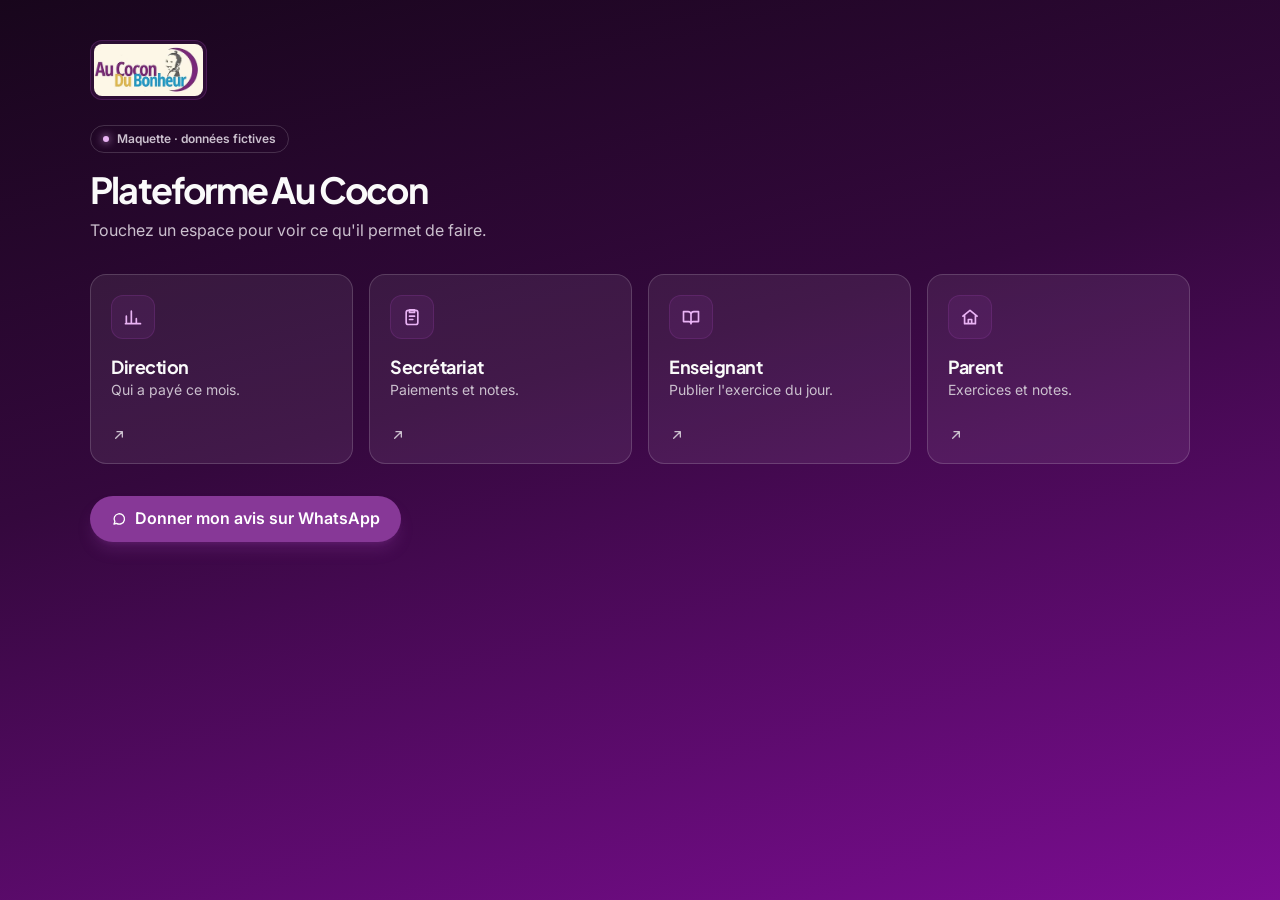
==== commit 35801cd6: "Reprend la coque du tableau de bord SamaPass pour la maquette Barre latérale, barre du haut et en-tê" ====
--- a/demo-plateforme/index.html
+++ b/demo-plateforme/index.html
@@ -9,12 +9,12 @@
   <link rel="icon" href="/favicon.png" sizes="32x32">
   <link rel="preconnect" href="https://fonts.googleapis.com">
   <link rel="preconnect" href="https://fonts.gstatic.com" crossorigin>
-  <link href="https://fonts.googleapis.com/css2?family=Bricolage+Grotesque:opsz,wght@12..96,600&family=Inter:wght@400;500&display=swap" rel="stylesheet">
+  <link href="https://fonts.googleapis.com/css2?family=Plus+Jakarta+Sans:wght@700;800&family=Inter:wght@400;500;600;700;900&display=swap" rel="stylesheet">
   <link rel="stylesheet" href="/demo-plateforme/demo.css">
 </head>
 <body>
 <main class="accueil">
-  <img class="accueil__logo" src="/images/logo-cocon-262.webp" width="262" height="125" alt="Au Cocon Du Bonheur">
+  <span class="tuile-logo"><img src="/images/logo-cocon-262.webp" width="262" height="125" alt="Au Cocon Du Bonheur"></span><br>
   <span class="pastille">Maquette · données fictives</span>
   <h1>Plateforme Au Cocon</h1>
   <p class="accueil__phrase">Touchez un espace pour voir ce qu'il permet de faire.</p>
--- a/demo-plateforme/demo.css
+++ b/demo-plateforme/demo.css
@@ -1,267 +1,315 @@
 /* ============================================================
-   MAQUETTE plateforme — style « dashboard premium ».
-   Système relevé sur un template de référence (valeurs calculées à
-   1440px : barre latérale 280px, liens 50px, boutons 48px rayon 80px),
-   transposé au violet Au Cocon. Aucune image, aucun texte, aucun code repris.
-
-   - UN accent (violet du site), SA teinte à ~95 % de luminosité pour
-     les surfaces actives, un texte presque noir teinté de violet, fond blanc.
-   - Vert / rouge doux : statuts payé / pas payé, rien d'autre.
-     Jaune #FFD400 : absent (réservé au téléphone sur le site).
-   - Bordure 1px très légère au lieu d'ombre ; seule ombre : le tiroir mobile.
-   - TROIS tailles de texte : --t1 (titre de page, grands chiffres),
-     --t2 (titres de carte), --t3 (tout le reste, champs compris : 16px,
-     plancher iOS contre le zoom au focus).
-   - La maquette ne charge plus /styles.css : ce style (fond blanc, Inter,
-     graisse 600) contredirait celui du site. Couleurs recopiées ici.
+   MAQUETTE plateforme — coque « SamaPass », accent violet Au Cocon.
+
+   Valeurs relevées dans le code de SamaPass (samapass-vitrine :
+   tailwind.config.js, index.css, dashboard/layout.jsx, DashboardSidebar.jsx),
+   converties de Tailwind en px. L'orange #F97316 devient #873897, et
+   chaque variante est recalculée comme SamaPass calcule les siennes :
+   - transparences de l'accent : /15 (fond actif), /30 (contour, halo) ;
+   - foncé / clair : même écart de luminosité et saturation que
+     #C2570C / #FB923C par rapport à #F97316 → #5B2965 / #A142B5 ;
+   - dégradé du fond : saturation et luminosité de chaque arrêt gardées,
+     teinte orange remplacée par celle du violet.
+
+   Écarts voulus (contraste ≥ 4,5:1 et cibles ≥ 44px) :
+   - texte d'accent #E9B3F4 (le violet #873897 fait 2,5:1 sur fond sombre) ;
+   - gris secondaire #CBC0CE au lieu de #A1A1AA (3,1:1 en bas à droite) ;
+   - texte BLANC sur le violet (le noir y fait 3,0:1 ; SamaPass met du noir
+     sur l'orange) ;
+   - rouge statut #FECACA (red-200) : red-400 fait 2,7:1 et red-300 4,3:1 en bas à droite ;
+   - boutons ronds de la barre du haut à 44px (36 dans SamaPass) ;
+   - champs à 16px (14 dans SamaPass) : sinon iOS zoome au focus ;
+   - cartes sans flou d'arrière-plan (bord blanchi quand l'écran les coupe).
    ============================================================ */
 
 :root {
-  --accent: #873897;        /* violet du site */
-  --accent-fonce: #5A2166;
-  --teinte: #F6ECF8;        /* même teinte, ~95 % de luminosité */
-  --teinte-bord: #E9D5EE;
-  --texte: #1F1024;         /* presque noir, teinté de violet */
-  --doux: #5B4F5F;          /* 7,7:1 sur blanc */
-  --bord: #ECE6EE;          /* filet 1px très léger */
-  --ok-fond: #E4F3E8;  --ok-texte: #1C5A2B;
-  --non-fond: #FCE8E4; --non-texte: #8A2418;
-
-  --titre: "Bricolage Grotesque", "Inter", system-ui, sans-serif;
+  --accent: #873897;
+  --accent-fonce: #5B2965;
+  --accent-clair: #A142B5;
+  --accent-texte: #E9B3F4;
+  --accent-15: rgb(135 56 151 / .15);
+  --accent-30: rgb(135 56 151 / .30);
+  --accent-40: rgb(135 56 151 / .40);
+
+  --app-bg: linear-gradient(165deg, #18061C 0%, #34083D 42%, #8E0EA8 115%);
+  --verre: rgb(5 5 5 / .7);             /* glass-dark */
+  --surface: rgb(255 255 255 / .07);    /* bg-surface */
+  --survol: rgb(255 255 255 / .05);     /* hover:bg-white/5 */
+  --divider: rgb(255 255 255 / .16);
+  --encre: #FAFAFA;
+  --doux: #CBC0CE;
+  --sur-accent: #FFFFFF;
+
+  --ok-fond: rgb(34 197 94 / .10);  --ok-bord: rgb(34 197 94 / .30);  --ok-texte: #4ADE80;
+  --non-fond: rgb(239 68 68 / .10); --non-bord: rgb(239 68 68 / .30); --non-texte: #FECACA;
+
+  --titre: "Plus Jakarta Sans", system-ui, sans-serif;
   --corps: "Inter", system-ui, sans-serif;
-  --t1: clamp(2.25rem, 1.4rem + 3.2vw, 3.5rem);
-  --t2: 1.25rem;
-  --t3: 1rem;
-
-  --r-pilule: 80px;
-  --r-carte: 24px;
-  --r-surface: 32px;
-  --lat: 280px;
-  --t-ui: 170ms;
+
+  --lat: 256px;          /* w-64 */
+  --haut: 64px;          /* h-16 */
+  --r-xl: 12px;          /* rounded-xl */
+  --r-lg: 8px;           /* rounded-lg */
+  --r-2xl: 16px;         /* rounded-2xl */
+  --halo: 0 10px 15px -3px rgb(135 56 151 / .3), 0 4px 6px -4px rgb(135 56 151 / .3);  /* shadow-lg shadow-primary/30 */
+  --t-ui: 150ms;
   --ease: cubic-bezier(.4, 0, .2, 1);
+}
+
+/* Thème clair : SamaPass n'en a pas (son « clair chaleureux » est le
+   dégradé sombre ci-dessus). Fond clair propre, mêmes formes. */
+:root[data-theme="clair"] {
+  --accent-texte: #873897;
+  --app-bg: #F7F4F8;
+  --verre: rgb(255 255 255 / .82);
+  --surface: #FFFFFF;
+  --survol: rgb(135 56 151 / .06);
+  --divider: rgb(31 16 36 / .12);
+  --encre: #1F1024;
+  --doux: #5B4F5F;
+  --ok-fond: #E4F3E8;  --ok-bord: rgb(28 90 43 / .25);  --ok-texte: #1C5A2B;
+  --non-fond: #FCE8E4; --non-bord: rgb(138 36 24 / .25); --non-texte: #8A2418;
 }
 
 *, *::before, *::after { box-sizing: border-box; }
 [hidden] { display: none !important; }
-html { -webkit-text-size-adjust: 100%; }
+html {
+  background: var(--app-bg) no-repeat fixed;
+  min-height: 100%;
+  -webkit-text-size-adjust: 100%;
+}
 body {
   margin: 0;
-  background: #fff;
-  color: var(--texte);
+  color: var(--encre);
   font-family: var(--corps);
-  font-size: var(--t3);
+  font-size: 1rem;
   line-height: 1.5;
   overflow-x: clip;
   -webkit-font-smoothing: antialiased;
 }
 h1, h2, h3, p, dl, dd { margin: 0; }
-h1, h2, h3 { font-family: var(--titre); font-weight: 600; letter-spacing: -0.02em; color: var(--texte); }
-h1 { font-size: var(--t1); line-height: 1.08; }
-h2, h3 { font-size: var(--t2); line-height: 1.3; }
-b, strong, th { font-weight: 500; }
+h1, h2, h3 { font-family: var(--titre); font-weight: 700; color: var(--encre); }
+h1 { font-size: 1.875rem; line-height: 1.15; letter-spacing: -0.05em; margin-bottom: 4px; }   /* text-3xl tracking-tighter */
+@media (min-width: 640px) { h1 { font-size: 2.25rem; } }                                      /* sm:text-4xl */
+h2, h3 { font-size: 1.125rem; line-height: 1.35; letter-spacing: -0.025em; }
+b, strong, th { font-weight: 600; }
 img, svg { display: block; max-width: 100%; }
 a { color: inherit; }
 :where(a, button, input, select, textarea, summary, [tabindex]):focus-visible {
-  outline: 3px solid var(--accent-fonce);
-  outline-offset: 3px;
-}
-.ico { width: 22px; height: 22px; flex: none; }
+  outline: 2px solid var(--accent-texte);
+  outline-offset: 2px;
+}
+.ico { width: 16px; height: 16px; flex: none; }
 .doux { color: var(--doux); }
+::selection { background: var(--accent); color: #fff; }
 
 /* ============================================================
-   Coquille
+   Coque
    ============================================================ */
-.tete { display: none; }
+
+/* Tuile du logo (comme le carré QR de SamaPass : accent /15, contour /30, 12px) */
+.tuile-logo { display: inline-grid; place-items: center; padding: 3px; border-radius: var(--r-xl); background: var(--accent-15); border: 1px solid var(--accent-30); }
+.tuile-logo img { height: 40px; width: auto; border-radius: var(--r-lg); }
+
 .lateral {
-  position: fixed; inset: 0 auto 0 0; z-index: 50;
+  position: fixed; inset: 0 auto 0 0; z-index: 40;
   width: var(--lat);
   display: flex; flex-direction: column;
-  padding: 36px 24px 24px 28px;
-  background: #fff;
-  border-right: 1px solid var(--bord);
-  overflow-y: auto;
-}
-.lateral__haut { display: flex; align-items: center; justify-content: space-between; }
-.lateral__logo img { width: 128px; height: auto; }
-.lateral__espace { margin: 18px 0 20px; font-family: var(--titre); font-weight: 600; letter-spacing: -0.02em; font-size: var(--t2); }
-.nav { display: grid; gap: 10px; }
+  background: var(--verre);
+  -webkit-backdrop-filter: blur(20px); backdrop-filter: blur(20px);
+  border-right: 1px solid var(--divider);
+}
+.lateral__haut { display: flex; align-items: center; justify-content: space-between; height: var(--haut); flex: none; padding: 0 20px; border-bottom: 1px solid var(--divider); }
+/* Spécificité (0,2,0) : sinon .rond, écrit plus bas, la fait réapparaître sur ordinateur. */
+.lateral .lateral__fermer { display: none; }
+.nav { flex: 1; overflow-y: auto; padding: 16px 12px; display: grid; align-content: start; gap: 4px; }
 .nav-lien {
   display: flex; align-items: center; gap: 12px;
-  min-height: 50px;
-  padding: 12px 18px;
-  border: 1px solid var(--bord);
-  border-radius: var(--r-pilule);
+  padding: 10px 12px;
+  border: 1px solid transparent;
+  border-radius: var(--r-xl);
   color: var(--doux);
+  font-size: .875rem; font-weight: 500;
   text-decoration: none;
-  transition: background-color var(--t-ui) var(--ease), color var(--t-ui) var(--ease), border-color var(--t-ui) var(--ease);
-}
-.nav-lien:hover { background: var(--teinte); color: var(--accent-fonce); border-color: var(--teinte-bord); }
-.nav-lien[aria-current="page"] { background: var(--teinte); border-color: var(--teinte); color: var(--accent); font-weight: 500; }
-.lateral__bas { margin-top: auto; padding-top: 28px; display: grid; gap: 12px; }
-.qui { display: flex; align-items: center; gap: 12px; padding: 12px; border: 1px solid var(--bord); border-radius: var(--r-carte); }
-.qui__rond { display: grid; place-items: center; width: 44px; height: 44px; flex: none; border-radius: 50%; background: var(--teinte); color: var(--accent); font-weight: 500; }
-.qui__txt { min-width: 0; line-height: 1.35; }
-.qui__txt b { display: block; }
-.qui__txt span { color: var(--doux); }
-
+  transition: color var(--t-ui) var(--ease), background-color var(--t-ui) var(--ease);
+}
+.nav-lien:hover { color: var(--encre); background: var(--survol); }
+.nav-lien__ico { display: grid; place-items: center; width: 32px; height: 32px; flex: none; border-radius: var(--r-lg); }
+.nav-lien[aria-current="page"] { background: var(--accent-15); border-color: var(--accent-30); color: var(--accent-texte); }
+.nav-lien[aria-current="page"] .nav-lien__ico { background: var(--accent-15); }
+.nav-lien[aria-current="page"]::after { content: ""; margin-left: auto; width: 6px; height: 6px; border-radius: 50%; background: var(--accent-texte); box-shadow: 0 0 8px currentColor; }
+.lateral__bas { flex: none; padding: 12px; border-top: 1px solid var(--divider); }
+.qui { display: flex; align-items: center; gap: 12px; padding: 12px; border-radius: var(--r-xl); background: var(--survol); border: 1px solid var(--divider); }
+.qui__rond { display: grid; place-items: center; width: 36px; height: 36px; flex: none; border-radius: 50%; background: var(--accent); color: var(--sur-accent); font-size: .75rem; font-weight: 900; letter-spacing: .05em; }
+.qui__txt { min-width: 0; flex: 1; }
+.qui__nom { display: block; font-size: .875rem; font-weight: 700; line-height: 1; margin-bottom: 6px; white-space: nowrap; overflow: hidden; text-overflow: ellipsis; }
+.qui__role { display: block; font-size: .625rem; font-weight: 700; text-transform: uppercase; letter-spacing: .05em; line-height: 1; color: var(--accent-texte); white-space: nowrap; overflow: hidden; text-overflow: ellipsis; }
+.qui > .ico { width: 14px; height: 14px; color: var(--doux); }
+.changer {
+  margin-top: 8px; width: 100%;
+  display: flex; align-items: center; justify-content: center; gap: 8px;
+  min-height: 44px; padding: 10px 12px;
+  border: 1px solid transparent; border-radius: var(--r-xl);
+  color: var(--doux); font-size: .875rem; font-weight: 500; text-decoration: none;
+  transition: color var(--t-ui) var(--ease), background-color var(--t-ui) var(--ease);
+}
+.changer:hover { color: var(--encre); background: var(--survol); border-color: var(--divider); }
+
+/* Barre du haut */
+.page { padding-left: var(--lat); min-height: 100vh; display: flex; flex-direction: column; }
+.haut {
+  position: sticky; top: 0; z-index: 30;
+  display: flex; align-items: center; justify-content: space-between; gap: 16px;
+  height: var(--haut); flex: none;
+  padding: 0 24px;
+  background: var(--verre);
+  -webkit-backdrop-filter: blur(20px); backdrop-filter: blur(20px);
+  border-bottom: 1px solid var(--divider);
+}
+.haut__gauche { display: flex; align-items: center; gap: 12px; min-width: 0; }
+.ariane { display: flex; align-items: center; gap: 8px; min-width: 0; font-size: .875rem; }
+.ariane a { display: inline-flex; align-items: center; min-height: 44px; color: var(--doux); font-weight: 500; text-decoration: none; white-space: nowrap; transition: color var(--t-ui) var(--ease); }   /* zone tactile 44px */
+.ariane a:hover { color: var(--accent-texte); }
+.ariane__sep { color: var(--doux); }
+.ariane__page { font-weight: 600; white-space: nowrap; overflow: hidden; text-overflow: ellipsis; }
+.haut__droite { display: flex; align-items: center; gap: 8px; flex: none; }
+.pilule-site {
+  display: flex; align-items: center; gap: 8px;
+  min-height: 44px; padding: 8px 14px;
+  border: 1px solid var(--divider); border-radius: 9999px;
+  color: var(--doux); font-size: .75rem; font-weight: 600; text-decoration: none;
+  transition: color var(--t-ui) var(--ease), border-color var(--t-ui) var(--ease);
+}
+.pilule-site .ico { width: 14px; height: 14px; color: var(--accent-texte); }
+.pilule-site:hover { color: var(--encre); border-color: var(--accent-40); }
 .rond {
+  position: relative;
   display: grid; place-items: center; flex: none;
-  width: 48px; height: 48px;
-  border: 1px solid var(--bord); border-radius: 50%;
-  background: #fff; color: var(--texte);
+  width: 44px; height: 44px;
+  border: 1px solid var(--divider); border-radius: 50%;
+  background: transparent; color: var(--doux);
   cursor: pointer;
-  transition: background-color var(--t-ui) var(--ease);
-}
-.rond:hover { background: var(--teinte); }
-/* Après .rond : sinon son display:grid la fait réapparaître sur ordinateur. */
-.lateral__fermer { display: none; }
-
-/* Le logo du site a un fond crème uni (#FDF7E5) : on en fait une tuile
-   arrondie de la même couleur plutôt qu'un rectangle posé sur le blanc. */
-.lateral__logo img, .tete__logo img, .accueil__logo { background: #FDF7E5; padding: 6px 10px; border-radius: 14px; box-sizing: content-box; }
-
-.contenu {
-  margin-left: var(--lat);
-  padding: 48px clamp(24px, 5vw, 72px) 64px;
-}
-.contenu > * { max-width: 1008px; }
-
-/* Téléphone et tablette : en-tête + tiroir */
+  transition: color var(--t-ui) var(--ease), border-color var(--t-ui) var(--ease);
+}
+.rond:hover { color: var(--encre); border-color: var(--accent-40); }
+.rond__point { position: absolute; top: 11px; right: 11px; width: 6px; height: 6px; border-radius: 50%; background: var(--accent-texte); }
+.menu { display: none; border-radius: var(--r-xl); border-color: transparent; }
+.contenu { flex: 1; padding: 32px; }
+.contenu > * { max-width: 1100px; }
+
 @media (max-width: 1023px) {
-  .tete {
-    position: sticky; top: 0; z-index: 30;
-    display: flex; align-items: center; gap: 12px;
-    padding: 10px 16px;
-    background: rgb(255 255 255 / .92);
-    -webkit-backdrop-filter: blur(12px); backdrop-filter: blur(12px);
-    border-bottom: 1px solid var(--bord);
-  }
-  .tete__logo img { width: 84px; height: auto; }
-  .tete__espace { flex: 1; min-width: 0; font-family: var(--titre); font-weight: 600; letter-spacing: -0.02em; overflow: hidden; text-overflow: ellipsis; white-space: nowrap; }
+  .page { padding-left: 0; }
+  .menu { display: grid; }
   .lateral {
-    width: min(86vw, 320px);
-    border-right: 0;
-    border-radius: 0 var(--r-carte) var(--r-carte) 0;
-    box-shadow: 0 12px 48px rgb(31 16 36 / .14);
+    box-shadow: 0 25px 50px -12px rgb(0 0 0 / .5);   /* shadow-2xl : seule ombre, celle du tiroir */
     transform: translateX(-105%);
     visibility: hidden;
     transition: transform 200ms var(--ease), visibility 0s linear 200ms;
   }
   .tiroir-ouvert .lateral { transform: none; visibility: visible; transition: transform 200ms var(--ease); }
-  .lateral__fermer { display: grid; }
-  .voile { position: fixed; inset: 0; z-index: 40; background: rgb(31 16 36 / .32); }
-  .contenu { margin-left: 0; padding: 24px 16px 48px; }
+  .lateral .lateral__fermer { display: grid; }
+  .voile { position: fixed; inset: 0; z-index: 35; background: rgb(0 0 0 / .6); -webkit-backdrop-filter: blur(4px); backdrop-filter: blur(4px); }
+}
+@media (max-width: 639px) {
+  .haut { padding: 0 16px; gap: 8px; }
+  /* (0,2,0) : .ariane a (0,1,1) remettrait la racine sans son « / ». */
+  .ariane .ariane__racine, .ariane__sep, .pilule-site { display: none; }
+  .contenu { padding: 24px 16px; }
 }
 
 /* ============================================================
-   Éléments de contenu
+   Contenu
    ============================================================ */
 .pastille {
-  display: inline-flex; align-items: center; gap: 10px;
-  padding: 4px 14px;
-  border: 1px solid var(--teinte-bord);
-  border-radius: var(--r-pilule);
-  color: var(--doux);
+  display: inline-flex; align-items: center; gap: 8px;
+  padding: 4px 12px;
+  border: 1px solid var(--divider); border-radius: 9999px;
+  color: var(--doux); font-size: .75rem; font-weight: 600;
   white-space: nowrap;
 }
-.pastille::before { content: ""; width: 8px; height: 8px; border-radius: 50%; background: var(--accent); box-shadow: 0 0 0 4px var(--teinte); }
-.entete { margin: 18px 0 28px; }
-.entete p { color: var(--doux); margin-top: 8px; }
+.pastille::before { content: ""; width: 6px; height: 6px; border-radius: 50%; background: var(--accent-texte); box-shadow: 0 0 8px var(--accent-texte); }
+.entete { display: flex; flex-direction: column; gap: 16px; margin: 16px 0 32px; }
+@media (min-width: 640px) { .entete { flex-direction: row; align-items: center; justify-content: space-between; } }
+.entete p { color: var(--doux); }
 
 .carte {
-  background: #fff;
-  border: 1px solid var(--bord);
-  border-radius: var(--r-carte);
-  padding: 24px;
+  background: var(--surface);
+  /* Pas de flou d'arrière-plan (SamaPass : blur 12px) : derrière la carte il n'y a
+     qu'un dégradé lisse, et le flou blanchit le bas des cartes coupées par l'écran. */
+  border: 1px solid var(--divider);
+  border-radius: var(--r-2xl);
+  padding: 20px;
   min-width: 0;
 }
 .carte__titre { display: flex; align-items: center; justify-content: space-between; flex-wrap: wrap; gap: 8px 12px; margin-bottom: 16px; }
 .pile > * + * { margin-top: 16px; }
-.section-titre { display: flex; align-items: center; justify-content: space-between; gap: 12px; margin: 36px 0 16px; }
-
-/* Boutons en pilule */
+.section-titre { display: flex; align-items: center; justify-content: space-between; gap: 12px; margin: 32px 0 16px; }
+
+/* Bouton principal : pilule + halo (px-5 py-3 rounded-full font-semibold shadow-lg shadow-primary/30) */
 .btn {
-  display: inline-flex; align-items: center; justify-content: center; gap: 10px;
-  min-height: 48px;
-  padding: 12px 24px;
-  border: 1px solid var(--accent);
-  border-radius: var(--r-pilule);
-  background: var(--accent); color: #fff;
-  font: inherit; font-weight: 500; line-height: 1.2;
+  display: inline-flex; align-items: center; justify-content: center; gap: 8px;
+  min-height: 44px;
+  padding: 12px 20px;
+  border: 1px solid transparent;
+  border-radius: 9999px;
+  background: var(--accent); color: var(--sur-accent);
+  font: inherit; font-weight: 600; line-height: 1.2;
   text-decoration: none; white-space: nowrap;
+  box-shadow: var(--halo);
   cursor: pointer;
-  transition: background-color var(--t-ui) var(--ease), transform var(--t-ui) var(--ease);
-}
-.btn:hover { background: var(--accent-fonce); border-color: var(--accent-fonce); }
-.btn:active { transform: scale(.97); }
-.btn--contour { background: #fff; color: var(--texte); border-color: var(--texte); }
-.btn--contour:hover { background: var(--teinte); border-color: var(--texte); }
-.btn--teinte { background: var(--teinte); color: var(--accent-fonce); border-color: var(--teinte); }
-.btn--teinte:hover { background: var(--teinte-bord); border-color: var(--teinte-bord); }
+  transition: background-color var(--t-ui) var(--ease), transform 400ms cubic-bezier(.25, .46, .45, .94);
+}
+.btn:hover { background: var(--accent-fonce); transform: scale(1.03) translateY(-1px); }   /* magnetic-btn */
+.btn:active { transform: scale(.98); }
+.btn--contour { background: transparent; color: var(--encre); border-color: var(--divider); box-shadow: none; font-size: .875rem; }
+.btn--contour:hover { background: var(--survol); border-color: var(--accent-40); }
+.btn--teinte { background: var(--accent-15); color: var(--accent-texte); border-color: var(--accent-30); box-shadow: none; }
+.btn--teinte:hover { background: var(--accent-30); }
 .btn--plein { width: 100%; }
-.lien { display: inline-flex; align-items: center; gap: 6px; min-height: 44px; padding: 0; border: 0; background: none; font: inherit; color: var(--accent-fonce); text-decoration: underline; text-underline-offset: 3px; cursor: pointer; }
-.lien:hover { color: var(--accent); }
-
-/* Grande action : LA tâche de l'écran (surface 32px) */
-.action {
-  display: flex; align-items: center; gap: 18px;
-  width: 100%; min-height: 96px;
-  padding: 22px 24px;
-  border: 1px solid var(--teinte-bord);
-  border-radius: var(--r-surface);
-  background: var(--teinte);
-  color: var(--texte);
-  font: inherit; text-align: left; text-decoration: none;
-  cursor: pointer;
-  transition: background-color var(--t-ui) var(--ease), transform var(--t-ui) var(--ease);
-}
-.action:hover { background: var(--teinte-bord); }
-.action:active { transform: scale(.985); }
-.action__ico { display: grid; place-items: center; width: 52px; height: 52px; flex: none; border-radius: 50%; background: var(--accent); color: #fff; }
-.action__txt { flex: 1; min-width: 0; font-family: var(--titre); font-weight: 600; letter-spacing: -0.02em; font-size: var(--t2); line-height: 1.25; }
-.action__fleche { display: grid; place-items: center; width: 44px; height: 44px; flex: none; border-radius: 50%; border: 1px solid var(--texte); }
-.action__fleche .ico { width: 20px; height: 20px; }
-.action--plein { background: var(--accent); border-color: var(--accent); color: #fff; }
-.action--plein:hover { background: var(--accent-fonce); }
-.action--plein .action__txt { color: #fff; }
-.action--plein .action__ico { background: #fff; color: var(--accent); }
-.action--plein .action__fleche { border-color: rgb(255 255 255 / .6); }
+.btn .ico { width: 16px; height: 16px; }
+.lien { display: inline-flex; align-items: center; gap: 6px; min-height: 44px; padding: 0; border: 0; background: none; font: inherit; font-size: .875rem; color: var(--doux); text-decoration: underline; text-underline-offset: 3px; cursor: pointer; }
+.lien:hover { color: var(--accent-texte); }
 
 /* ---------- Accueil ---------- */
 .accueil { width: min(100% - 32px, 1100px); margin-inline: auto; padding: 40px 0 56px; }
-.accueil__logo { width: 132px; height: auto; margin-bottom: 28px; }
-.accueil h1 { margin-top: 18px; }
-.accueil__phrase { color: var(--doux); margin-top: 12px; }
+.accueil .tuile-logo { margin-bottom: 24px; }
+.accueil .tuile-logo img { height: 52px; }
+.accueil h1 { margin-top: 16px; }
+.accueil__phrase { color: var(--doux); margin-top: 8px; }
 .espaces { display: grid; grid-template-columns: minmax(0, 1fr); gap: 12px; margin-top: 32px; }
 @media (min-width: 640px) { .espaces { grid-template-columns: repeat(2, minmax(0, 1fr)); } }
 @media (min-width: 1000px) { .espaces { grid-template-columns: repeat(4, minmax(0, 1fr)); gap: 16px; } }
 .espace {
   display: flex; align-items: center; gap: 16px;
-  min-height: 84px; padding: 16px 20px;
-  border: 1px solid var(--bord); border-radius: var(--r-carte);
-  color: var(--texte); text-decoration: none;
-  transition: background-color var(--t-ui) var(--ease), border-color var(--t-ui) var(--ease);
-}
-.espace:hover { background: var(--teinte); border-color: var(--teinte-bord); }
-.espace__rond { display: grid; place-items: center; width: 52px; height: 52px; flex: none; border-radius: 50%; background: var(--teinte); color: var(--accent); }
+  min-height: 80px; padding: 16px 20px;
+  background: var(--surface);
+  border: 1px solid var(--divider); border-radius: var(--r-2xl);
+  color: var(--encre); text-decoration: none;
+  transition: border-color var(--t-ui) var(--ease), transform 300ms cubic-bezier(.25, .46, .45, .94);
+}
+.espace:hover { border-color: var(--accent-40); transform: translateY(-2px); }   /* lift-on-hover */
+.espace__rond { display: grid; place-items: center; width: 44px; height: 44px; flex: none; border-radius: var(--r-xl); background: var(--accent-15); border: 1px solid var(--accent-30); color: var(--accent-texte); }
+.espace__rond .ico { width: 20px; height: 20px; }
 .espace__txt { flex: 1; min-width: 0; }
-.espace__nom { display: block; font-family: var(--titre); font-weight: 600; letter-spacing: -0.02em; font-size: var(--t2); line-height: 1.25; }
-.espace__quoi { display: block; color: var(--doux); }
+.espace__nom { display: block; font-family: var(--titre); font-weight: 700; font-size: 1.125rem; letter-spacing: -0.025em; line-height: 1.3; }
+.espace__quoi { display: block; color: var(--doux); font-size: .875rem; }
 .espace > .ico { color: var(--doux); }
 @media (min-width: 1000px) {
-  .espace { flex-direction: column; align-items: flex-start; min-height: 208px; padding: 24px; }
+  .espace { flex-direction: column; align-items: flex-start; min-height: 190px; padding: 20px; }
   .espace > .ico { margin-top: auto; }
 }
 .avis { margin-top: 32px; }
 @media (max-width: 559px) {
-  .accueil { padding-top: 20px; }
-  .accueil__logo { width: 96px; margin-bottom: 18px; }
+  .accueil { padding-top: 24px; }
+  .accueil .tuile-logo { margin-bottom: 16px; }
+  .accueil .tuile-logo img { height: 40px; }
   .espaces { margin-top: 24px; }
-  .espace { min-height: 76px; padding-block: 12px; }
+  .espace { min-height: 72px; padding-block: 12px; }
   .espace > .ico { display: none; }
-}
-
-/* ---------- Direction : grands chiffres ---------- */
+  .avis .btn { white-space: normal; max-width: 100%; text-align: center; }
+}
+
+/* ---------- Direction : chiffres ---------- */
 .chiffres {
   display: grid; gap: 12px;
   grid-template-columns: repeat(2, minmax(0, 1fr));
@@ -271,136 +319,159 @@
 .chiffre--familles { grid-area: familles; }
 .chiffre--argent { grid-area: argent; }
 .chiffre--eleves { grid-area: eleves; }
-.chiffre { padding: 20px 22px; }
-.chiffre__val { font-family: var(--titre); font-weight: 600; letter-spacing: -0.02em; font-size: var(--t1); line-height: 1.05; white-space: nowrap; }
-.chiffre__lib { color: var(--doux); margin-top: 6px; }
-.chiffre--familles .chiffre__val { color: var(--accent); }
-
-/* ---------- Listes ---------- */
+.chiffre__val { font-family: var(--titre); font-weight: 700; letter-spacing: -0.05em; font-size: clamp(1.875rem, 1.2rem + 2.6vw, 2.25rem); line-height: 1.1; white-space: nowrap; }
+.chiffre__lib { color: var(--doux); font-size: .875rem; margin-top: 4px; }
+.chiffre--familles .chiffre__val { color: var(--accent-texte); }
+
+/* ---------- Listes (bg-surface divide-y) ---------- */
 .liste { list-style: none; margin: 0; padding: 0; }
-.liste > li { display: flex; align-items: center; gap: 12px 16px; padding-block: 14px; border-top: 1px solid var(--bord); }
+.liste > li { display: flex; align-items: center; gap: 12px 16px; padding-block: 14px; border-top: 1px solid var(--divider); }
 .liste > li:first-child { border-top: 0; padding-top: 0; }
 .liste > li:last-child { padding-bottom: 0; }
 .liste__txt { flex: 1 1 0; min-width: 0; }
-.liste__txt b { display: block; }
-.liste__txt span { color: var(--doux); }
-
-.statut { display: inline-flex; align-items: center; padding: 4px 12px; border-radius: var(--r-pilule); white-space: nowrap; }
-.statut--ok  { background: var(--ok-fond); color: var(--ok-texte); }
-.statut--non { background: var(--non-fond); color: var(--non-texte); }
-.etiquette { display: inline-block; padding: 2px 12px; margin-right: 8px; border-radius: var(--r-pilule); background: var(--teinte); color: var(--accent-fonce); }
+.liste__txt b { display: block; font-size: .875rem; }
+.liste__txt span { color: var(--doux); font-size: .875rem; }
+
+.statut { display: inline-flex; align-items: center; padding: 4px 12px; border-radius: 9999px; border: 1px solid; font-size: .875rem; font-weight: 500; white-space: nowrap; }
+.statut--ok  { background: var(--ok-fond); border-color: var(--ok-bord); color: var(--ok-texte); }
+.statut--non { background: var(--non-fond); border-color: var(--non-bord); color: var(--non-texte); }
+.etiquette { display: inline-block; padding: 2px 10px; margin-right: 8px; border-radius: 9999px; background: var(--accent-15); border: 1px solid var(--accent-30); color: var(--accent-texte); font-size: .75rem; font-weight: 600; }
 
 /* ---------- Secrétariat : les deux tâches ---------- */
 .choix { display: grid; grid-template-columns: minmax(0, 1fr); gap: 12px; }
 @media (min-width: 640px) { .choix { grid-template-columns: repeat(2, minmax(0, 1fr)); gap: 16px; } }
-.choix .action { min-height: 112px; }
-.choix.is-compact { grid-template-columns: repeat(2, minmax(0, 1fr)); gap: 10px; }
-.choix.is-compact .action { min-height: 56px; padding: 8px 16px; gap: 10px; border-radius: var(--r-pilule); background: #fff; border-color: var(--bord); }
-.choix.is-compact .action__ico { width: auto; height: auto; background: none; color: var(--accent); }
-.choix.is-compact .action__txt { font-family: var(--corps); font-weight: 500; letter-spacing: 0; font-size: var(--t3); }
+.action {
+  display: flex; align-items: center; gap: 16px;
+  min-height: 96px; padding: 20px;
+  background: var(--surface);
+  border: 1px solid var(--divider); border-radius: var(--r-2xl);
+  color: var(--encre); text-decoration: none;
+  transition: border-color var(--t-ui) var(--ease), transform 300ms cubic-bezier(.25, .46, .45, .94);
+}
+.action:hover { border-color: var(--accent-40); transform: translateY(-2px); }
+.action__ico { display: grid; place-items: center; width: 44px; height: 44px; flex: none; border-radius: var(--r-xl); background: var(--accent-15); border: 1px solid var(--accent-30); color: var(--accent-texte); }
+.action__ico .ico { width: 20px; height: 20px; }
+.action__txt { flex: 1; min-width: 0; font-family: var(--titre); font-weight: 700; font-size: 1.125rem; letter-spacing: -0.025em; }
+.action__fleche { color: var(--doux); }
+.choix.is-compact { grid-template-columns: repeat(2, minmax(0, 1fr)); gap: 8px; }
+.choix.is-compact .action { min-height: 52px; padding: 6px 12px; gap: 10px; border-radius: var(--r-xl); transform: none; }
+.choix.is-compact .action__ico { width: 32px; height: 32px; border-radius: var(--r-lg); border: 0; background: transparent; color: var(--doux); }
+.choix.is-compact .action__ico .ico { width: 16px; height: 16px; }
+.choix.is-compact .action__txt { font-family: var(--corps); font-weight: 500; font-size: .875rem; letter-spacing: 0; color: var(--doux); }
 .choix.is-compact .action__fleche { display: none; }
-.choix.is-compact .action[aria-current="page"] { background: var(--teinte); border-color: var(--teinte); color: var(--accent); }
-.choix.is-compact .action[aria-current="page"] .action__txt { color: var(--accent); }
-
-/* ---------- Champs ---------- */
+.choix.is-compact .action[aria-current="page"] { background: var(--accent-15); border-color: var(--accent-30); }
+.choix.is-compact .action[aria-current="page"] .action__txt,
+.choix.is-compact .action[aria-current="page"] .action__ico { color: var(--accent-texte); }
+
+/* ---------- Champs (rounded-xl bg-surface border-divider px-4 py-3) ---------- */
 .champs { display: grid; grid-template-columns: minmax(0, 1fr); gap: 16px; }
 @media (min-width: 560px) {
   .champs--2 { grid-template-columns: repeat(2, minmax(0, 1fr)); }
   .champs--3 { grid-template-columns: repeat(3, minmax(0, 1fr)); }
 }
-.champ label, .champ .label { display: block; margin-bottom: 6px; font-weight: 500; }
+@media (max-width: 559px) {
+  .champs--3 { grid-template-columns: repeat(2, minmax(0, 1fr)); gap: 12px; }
+  .champs--3 > :last-child { grid-column: 1 / -1; }
+}
+.champ label, .champ .label { display: block; margin-bottom: 6px; font-size: .875rem; font-weight: 500; color: var(--doux); }
 .entree {
-  width: 100%; min-height: 50px;
+  width: 100%; min-height: 48px;
   padding: 12px 16px;
-  border: 1px solid #D9CEDC;
-  border-radius: 14px;
-  background: #fff; color: var(--texte);
+  border: 1px solid var(--divider);
+  border-radius: var(--r-xl);
+  background: var(--surface); color: var(--encre);
   font: inherit; font-size: 1rem;
   transition: border-color var(--t-ui) var(--ease);
 }
-.entree:hover { border-color: var(--accent); }
-.entree:disabled { background: var(--teinte); border-color: var(--teinte); color: var(--texte); opacity: 1; }
+.entree::placeholder { color: var(--doux); opacity: 1; }
+.entree:hover { border-color: var(--accent-40); }
+.entree:focus-visible { outline: 2px solid var(--accent-texte); outline-offset: 1px; border-color: var(--accent-texte); }
+.entree:disabled { background: var(--accent-15); border-color: var(--accent-30); color: var(--encre); opacity: 1; }
+select.entree option { background: #1A0A1E; color: #FAFAFA; }
+:root[data-theme="clair"] select.entree option { background: #fff; color: #1F1024; }
 textarea.entree { min-height: 150px; resize: vertical; }
 select.entree {
   appearance: none; padding-right: 44px;
-  background-image: url("data:image/svg+xml,%3Csvg xmlns='http://www.w3.org/2000/svg' viewBox='0 0 24 24' fill='none' stroke='%231F1024' stroke-width='1.5' stroke-linecap='round' stroke-linejoin='round'%3E%3Cpath d='m6 9 6 6 6-6'/%3E%3C/svg%3E");
-  background-repeat: no-repeat; background-position: right 16px center; background-size: 18px;
-}
+  background-image: url("data:image/svg+xml,%3Csvg xmlns='http://www.w3.org/2000/svg' viewBox='0 0 24 24' fill='none' stroke='%23CBC0CE' stroke-width='2' stroke-linecap='round' stroke-linejoin='round'%3E%3Cpath d='m6 9 6 6 6-6'/%3E%3C/svg%3E");
+  background-repeat: no-repeat; background-position: right 16px center; background-size: 16px;
+}
+:root[data-theme="clair"] select.entree { background-image: url("data:image/svg+xml,%3Csvg xmlns='http://www.w3.org/2000/svg' viewBox='0 0 24 24' fill='none' stroke='%235B4F5F' stroke-width='2' stroke-linecap='round' stroke-linejoin='round'%3E%3Cpath d='m6 9 6 6 6-6'/%3E%3C/svg%3E"); }
 .fichier { display: flex; align-items: center; flex-wrap: wrap; gap: 10px 14px; }
 .fichier input { position: absolute; width: 1px; height: 1px; opacity: 0; }
-.fichier input:focus-visible + label { outline: 3px solid var(--accent-fonce); outline-offset: 3px; }
-.fichier__nom { color: var(--doux); overflow-wrap: anywhere; }
-.options { border-top: 1px solid var(--bord); }
-.options summary { display: flex; align-items: center; gap: 8px; min-height: 48px; color: var(--accent-fonce); font-weight: 500; cursor: pointer; list-style: none; }
+.fichier input:focus-visible + label { outline: 2px solid var(--accent-texte); outline-offset: 2px; }
+.fichier__nom { color: var(--doux); font-size: .875rem; overflow-wrap: anywhere; }
+.options { border-top: 1px solid var(--divider); }
+.options summary { display: flex; align-items: center; gap: 8px; min-height: 48px; color: var(--accent-texte); font-size: .875rem; font-weight: 600; cursor: pointer; list-style: none; }
 .options summary::-webkit-details-marker { display: none; }
-.options summary::before { content: "+"; display: grid; place-items: center; width: 24px; height: 24px; border: 1px solid currentColor; border-radius: 50%; line-height: 1; }
+.options summary::before { content: "+"; display: grid; place-items: center; width: 22px; height: 22px; border: 1px solid currentColor; border-radius: 50%; line-height: 1; }
 .options[open] summary::before { content: "–"; }
 .options .champs { padding: 4px 0 8px; }
-.mention { color: var(--doux); margin-top: 14px; }
-
+.mention { color: var(--doux); font-size: .875rem; margin-top: 14px; }
 .note { width: 84px; flex: none; text-align: center; }
-.appr { width: 6.5em; flex: none; color: var(--doux); }
+.appr { width: 6.5em; flex: none; color: var(--doux); font-size: .875rem; }
 
 /* Interrupteur payé / pas payé */
-.inter { display: inline-flex; align-items: center; gap: 12px; min-height: 48px; cursor: pointer; }
+.inter { display: inline-flex; align-items: center; gap: 12px; min-height: 44px; cursor: pointer; }
 .inter input { position: absolute; opacity: 0; width: 1px; height: 1px; }
-.inter__piste { position: relative; width: 52px; height: 30px; flex: none; border-radius: var(--r-pilule); background: #9C8AA0; transition: background-color var(--t-ui) var(--ease); }
-.inter__piste::after { content: ""; position: absolute; top: 3px; left: 3px; width: 24px; height: 24px; border-radius: 50%; background: #fff; transition: transform var(--t-ui) var(--ease); }
-.inter input:checked + .inter__piste { background: var(--ok-texte); }
-.inter input:checked + .inter__piste::after { transform: translateX(22px); }
-.inter input:focus-visible + .inter__piste { outline: 3px solid var(--accent-fonce); outline-offset: 3px; }
-.inter__txt { width: 5.2em; color: var(--non-texte); }
+.inter__piste { position: relative; width: 48px; height: 28px; flex: none; border-radius: 9999px; background: rgb(255 255 255 / .22); border: 1px solid var(--divider); transition: background-color var(--t-ui) var(--ease); }
+:root[data-theme="clair"] .inter__piste { background: #9C8AA0; }
+.inter__piste::after { content: ""; position: absolute; top: 2px; left: 2px; width: 22px; height: 22px; border-radius: 50%; background: #fff; transition: transform var(--t-ui) var(--ease); }
+.inter input:checked + .inter__piste { background: #16A34A; border-color: #16A34A; }
+.inter input:checked + .inter__piste::after { transform: translateX(20px); }
+.inter input:focus-visible + .inter__piste { outline: 2px solid var(--accent-texte); outline-offset: 2px; }
+.inter__txt { width: 5.2em; font-size: .875rem; font-weight: 500; color: var(--non-texte); }
 .inter input:checked ~ .inter__txt { color: var(--ok-texte); }
 
 /* ---------- Exercice ---------- */
-.exo__meta { color: var(--doux); margin-bottom: 10px; }
+.exo__meta { color: var(--doux); font-size: .875rem; margin-bottom: 10px; }
 .exo__titre { margin-bottom: 8px; overflow-wrap: anywhere; }
-.exo__texte { white-space: pre-line; overflow-wrap: anywhere; color: var(--texte); }
+.exo__texte { white-space: pre-line; overflow-wrap: anywhere; }
 .exo__bas { display: flex; flex-wrap: wrap; gap: 10px; margin-top: 18px; }
 .pj {
-  display: inline-flex; align-items: center; gap: 8px; min-height: 48px; max-width: 100%;
-  padding: 10px 18px; border: 1px solid var(--bord); border-radius: var(--r-pilule);
-  background: #fff; color: var(--accent-fonce);
-  font: inherit; text-align: left; overflow-wrap: anywhere; cursor: pointer;
-  transition: background-color var(--t-ui) var(--ease);
-}
-.pj:hover { background: var(--teinte); }
-/* Arabe : de droite à gauche, taille --t2 (pas de 4e taille) pour les voyelles. */
+  display: inline-flex; align-items: center; gap: 8px; min-height: 44px; max-width: 100%;
+  padding: 8px 16px; border: 1px dashed var(--divider); border-radius: var(--r-xl);
+  background: transparent; color: var(--accent-texte);
+  font: inherit; font-size: .875rem; text-align: left; overflow-wrap: anywhere; cursor: pointer;
+  transition: border-color var(--t-ui) var(--ease);
+}
+.pj:hover { border-color: var(--accent-40); }
+/* Arabe : de droite à gauche, un cran plus grand pour les voyelles. */
 [dir="rtl"].exo__titre, [dir="rtl"].exo__texte {
   font-family: "Geeza Pro", "Noto Naskh Arabic", "Segoe UI", Arial, sans-serif;
-  font-size: var(--t2); line-height: 1.8; text-align: right; letter-spacing: 0;
+  font-size: 1.25rem; line-height: 1.8; text-align: right; letter-spacing: 0;
 }
 
 /* ---------- Parent ---------- */
-.enfants { display: inline-flex; gap: 4px; padding: 4px; border: 1px solid var(--bord); border-radius: var(--r-pilule); margin-bottom: 20px; max-width: 100%; }
+.enfants { display: inline-flex; gap: 4px; padding: 4px; border: 1px solid var(--divider); border-radius: 9999px; margin-bottom: 20px; max-width: 100%; }
 .enfant {
-  min-height: 44px; padding: 8px 18px; border: 0; border-radius: var(--r-pilule);
-  background: transparent; color: var(--doux); font: inherit; white-space: nowrap; cursor: pointer;
+  min-height: 44px; padding: 8px 18px; border: 0; border-radius: 9999px;
+  background: transparent; color: var(--doux); font: inherit; font-size: .875rem; font-weight: 600; white-space: nowrap; cursor: pointer;
   transition: background-color var(--t-ui) var(--ease), color var(--t-ui) var(--ease);
 }
-.enfant:hover { background: var(--teinte); color: var(--accent-fonce); }
-.enfant[aria-pressed="true"] { background: var(--accent); color: #fff; }
+.enfant:hover { color: var(--encre); background: var(--survol); }
+.enfant[aria-pressed="true"] { background: var(--accent); color: var(--sur-accent); }
 .grille-parent { display: grid; grid-template-columns: minmax(0, 1fr); gap: 16px; }
-@media (min-width: 1024px) {
+@media (min-width: 1100px) {
   .grille-parent { grid-template-columns: minmax(0, 1.25fr) minmax(0, 1fr); align-items: start; }
   .grille-parent > :first-child { grid-row: span 2; }
 }
-.tab-notes { width: 100%; border-collapse: collapse; }
-.tab-notes th, .tab-notes td { padding: 9px 0; text-align: right; border-top: 1px solid var(--bord); white-space: nowrap; }
+.tab-notes { width: 100%; border-collapse: collapse; font-size: .875rem; }
+.tab-notes th, .tab-notes td { padding: 9px 0; text-align: right; border-top: 1px solid var(--divider); white-space: nowrap; }
 .tab-notes th:first-child, .tab-notes td:first-child { text-align: left; white-space: normal; }
-.tab-notes thead th { border-top: 0; color: var(--doux); font-weight: 400; padding-top: 0; }
+.tab-notes thead th { border-top: 0; color: var(--doux); font-weight: 500; padding-top: 0; }
 .tab-notes td + td, .tab-notes th + th { padding-left: 12px; }
-.tab-notes .annee { color: var(--accent); font-weight: 500; }
-.tab-notes tfoot td { font-weight: 500; }
-.bloque { text-align: center; padding: 20px 8px; border-radius: var(--r-carte); background: var(--teinte); }
-.bloque b { display: block; font-family: var(--titre); font-weight: 600; letter-spacing: -0.02em; font-size: var(--t2); margin-bottom: 4px; }
-.discret { margin-top: 28px; }
+.tab-notes .annee { color: var(--accent-texte); font-weight: 600; }
+.tab-notes tfoot td { font-weight: 600; }
+.bloque { text-align: center; padding: 20px 12px; border-radius: var(--r-xl); background: var(--non-fond); border: 1px solid var(--non-bord); }
+.bloque b { display: block; font-family: var(--titre); font-weight: 700; font-size: 1.125rem; margin-bottom: 4px; color: var(--encre); }
+.discret { margin-top: 24px; }
 
 /* ---------- Message bref ---------- */
 .toast {
   position: fixed; left: 50%; bottom: 24px; z-index: 60;
-  max-width: calc(100vw - 32px); padding: 12px 20px; border-radius: var(--r-pilule);
-  background: var(--texte); color: #fff;
+  max-width: calc(100vw - 32px); padding: 12px 20px; border-radius: var(--r-xl);
+  background: #1A0A1E; color: #FAFAFA; border: 1px solid rgb(255 255 255 / .16);
+  font-size: .875rem;
   opacity: 0; transform: translate(-50%, 8px); pointer-events: none;
   transition: opacity var(--t-ui) var(--ease), transform var(--t-ui) var(--ease);
 }
@@ -409,21 +480,22 @@
 
 @media (prefers-reduced-motion: reduce) {
   *, *::before, *::after { transition: none !important; }
+  .btn:hover, .espace:hover, .action:hover { transform: none; }
 }
 
 /* ============================================================
-   Feuille à imprimer (A4) — enseignant. Seule chose imprimée.
+   Feuille à imprimer (A4) — enseignant. Toujours sur fond blanc.
    ============================================================ */
 .feuille { display: none; }
 @media print {
   @page { size: A4; margin: 16mm 15mm; }
-  html, body { background: #fff !important; font-size: 11pt; }
+  html, body { background: #fff !important; color: #000 !important; font-size: 11pt; }
   body > *:not(.feuille) { display: none !important; }
   .feuille { display: block !important; color: #000; font-family: var(--corps); }
   .feuille__tete { display: flex; justify-content: space-between; align-items: flex-start; gap: 10mm; border-bottom: 1.5pt solid #000; padding-bottom: 4mm; margin-bottom: 6mm; }
   .feuille__tete img { width: 38mm; height: auto; }
   .feuille__ecole { font-size: 10pt; text-align: right; line-height: 1.4; }
-  .feuille h1 { font-size: 17pt; color: #000; margin: 0 0 2mm; }
+  .feuille h1 { font-size: 17pt; color: #000; margin: 0 0 2mm; letter-spacing: -0.02em; }
   .feuille__nom { display: flex; gap: 8mm; font-size: 11pt; margin-bottom: 6mm; }
   .feuille__nom span { flex: 1; border-bottom: .8pt dotted #000; padding-bottom: 1mm; }
   .feuille__exo { break-inside: avoid; border: .8pt solid #000; border-radius: 3mm; padding: 4mm 5mm; margin-bottom: 5mm; }
@@ -434,12 +506,3 @@
   .feuille [dir="rtl"] { font-family: "Geeza Pro", "Noto Naskh Arabic", "Segoe UI", Arial, sans-serif; font-size: 14pt; line-height: 1.8; text-align: right; letter-spacing: 0; }
   .feuille__pied { margin-top: 6mm; font-size: 8.5pt; color: #444; text-align: center; }
 }
-
-/* Téléphone : le bouton d'avis passe à la ligne plutôt que de déborder (320px). */
-@media (max-width: 559px) {
-  .avis .btn { white-space: normal; max-width: 100%; text-align: center; }
-  /* Notes : Classe + Matière côte à côte, Période dessous — la liste
-     remonte dans le premier écran (mesuré : 759px → sous 667px). */
-  .champs--3 { grid-template-columns: repeat(2, minmax(0, 1fr)); gap: 12px; }
-  .champs--3 > :last-child { grid-column: 1 / -1; }
-}
